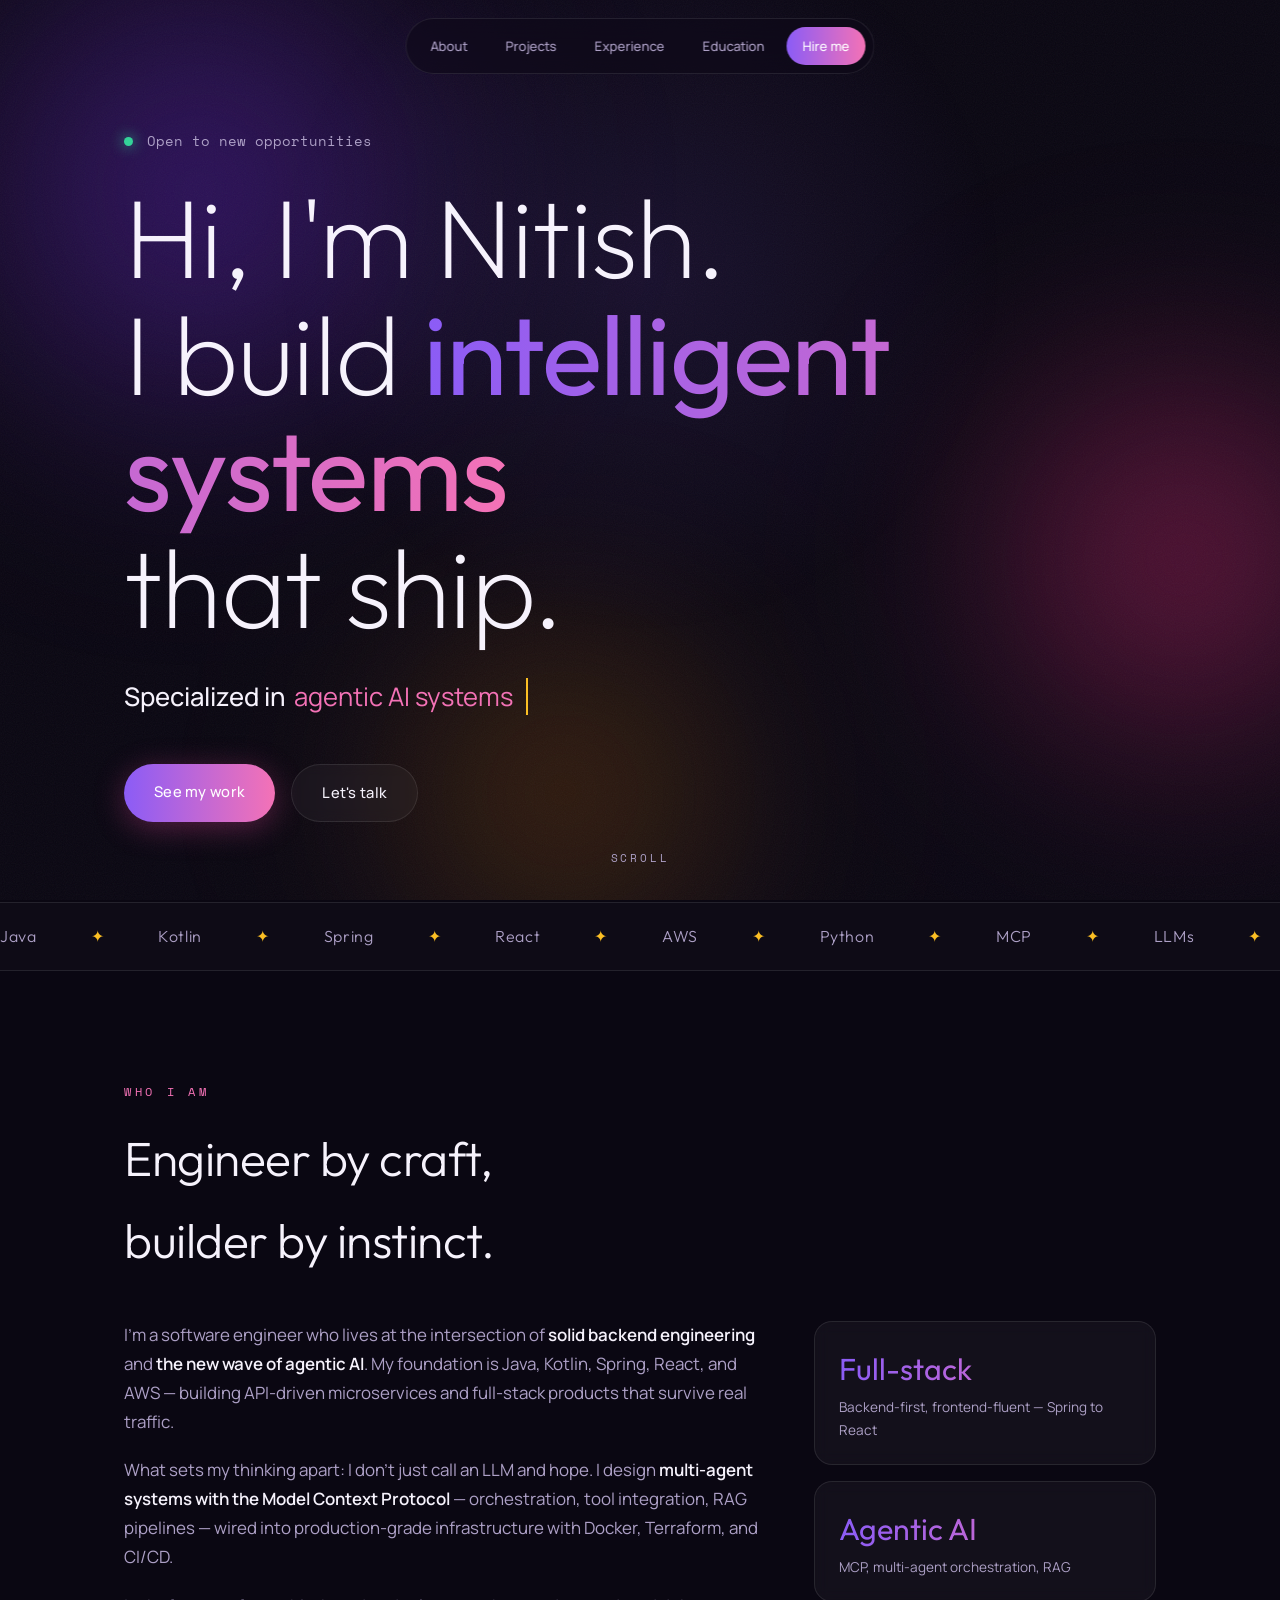
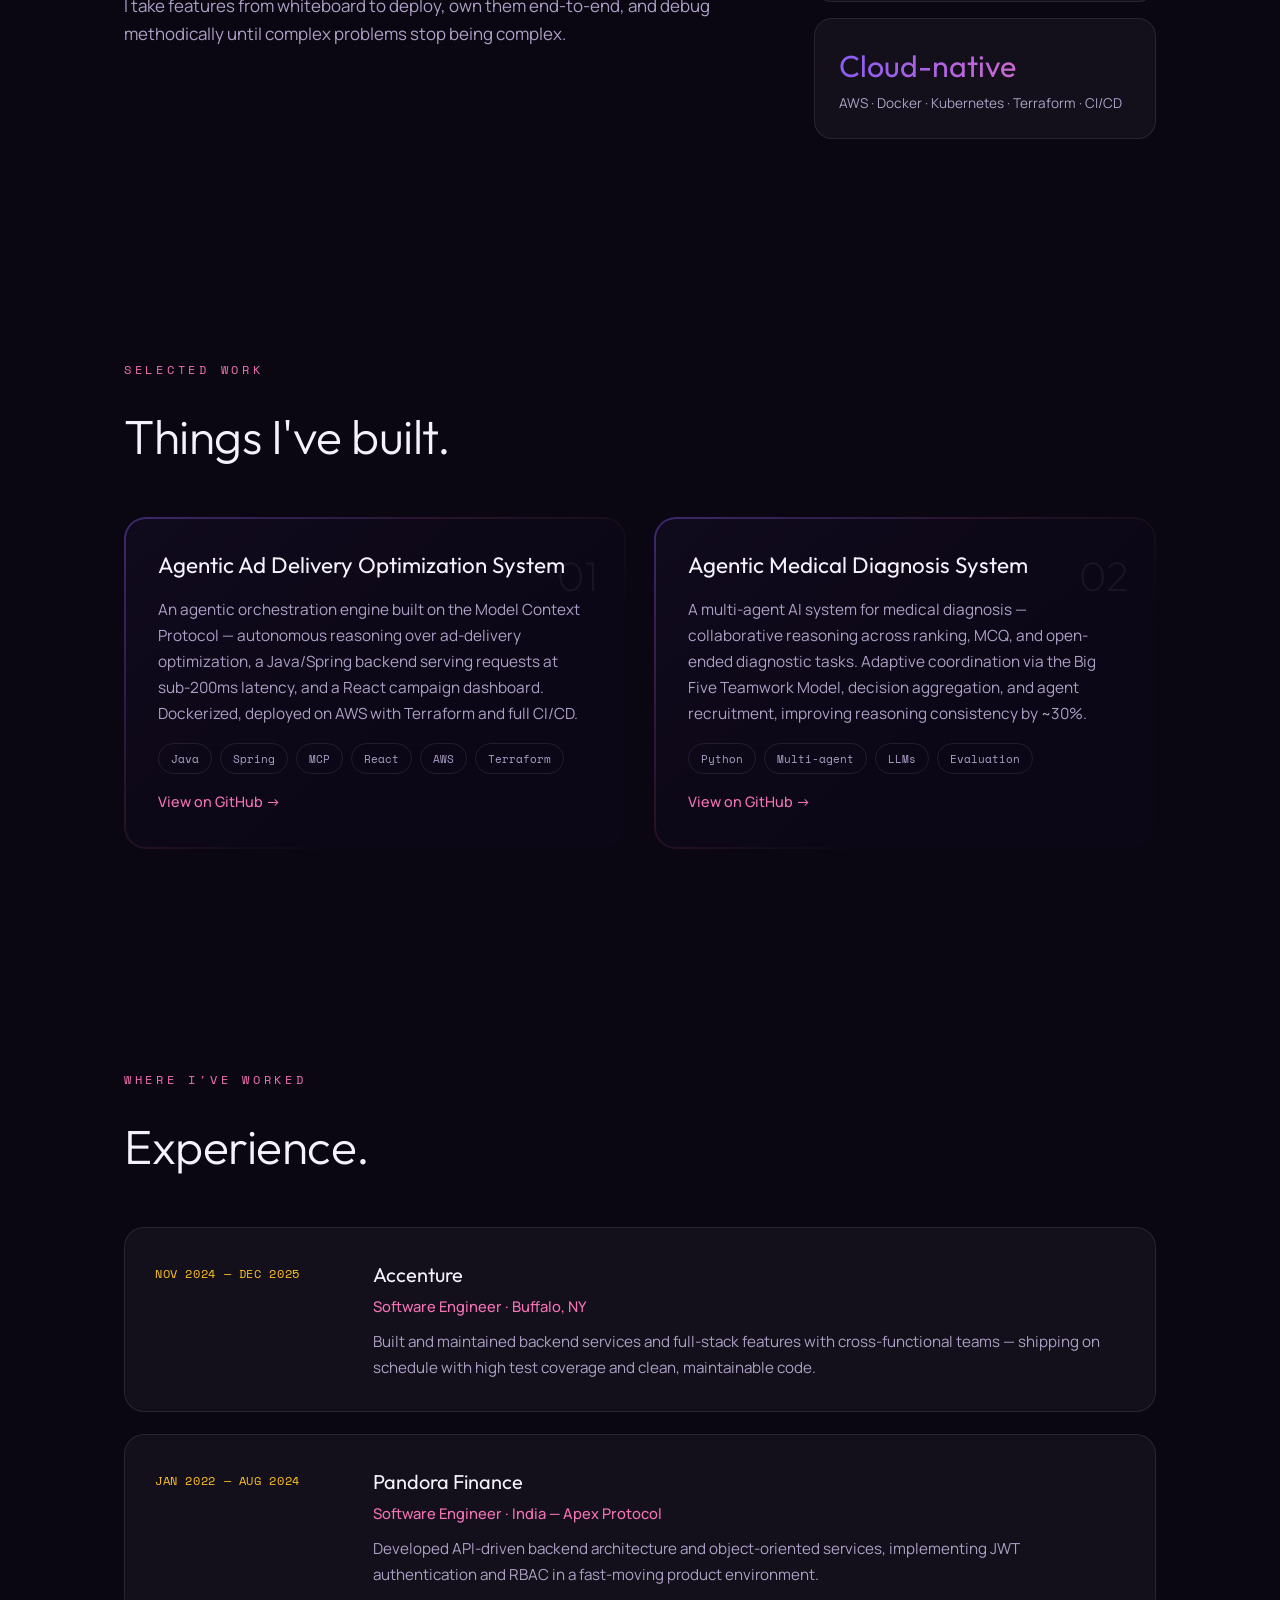
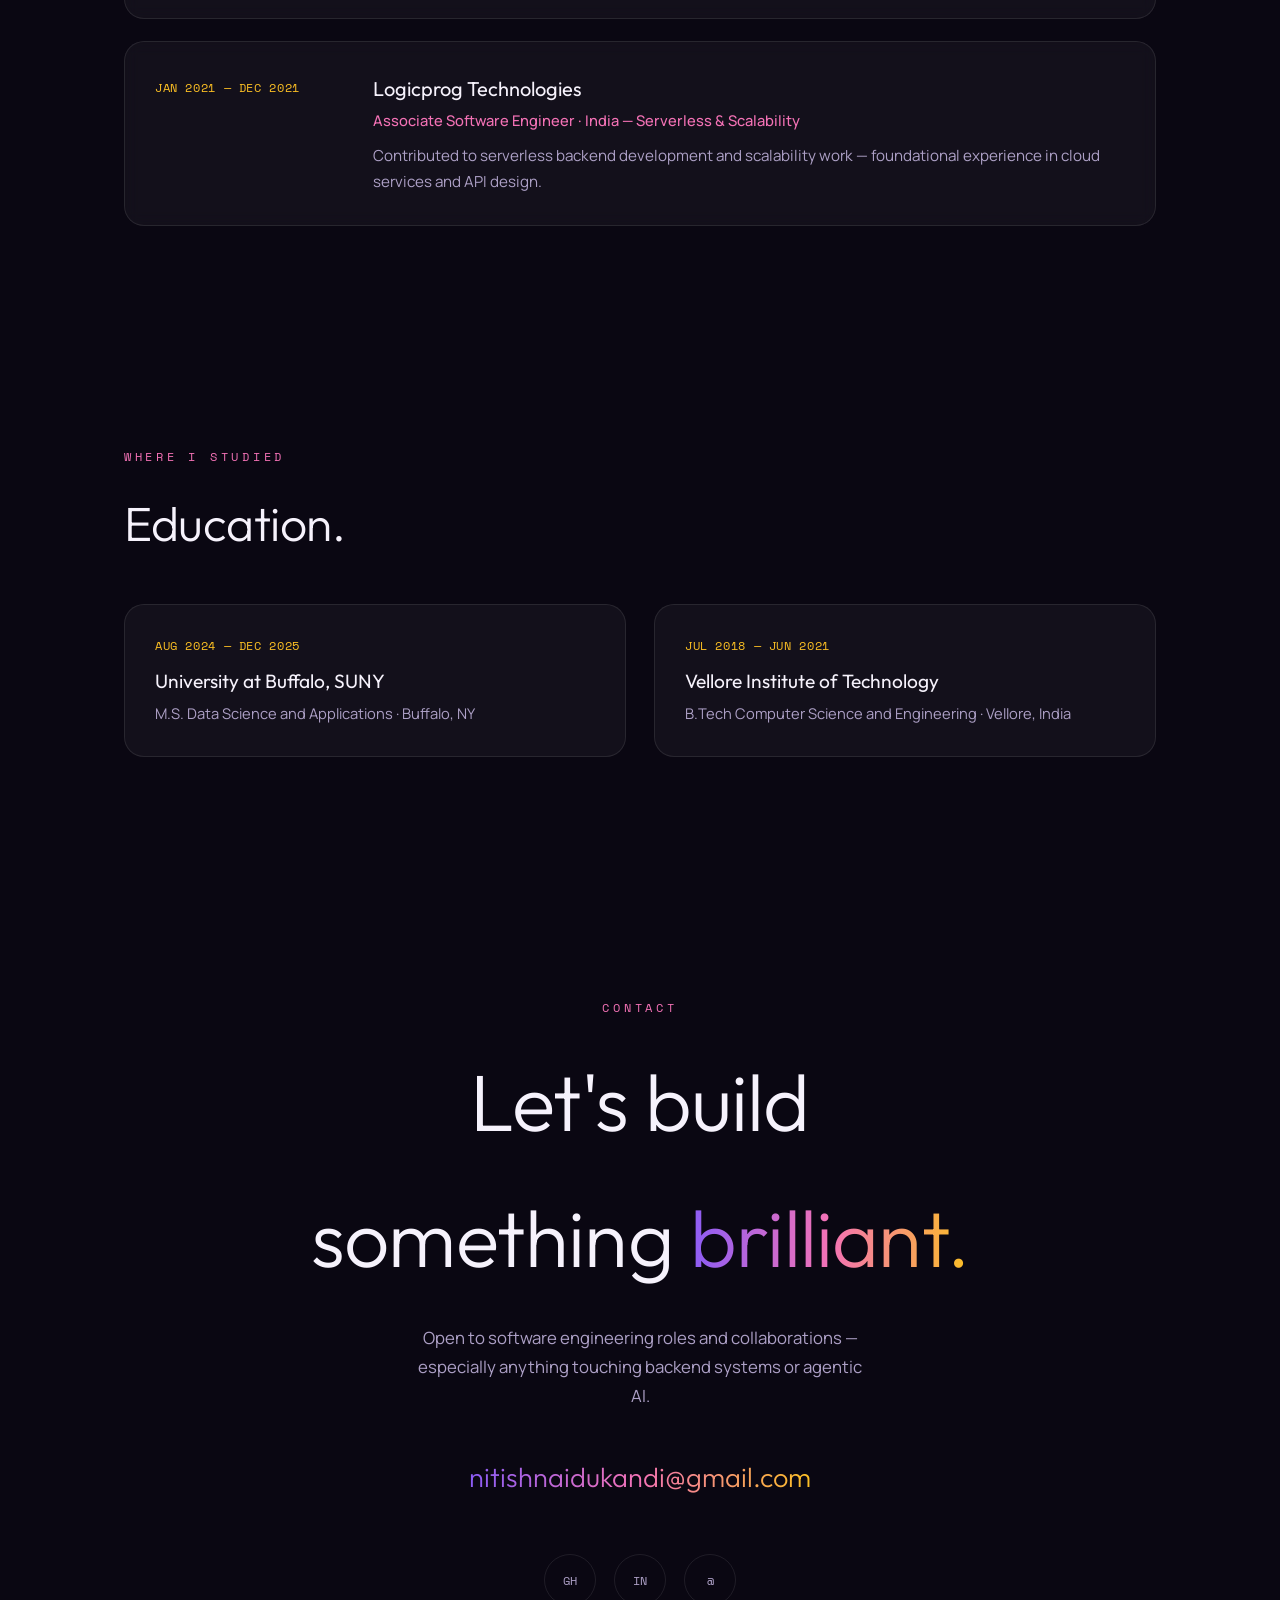
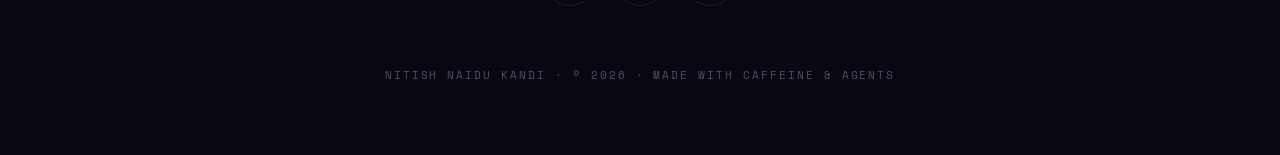
==== index.html @ 9c6b5248 "Add files via upload" ====
<!DOCTYPE html>
<html lang="en">
<head>
<meta charset="UTF-8">
<meta name="viewport" content="width=device-width, initial-scale=1.0">
<title>Nitish Naidu Kandi — Software Engineer</title>
<meta name="description" content="Nitish Naidu Kandi — engineer building backend systems, full-stack apps, and agentic AI.">
<link rel="stylesheet" href="/styles.css">
</head>
<body>

<div class="aurora" aria-hidden="true">
  <div class="blob b1"></div><div class="blob b2"></div><div class="blob b3"></div>
</div>
<div class="grain" aria-hidden="true"></div>
<div class="spotlight" aria-hidden="true"></div>

<nav>
  <a href="#about">About</a>
  <a href="/projects.html">Projects</a>
  <a href="#experience">Experience</a>
  <a href="#education">Education</a>
  <a class="hire" href="#contact">Hire me</a>
</nav>

<header>
  <div class="wrap">
    <div class="intro-line reveal in"><span class="dot"></span> Open to new opportunities</div>
    <h1 class="reveal in">Hi, I'm Nitish.<br>I build <span class="grad">intelligent systems</span><br>that ship.</h1>
    <div class="rotator reveal in">
      <span class="fixed">Specialized in</span>
      <span id="rotor">agentic AI systems</span>
    </div>
    <div class="hero-cta reveal in">
      <a class="btn primary" href="#projects">See my work</a>
      <a class="btn outline" href="#contact">Let's talk</a>
    </div>
  </div>
  <div class="scroll-hint">SCROLL</div>
</header>

<div class="ticker" aria-hidden="true">
  <div class="ticker-track">
    <span>Java <b>✦</b> Kotlin <b>✦</b> Spring <b>✦</b> React <b>✦</b> AWS <b>✦</b> Python <b>✦</b> MCP <b>✦</b> LLMs <b>✦</b> Docker <b>✦</b> Kubernetes <b>✦</b> Terraform <b>✦</b> PostgreSQL <b>✦</b> TypeScript <b>✦</b> RAG <b>✦</b> Microservices <b>✦</b></span>
    <span>Java <b>✦</b> Kotlin <b>✦</b> Spring <b>✦</b> React <b>✦</b> AWS <b>✦</b> Python <b>✦</b> MCP <b>✦</b> LLMs <b>✦</b> Docker <b>✦</b> Kubernetes <b>✦</b> Terraform <b>✦</b> PostgreSQL <b>✦</b> TypeScript <b>✦</b> RAG <b>✦</b> Microservices <b>✦</b></span>
  </div>
</div>

<section id="about">
  <div class="wrap">
    <div class="kicker reveal">Who I am</div>
    <h2 class="reveal">Engineer by craft,<br>builder by instinct.</h2>
    <div class="about-grid">
      <div class="reveal">
        <p>I'm a software engineer who lives at the intersection of <strong>solid backend engineering</strong> and <strong>the new wave of agentic AI</strong>. My foundation is Java, Kotlin, Spring, React, and AWS — building API-driven microservices and full-stack products that survive real traffic.</p>
        <p>What sets my thinking apart: I don't just call an LLM and hope. I design <strong>multi-agent systems with the Model Context Protocol</strong> — orchestration, tool integration, RAG pipelines — wired into production-grade infrastructure with Docker, Terraform, and CI/CD.</p>
        <p>I take features from whiteboard to deploy, own them end-to-end, and debug methodically until complex problems stop being complex.</p>
      </div>
      <div class="stat-stack">
        <div class="stat reveal"><div class="big">Full-stack</div><div class="small">Backend-first, frontend-fluent — Spring to React</div></div>
        <div class="stat reveal"><div class="big">Agentic AI</div><div class="small">MCP, multi-agent orchestration, RAG</div></div>
        <div class="stat reveal"><div class="big">Cloud-native</div><div class="small">AWS · Docker · Kubernetes · Terraform · CI/CD</div></div>
      </div>
    </div>
  </div>
</section>

<section id="projects">
  <div class="wrap">
    <div class="kicker reveal">Selected work</div>
    <h2 class="reveal">Things I've built.</h2>
    <div class="proj-grid">
      <article class="card reveal tilt">
        <div class="card-inner">
          <span class="proj-num">01</span>
          <h3>Agentic Ad Delivery Optimization System</h3>
          <p>An agentic orchestration engine built on the Model Context Protocol — autonomous reasoning over ad-delivery optimization, a Java/Spring backend serving requests at sub-200ms latency, and a React campaign dashboard. Dockerized, deployed on AWS with Terraform and full CI/CD.</p>
          <div class="tags">
            <span class="tag">Java</span><span class="tag">Spring</span><span class="tag">MCP</span>
            <span class="tag">React</span><span class="tag">AWS</span><span class="tag">Terraform</span>
          </div>
          <a class="go" href="https://github.com/Nitishnaidu368" target="_blank" rel="noopener">View on GitHub</a>
        </div>
      </article>
      <article class="card reveal tilt">
        <div class="card-inner">
          <span class="proj-num">02</span>
          <h3>Agentic Medical Diagnosis System</h3>
          <p>A multi-agent AI system for medical diagnosis — collaborative reasoning across ranking, MCQ, and open-ended diagnostic tasks. Adaptive coordination via the Big Five Teamwork Model, decision aggregation, and agent recruitment, improving reasoning consistency by ~30%.</p>
          <div class="tags">
            <span class="tag">Python</span><span class="tag">Multi-agent</span><span class="tag">LLMs</span><span class="tag">Evaluation</span>
          </div>
          <a class="go" href="https://github.com/Nitishnaidu368" target="_blank" rel="noopener">View on GitHub</a>
        </div>
      </article>
    </div>
  </div>
</section>

<section id="experience">
  <div class="wrap">
    <div class="kicker reveal">Where I've worked</div>
    <h2 class="reveal">Experience.</h2>
    <div class="xp">
      <div class="xp-row reveal">
        <div class="xp-dates">NOV 2024 — DEC 2025</div>
        <div>
          <h3>Accenture</h3>
          <div class="xp-role">Software Engineer · Buffalo, NY</div>
          <p>Built and maintained backend services and full-stack features with cross-functional teams — shipping on schedule with high test coverage and clean, maintainable code.</p>
        </div>
      </div>
      <div class="xp-row reveal">
        <div class="xp-dates">JAN 2022 — AUG 2024</div>
        <div>
          <h3>Pandora Finance</h3>
          <div class="xp-role">Software Engineer · India — Apex Protocol</div>
          <p>Developed API-driven backend architecture and object-oriented services, implementing JWT authentication and RBAC in a fast-moving product environment.</p>
        </div>
      </div>
      <div class="xp-row reveal">
        <div class="xp-dates">JAN 2021 — DEC 2021</div>
        <div>
          <h3>Logicprog Technologies</h3>
          <div class="xp-role">Associate Software Engineer · India — Serverless &amp; Scalability</div>
          <p>Contributed to serverless backend development and scalability work — foundational experience in cloud services and API design.</p>
        </div>
      </div>
    </div>
  </div>
</section>

<section id="education">
  <div class="wrap">
    <div class="kicker reveal">Where I studied</div>
    <h2 class="reveal">Education.</h2>
    <div class="edu-grid">
      <div class="edu reveal">
        <div class="xp-dates">AUG 2024 — DEC 2025</div>
        <h3>University at Buffalo, SUNY</h3>
        <p>M.S. Data Science and Applications · Buffalo, NY</p>
      </div>
      <div class="edu reveal">
        <div class="xp-dates">JUL 2018 — JUN 2021</div>
        <h3>Vellore Institute of Technology</h3>
        <p>B.Tech Computer Science and Engineering · Vellore, India</p>
      </div>
    </div>
  </div>
</section>

<footer id="contact">
  <div class="wrap">
    <div class="kicker reveal">Contact</div>
    <h2 class="reveal">Let's build<br>something <span class="grad" style="background:linear-gradient(90deg,var(--violet),var(--pink),var(--amber));-webkit-background-clip:text;background-clip:text;color:transparent">brilliant.</span></h2>
    <p class="sub reveal">Open to software engineering roles and collaborations — especially anything touching backend systems or agentic AI.</p>
    <a class="email-big reveal" href="mailto:nitishnaidukandi@gmail.com">nitishnaidukandi@gmail.com</a>
    <div class="socials reveal">
      <a href="https://github.com/Nitishnaidu368" target="_blank" rel="noopener" title="GitHub">GH</a>
      <a href="https://linkedin.com/in/nitishk12" target="_blank" rel="noopener" title="LinkedIn">IN</a>
      <a href="mailto:nitishnaidukandi@gmail.com" title="Email">@</a>
    </div>
    <div class="fine">Nitish Naidu Kandi · © 2026 · Made with caffeine &amp; agents</div>
  </div>
</footer>

<script src="/script.js" defer></script>
</body>
</html>
---- styles.css ----
@import url('https://fonts.googleapis.com/css2?family=Outfit:wght@200;300;400;500&family=Manrope:wght@400;500;600;700&family=Space+Mono:wght@400&display=swap');

:root{
  --bg:#0A0712;
  --ink:#F6F2FC;
  --dim:#ADA0C6;
  --violet:#8B5CF6;
  --pink:#F472B6;
  --amber:#FBBF24;
  --card:rgba(255,255,255,.04);
  --stroke:rgba(255,255,255,.09);
  --display:'Outfit',sans-serif;
  --body:'Manrope',sans-serif;
  --mono:'Space Mono',monospace;
}
*{margin:0;padding:0;box-sizing:border-box}
html{scroll-behavior:smooth}
body{background:var(--bg);color:var(--ink);font-family:var(--body);line-height:1.7;overflow-x:hidden}
::selection{background:var(--pink);color:var(--bg)}
a{color:inherit;text-decoration:none}
a:focus-visible,button:focus-visible{outline:2px solid var(--amber);outline-offset:4px;border-radius:4px}

/* ───────── aurora background ───────── */
.aurora{position:fixed;inset:0;z-index:-2;overflow:hidden}
.blob{position:absolute;border-radius:50%;filter:blur(90px);opacity:.5;mix-blend-mode:screen}
.blob.b1{width:55vw;height:55vw;background:radial-gradient(circle,#6D28D9,transparent 65%);top:-18%;left:-12%;animation:drift1 26s ease-in-out infinite alternate}
.blob.b2{width:45vw;height:45vw;background:radial-gradient(circle,#DB2777,transparent 65%);top:30%;right:-15%;animation:drift2 32s ease-in-out infinite alternate}
.blob.b3{width:38vw;height:38vw;background:radial-gradient(circle,#D97706,transparent 65%);bottom:-15%;left:25%;animation:drift3 38s ease-in-out infinite alternate;opacity:.32}
@keyframes drift1{to{transform:translate(14vw,12vh) scale(1.15)}}
@keyframes drift2{to{transform:translate(-12vw,-10vh) scale(.9)}}
@keyframes drift3{to{transform:translate(-10vw,-14vh) scale(1.2)}}
.grain{position:fixed;inset:0;z-index:-1;opacity:.05;pointer-events:none;
  background-image:url("data:image/svg+xml,%3Csvg xmlns='http://www.w3.org/2000/svg' width='160' height='160'%3E%3Cfilter id='n'%3E%3CfeTurbulence type='fractalNoise' baseFrequency='0.9' numOctaves='2'/%3E%3C/filter%3E%3Crect width='160' height='160' filter='url(%23n)' opacity='1'/%3E%3C/svg%3E")}

/* cursor spotlight */
.spotlight{position:fixed;inset:0;z-index:-1;pointer-events:none;
  background:radial-gradient(560px circle at var(--mx,50%) var(--my,30%),rgba(139,92,246,.12),transparent 65%)}

/* ───────── nav ───────── */
nav{position:fixed;top:18px;left:50%;transform:translateX(-50%);z-index:60;
  display:flex;gap:6px;padding:8px;border-radius:999px;
  background:rgba(14,9,24,.6);backdrop-filter:blur(14px);border:1px solid var(--stroke)}
nav a{font-size:.82rem;font-weight:500;color:var(--dim);padding:8px 16px;border-radius:999px;transition:.25s}
nav a:hover{color:var(--ink);background:rgba(255,255,255,.07)}
nav a.hire{background:linear-gradient(90deg,var(--violet),var(--pink));color:#fff}
nav a.hire:hover{filter:brightness(1.15)}
@media(max-width:660px){nav a:nth-child(n+4):not(.hire){display:none}nav a{padding:8px 12px;font-size:.76rem}}

.wrap{max-width:1080px;margin:0 auto;padding:0 24px}

/* ───────── hero ───────── */
header{min-height:100vh;display:flex;flex-direction:column;justify-content:center;padding:130px 0 80px;position:relative}
.intro-line{display:flex;align-items:center;gap:14px;font-family:var(--mono);font-size:.85rem;color:var(--dim);margin-bottom:26px}
.dot{width:9px;height:9px;border-radius:50%;background:#34D399;box-shadow:0 0 14px #34D399;animation:beat 2s ease-in-out infinite}
@keyframes beat{0%,100%{transform:scale(1)}50%{transform:scale(1.35)}}
h1{font-family:var(--display);font-weight:200;font-size:clamp(3rem,9vw,7rem);line-height:1.04;letter-spacing:-.015em}
h1 .grad{font-weight:400}
h1 .grad{background:linear-gradient(90deg,var(--violet),var(--pink),var(--amber),var(--violet));
  background-size:300% 100%;-webkit-background-clip:text;background-clip:text;color:transparent;
  animation:shimmer 7s linear infinite}
@keyframes shimmer{to{background-position:300% 0}}
.rotator{margin-top:30px;font-size:clamp(1.1rem,2.6vw,1.6rem);font-weight:400;color:var(--dim);display:flex;gap:.55ch;flex-wrap:wrap}
.rotator .fixed{color:var(--ink);font-weight:500}
#rotor{color:var(--pink);position:relative;min-width:14ch}
#rotor::after{content:"";position:absolute;right:-10px;top:8%;height:84%;width:2px;background:var(--amber);animation:blink 1s step-end infinite}
@keyframes blink{50%{opacity:0}}
.hero-cta{display:flex;gap:16px;flex-wrap:wrap;margin-top:46px}
.btn{position:relative;padding:15px 30px;border-radius:999px;font-weight:500;letter-spacing:.02em;font-size:.92rem;transition:transform .25s,box-shadow .25s;display:inline-block}
.btn:active{transform:scale(.96)}
.btn.primary{background:linear-gradient(90deg,var(--violet),var(--pink));color:#fff;box-shadow:0 6px 30px rgba(217,70,150,.35)}
.btn.primary:hover{transform:translateY(-3px);box-shadow:0 12px 44px rgba(217,70,150,.5)}
.btn.outline{border:1px solid var(--stroke);color:var(--ink);background:var(--card);backdrop-filter:blur(6px)}
.btn.outline:hover{transform:translateY(-3px);border-color:var(--pink)}
.scroll-hint{position:absolute;bottom:34px;left:50%;transform:translateX(-50%);font-family:var(--mono);font-size:.7rem;color:var(--dim);letter-spacing:.25em;animation:bob 2.4s ease-in-out infinite}
@keyframes bob{0%,100%{transform:translate(-50%,0)}50%{transform:translate(-50%,9px)}}

/* ───────── skill ticker ───────── */
.ticker{border-top:1px solid var(--stroke);border-bottom:1px solid var(--stroke);overflow:hidden;padding:20px 0;
  background:rgba(255,255,255,.02)}
.ticker-track{display:flex;gap:54px;width:max-content;animation:scrollx 30s linear infinite}
.ticker:hover .ticker-track{animation-play-state:paused}
.ticker span{font-family:var(--display);font-weight:300;font-size:1rem;letter-spacing:.04em;color:var(--dim);white-space:nowrap;display:flex;align-items:center;gap:54px}
.ticker b{color:var(--amber);font-weight:400}
@keyframes scrollx{to{transform:translateX(-50%)}}

/* ───────── sections ───────── */
section{padding:110px 0}
.kicker{font-family:var(--mono);font-size:.78rem;letter-spacing:.3em;text-transform:uppercase;color:var(--pink);margin-bottom:16px}
h2{font-family:var(--display);font-weight:300;font-size:clamp(1.9rem,4.5vw,3rem);letter-spacing:-.01em;margin-bottom:40px}
.reveal{opacity:0;transform:translateY(36px);transition:opacity .8s cubic-bezier(.2,.7,.2,1),transform .8s cubic-bezier(.2,.7,.2,1)}
.reveal.in{opacity:1;transform:none}

/* about */
.about-grid{display:grid;grid-template-columns:1.3fr .7fr;gap:54px;align-items:start}
@media(max-width:820px){.about-grid{grid-template-columns:1fr}}
.about-grid p{color:var(--dim);font-size:1.06rem;margin-bottom:20px}
.about-grid p strong{color:var(--ink);font-weight:600}
.stat-stack{display:grid;gap:16px}
.stat{border:1px solid var(--stroke);border-radius:18px;background:var(--card);backdrop-filter:blur(8px);padding:22px 24px;transition:.3s}
.stat:hover{border-color:var(--violet);transform:translateY(-4px)}
.stat .big{font-family:var(--display);font-weight:400;font-size:1.9rem;background:linear-gradient(90deg,var(--violet),var(--pink));-webkit-background-clip:text;background-clip:text;color:transparent}
.stat .small{font-size:.85rem;color:var(--dim)}

/* projects */
.proj-grid{display:grid;grid-template-columns:1fr 1fr;gap:28px}
@media(max-width:820px){.proj-grid{grid-template-columns:1fr}}
.card{position:relative;border-radius:22px;padding:2px;background:linear-gradient(140deg,rgba(139,92,246,.4),rgba(244,114,182,.12) 40%,transparent 70%);
  transition:transform .3s ease}
.card-inner{border-radius:20px;background:rgba(13,8,23,.92);padding:32px;height:100%;display:flex;flex-direction:column;gap:16px;
  transform-style:preserve-3d}
.card:hover{background:linear-gradient(140deg,var(--violet),var(--pink) 50%,var(--amber))}
.card h3{font-family:var(--display);font-weight:400;font-size:1.4rem;line-height:1.3}
.card p{color:var(--dim);font-size:.96rem;flex:1}
.tags{display:flex;flex-wrap:wrap;gap:8px}
.tag{font-family:var(--mono);font-size:.7rem;padding:5px 12px;border-radius:999px;border:1px solid var(--stroke);color:var(--dim)}
.card a.go{font-weight:500;font-size:.9rem;color:var(--pink);align-self:flex-start;transition:.25s}
.card a.go::after{content:" →";transition:.25s}
.card a.go:hover{color:var(--amber)}
.card a.go:hover::after{padding-left:6px}
.proj-num{position:absolute;top:22px;right:26px;font-family:var(--display);font-weight:200;font-size:2.6rem;color:rgba(255,255,255,.06)}

/* experience */
.xp{display:grid;gap:22px}
.xp-row{display:grid;grid-template-columns:190px 1fr;gap:28px;border:1px solid var(--stroke);border-radius:20px;
  background:var(--card);backdrop-filter:blur(8px);padding:30px;transition:.3s}
.xp-row:hover{border-color:var(--pink);transform:translateX(8px)}
@media(max-width:680px){.xp-row{grid-template-columns:1fr;gap:8px}}
.xp-dates{font-family:var(--mono);font-size:.78rem;color:var(--amber);letter-spacing:.05em;padding-top:5px}
.xp-row h3{font-family:var(--display);font-weight:400;font-size:1.25rem}
.xp-role{color:var(--pink);font-weight:500;font-size:.92rem;margin:2px 0 10px}
.xp-row p{color:var(--dim);font-size:.95rem}

/* education */
.edu-grid{display:grid;grid-template-columns:1fr 1fr;gap:28px}
@media(max-width:680px){.edu-grid{grid-template-columns:1fr}}
.edu{border:1px solid var(--stroke);border-radius:20px;background:var(--card);padding:30px;transition:.3s}
.edu:hover{border-color:var(--violet);transform:translateY(-5px)}
.edu h3{font-family:var(--display);font-size:1.2rem;font-weight:400;margin:8px 0 4px}
.edu .xp-dates{padding:0}
.edu p{color:var(--dim);font-size:.92rem}

/* contact */
footer{padding:130px 0 70px;text-align:center;position:relative}
footer h2{font-size:clamp(2.4rem,7vw,5rem);margin-bottom:18px}
footer .sub{color:var(--dim);max-width:46ch;margin:0 auto 44px;font-size:1.05rem}
.email-big{font-family:var(--display);font-weight:300;font-size:clamp(1.05rem,3vw,1.7rem);
  background:linear-gradient(90deg,var(--violet),var(--pink),var(--amber));-webkit-background-clip:text;background-clip:text;color:transparent;
  position:relative;display:inline-block}
.email-big::after{content:"";position:absolute;left:0;bottom:-6px;height:2px;width:0;background:linear-gradient(90deg,var(--violet),var(--amber));transition:width .4s}
.email-big:hover::after{width:100%}
.socials{display:flex;justify-content:center;gap:18px;margin-top:54px}
.socials a{width:52px;height:52px;border-radius:50%;border:1px solid var(--stroke);display:grid;place-items:center;
  font-family:var(--mono);font-size:.72rem;color:var(--dim);transition:.3s}
.socials a:hover{border-color:var(--pink);color:var(--ink);transform:translateY(-5px) rotate(6deg);box-shadow:0 8px 26px rgba(217,70,150,.3)}
.fine{margin-top:60px;font-family:var(--mono);font-size:.68rem;color:rgba(173,160,198,.45);letter-spacing:.18em;text-transform:uppercase}

@media(prefers-reduced-motion:reduce){
  *,*::before,*::after{animation:none!important;transition:none!important}
  .reveal{opacity:1;transform:none}
  html{scroll-behavior:auto}
}
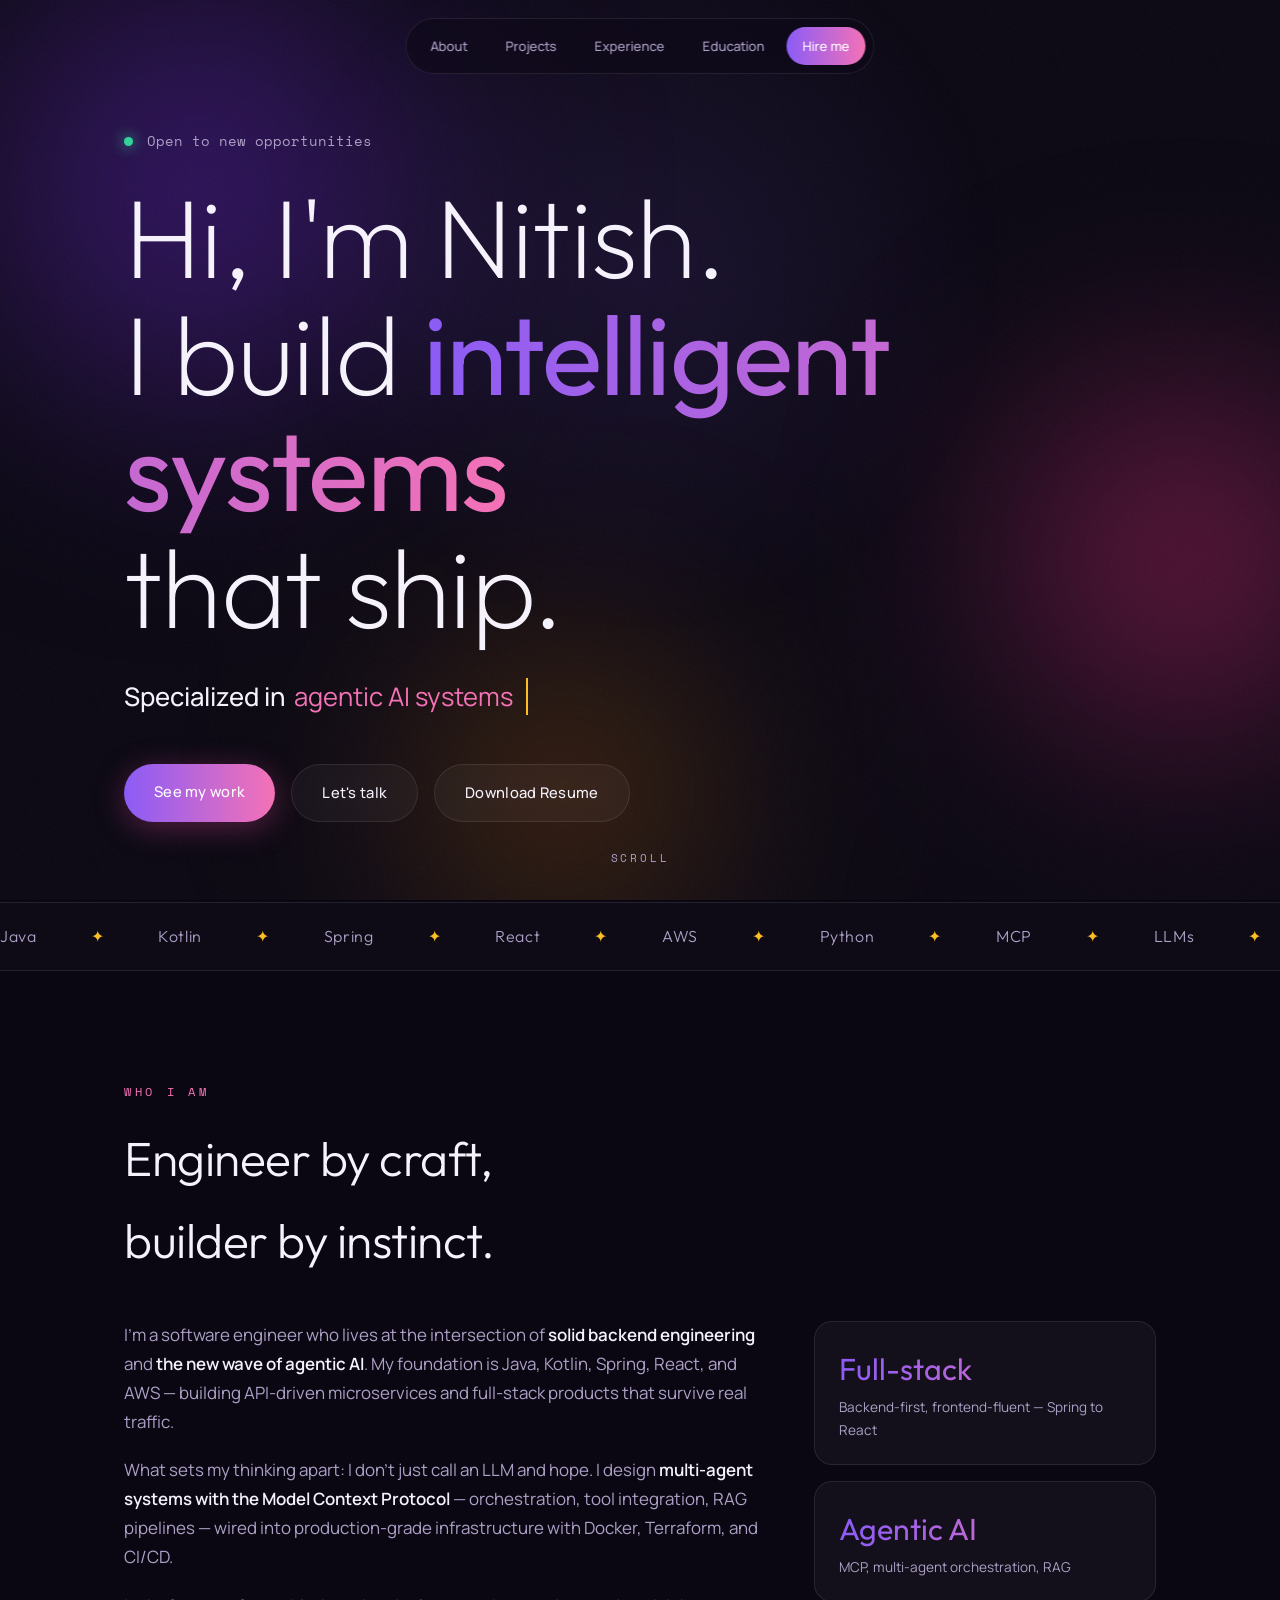
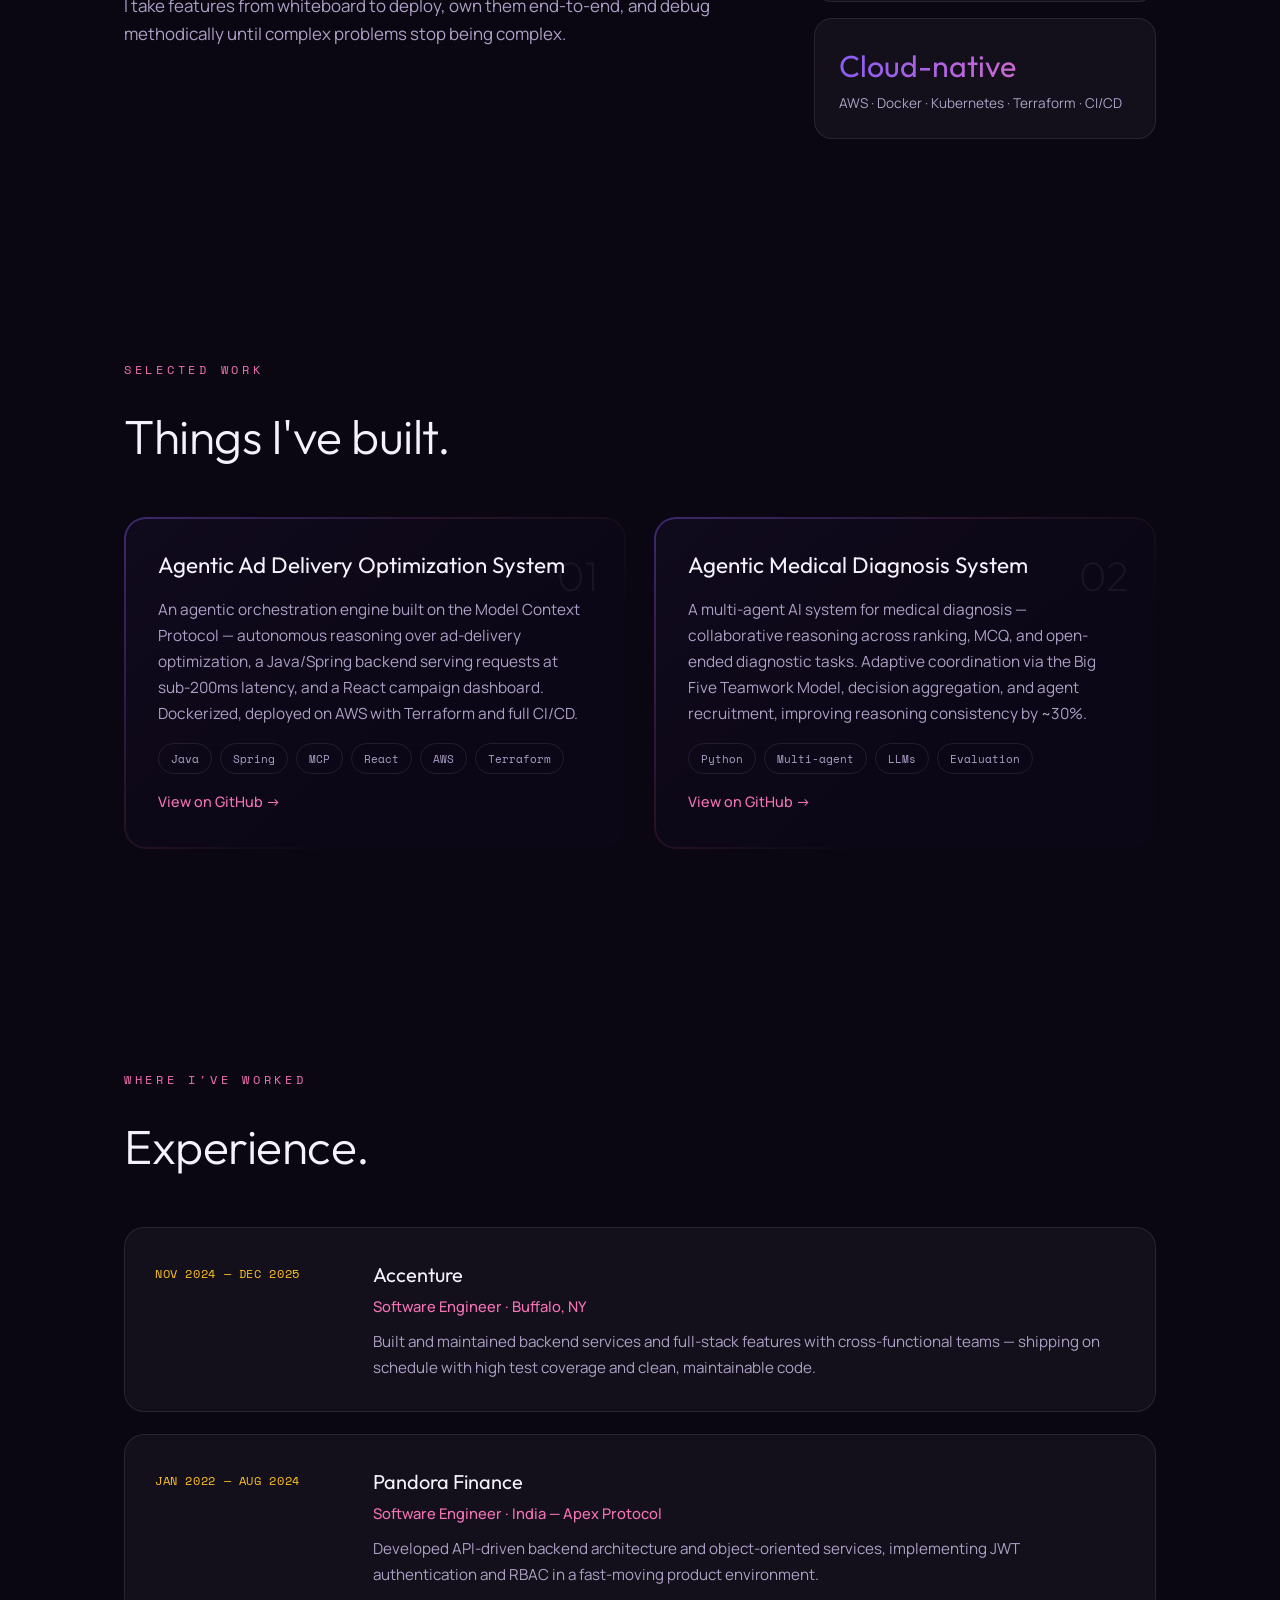
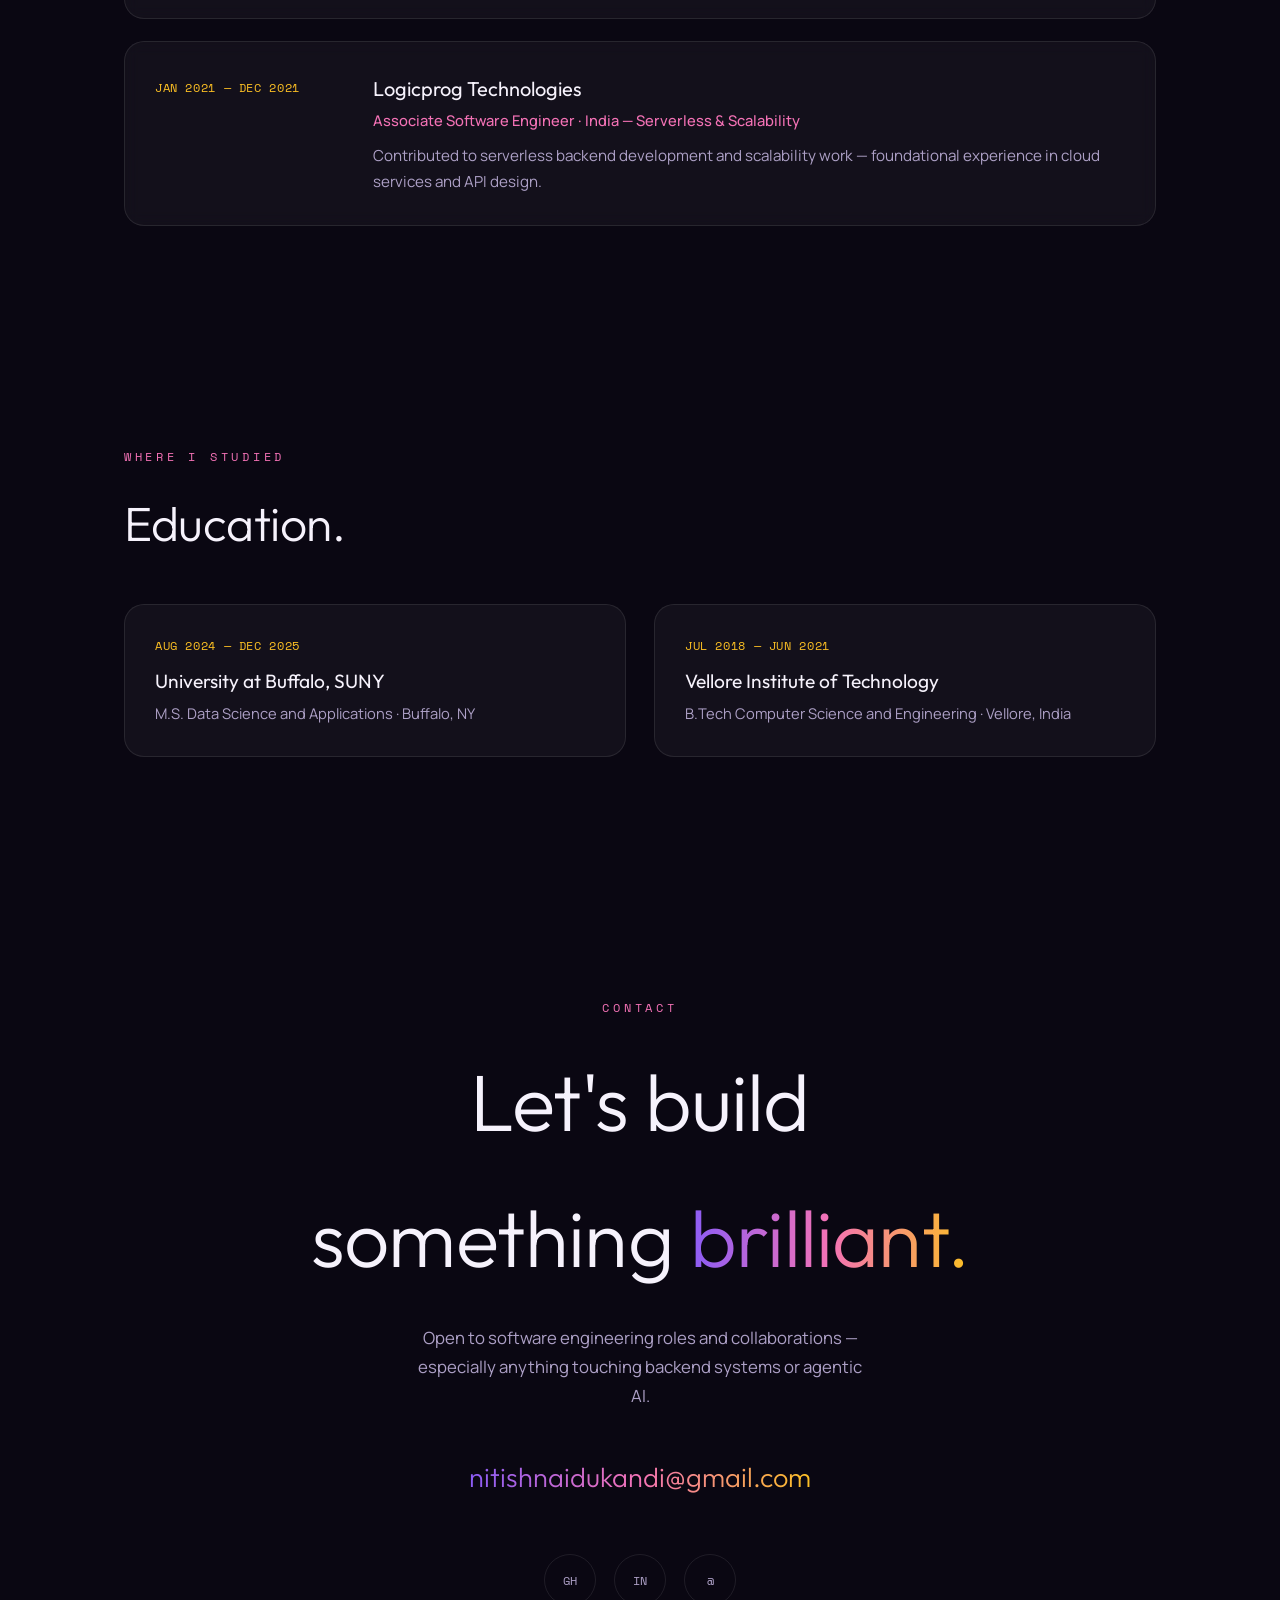
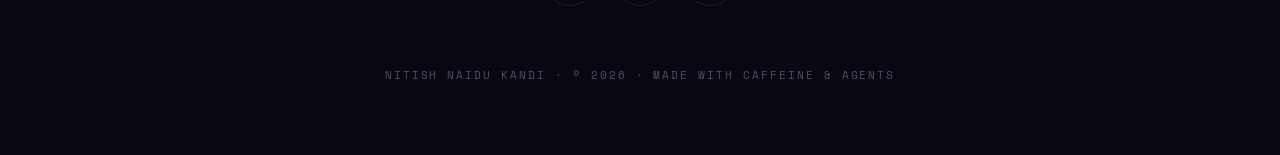
==== commit 998f5729: "feat: add hero resume download button" ====
--- a/index.html
+++ b/index.html
@@ -34,6 +34,7 @@
     <div class="hero-cta reveal in">
       <a class="btn primary" href="#projects">See my work</a>
       <a class="btn outline" href="#contact">Let's talk</a>
+      <a class="btn outline" href="/software_engineer_ai_agents.pdf" download aria-label="Download resume PDF">Download Resume</a>
     </div>
   </div>
   <div class="scroll-hint">SCROLL</div>
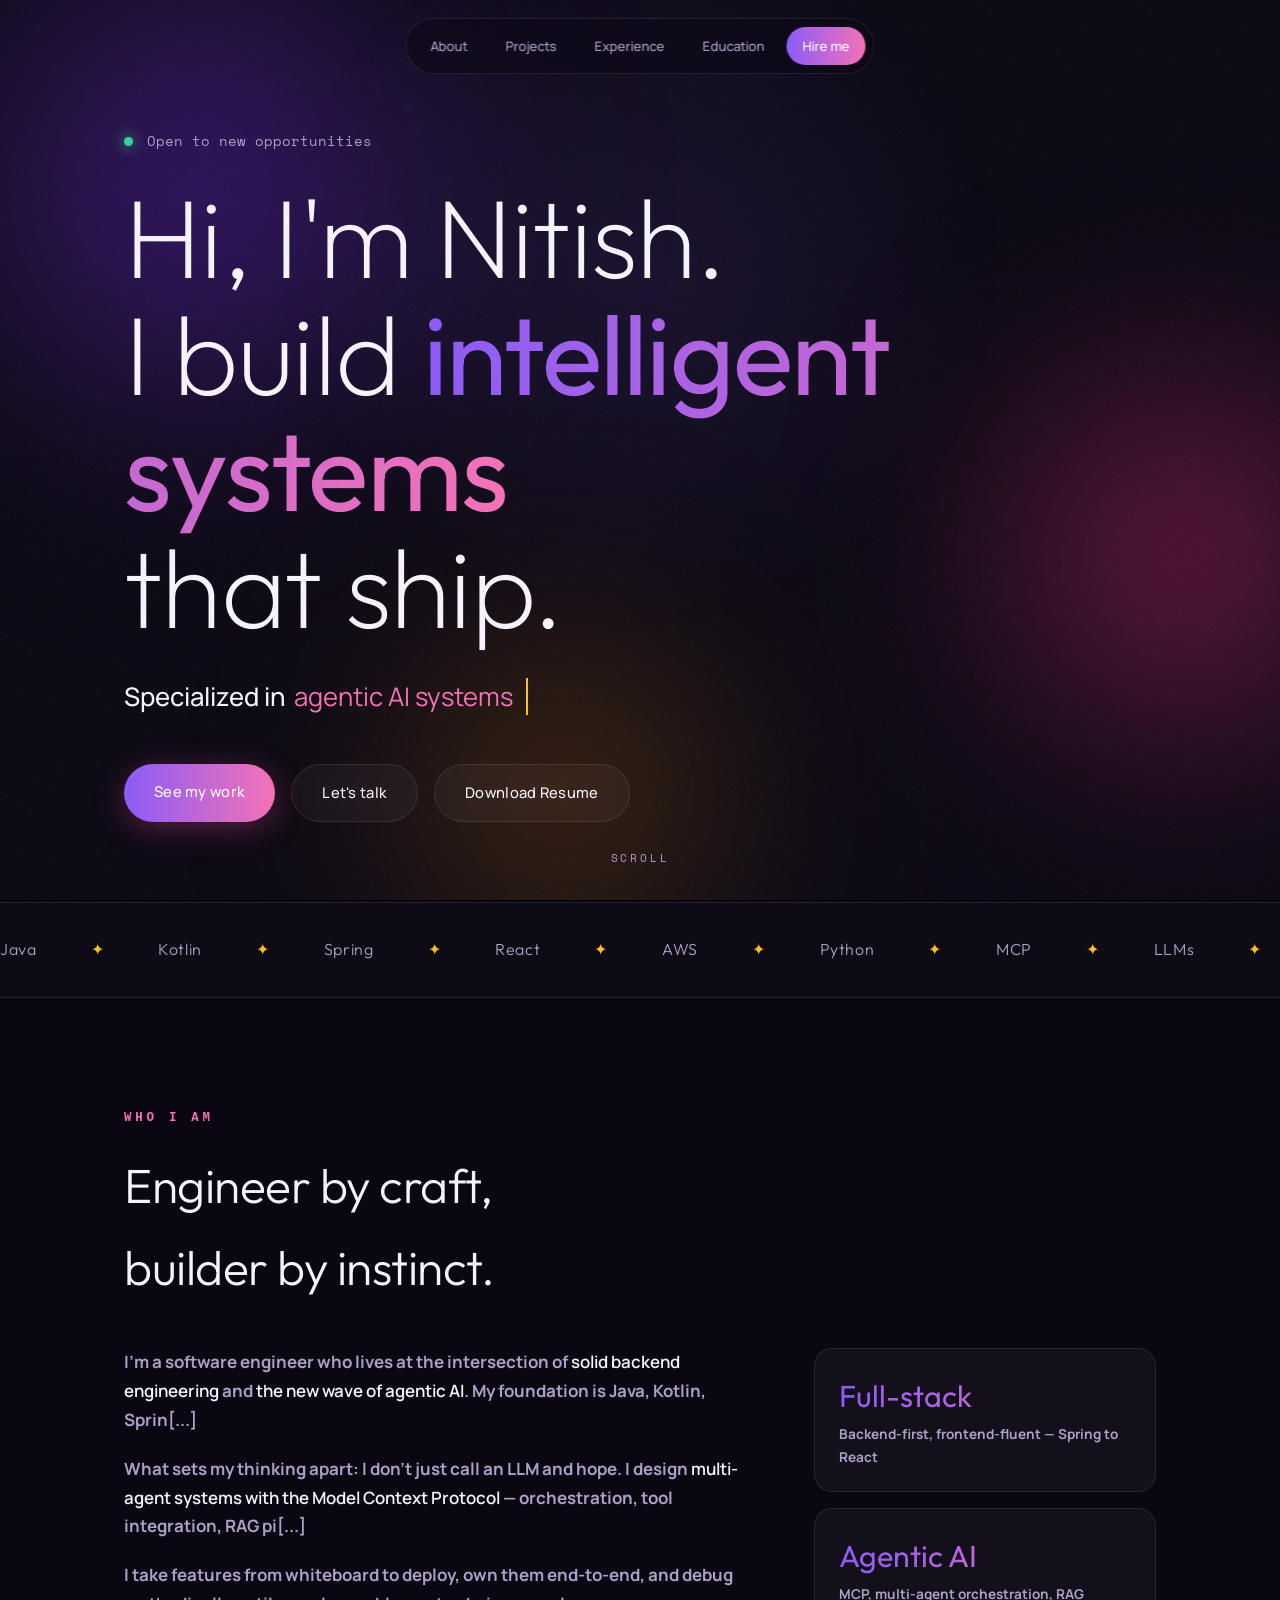
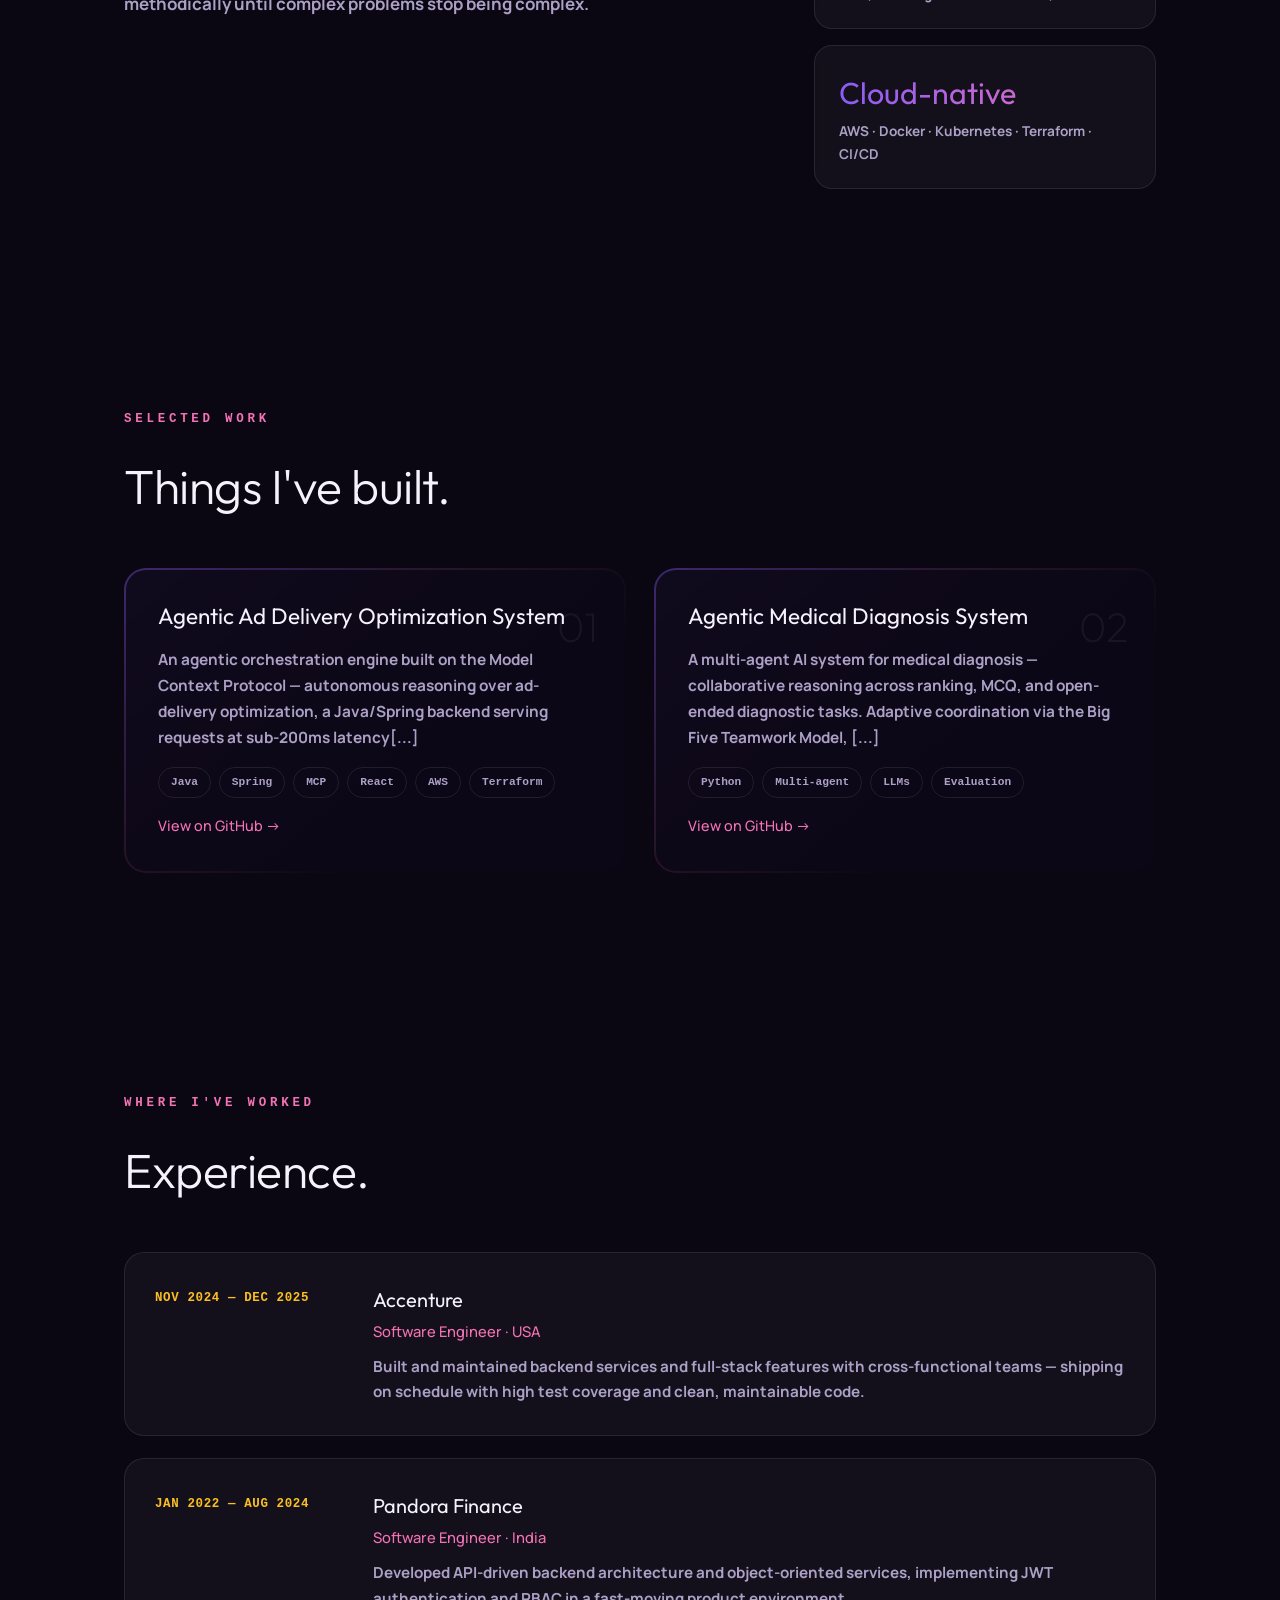
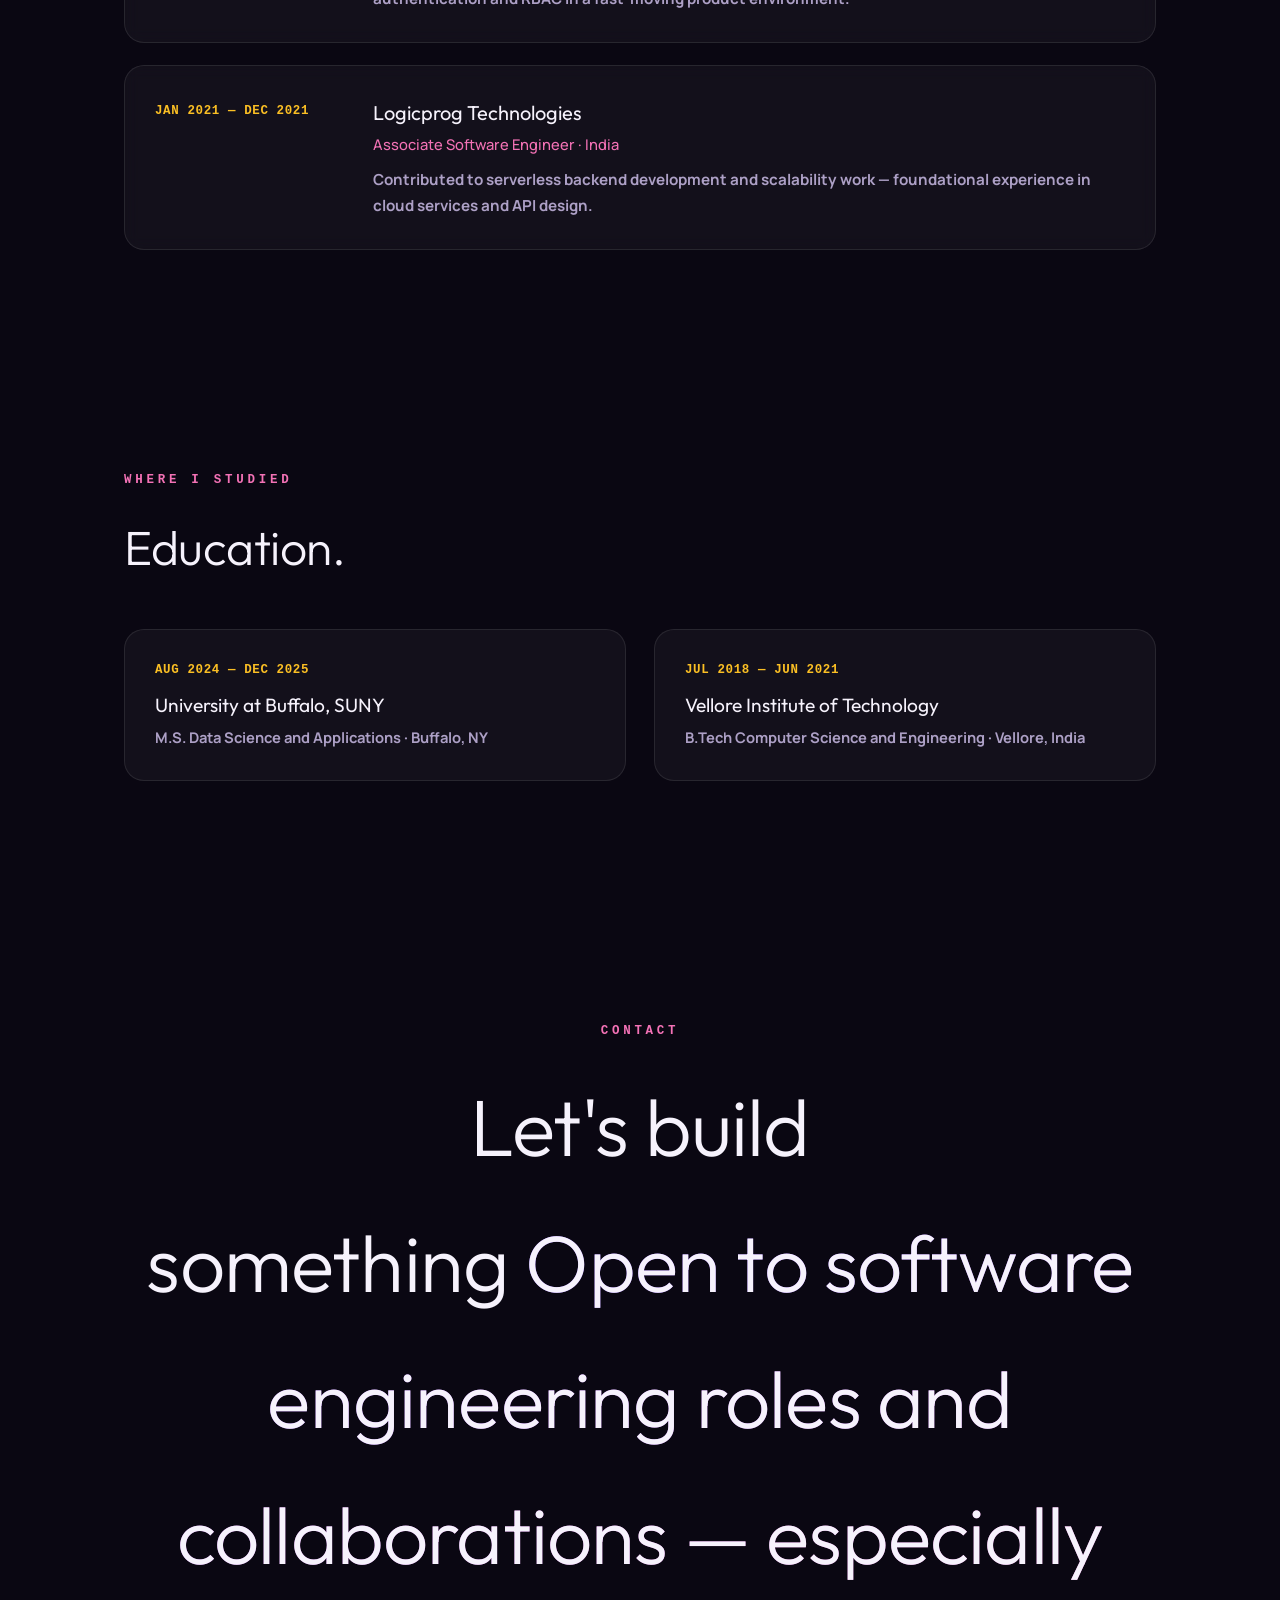
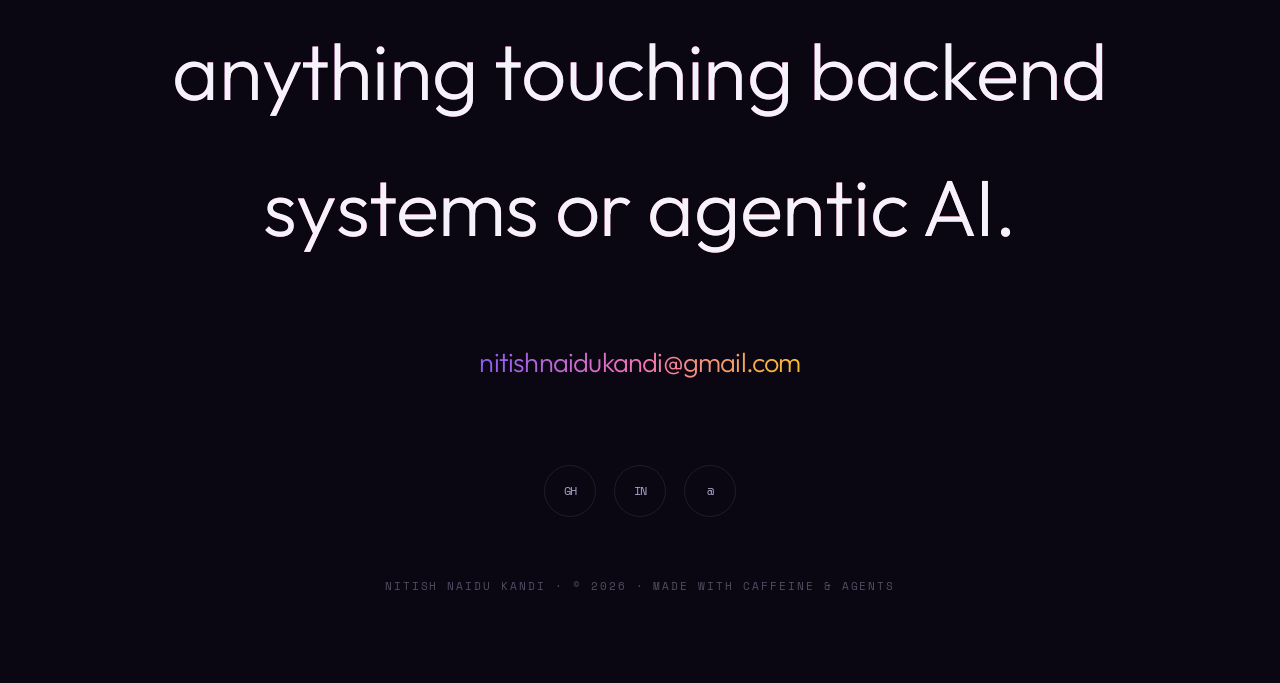
==== commit fdce3383: "Update experience section: Change Accenture location to USA, remove protocol and serverless labels" ====
--- a/index.html
+++ b/index.html
@@ -34,7 +34,7 @@
     <div class="hero-cta reveal in">
       <a class="btn primary" href="#projects">See my work</a>
       <a class="btn outline" href="#contact">Let's talk</a>
-      <a class="btn outline" href="/software_engineer_ai_agents.pdf" download aria-label="Download resume PDF">Download Resume</a>
+      <a class="btn outline" href="/software_engineer_ai_agents.pdf" download>Download Resume</a>
     </div>
   </div>
   <div class="scroll-hint">SCROLL</div>
@@ -42,8 +42,8 @@
 
 <div class="ticker" aria-hidden="true">
   <div class="ticker-track">
-    <span>Java <b>✦</b> Kotlin <b>✦</b> Spring <b>✦</b> React <b>✦</b> AWS <b>✦</b> Python <b>✦</b> MCP <b>✦</b> LLMs <b>✦</b> Docker <b>✦</b> Kubernetes <b>✦</b> Terraform <b>✦</b> PostgreSQL <b>✦</b> TypeScript <b>✦</b> RAG <b>✦</b> Microservices <b>✦</b></span>
-    <span>Java <b>✦</b> Kotlin <b>✦</b> Spring <b>✦</b> React <b>✦</b> AWS <b>✦</b> Python <b>✦</b> MCP <b>✦</b> LLMs <b>✦</b> Docker <b>✦</b> Kubernetes <b>✦</b> Terraform <b>✦</b> PostgreSQL <b>✦</b> TypeScript <b>✦</b> RAG <b>✦</b> Microservices <b>✦</b></span>
+    <span>Java <b>✦</b> Kotlin <b>✦</b> Spring <b>✦</b> React <b>✦</b> AWS <b>✦</b> Python <b>✦</b> MCP <b>✦</b> LLMs <b>✦</b> Docker <b>✦</b> Kubernetes <b>✦</b> Terraform <b>[...]
+    <span>Java <b>✦</b> Kotlin <b>✦</b> Spring <b>✦</b> React <b>✦</b> AWS <b>✦</b> Python <b>✦</b> MCP <b>✦</b> LLMs <b>✦</b> Docker <b>✦</b> Kubernetes <b>✦</b> Terraform <b>[...]
   </div>
 </div>
 
@@ -53,8 +53,8 @@
     <h2 class="reveal">Engineer by craft,<br>builder by instinct.</h2>
     <div class="about-grid">
       <div class="reveal">
-        <p>I'm a software engineer who lives at the intersection of <strong>solid backend engineering</strong> and <strong>the new wave of agentic AI</strong>. My foundation is Java, Kotlin, Spring, React, and AWS — building API-driven microservices and full-stack products that survive real traffic.</p>
-        <p>What sets my thinking apart: I don't just call an LLM and hope. I design <strong>multi-agent systems with the Model Context Protocol</strong> — orchestration, tool integration, RAG pipelines — wired into production-grade infrastructure with Docker, Terraform, and CI/CD.</p>
+        <p>I'm a software engineer who lives at the intersection of <strong>solid backend engineering</strong> and <strong>the new wave of agentic AI</strong>. My foundation is Java, Kotlin, Sprin[...]
+        <p>What sets my thinking apart: I don't just call an LLM and hope. I design <strong>multi-agent systems with the Model Context Protocol</strong> — orchestration, tool integration, RAG pi[...]
         <p>I take features from whiteboard to deploy, own them end-to-end, and debug methodically until complex problems stop being complex.</p>
       </div>
       <div class="stat-stack">
@@ -75,7 +75,7 @@
         <div class="card-inner">
           <span class="proj-num">01</span>
           <h3>Agentic Ad Delivery Optimization System</h3>
-          <p>An agentic orchestration engine built on the Model Context Protocol — autonomous reasoning over ad-delivery optimization, a Java/Spring backend serving requests at sub-200ms latency, and a React campaign dashboard. Dockerized, deployed on AWS with Terraform and full CI/CD.</p>
+          <p>An agentic orchestration engine built on the Model Context Protocol — autonomous reasoning over ad-delivery optimization, a Java/Spring backend serving requests at sub-200ms latency[...]
           <div class="tags">
             <span class="tag">Java</span><span class="tag">Spring</span><span class="tag">MCP</span>
             <span class="tag">React</span><span class="tag">AWS</span><span class="tag">Terraform</span>
@@ -87,7 +87,7 @@
         <div class="card-inner">
           <span class="proj-num">02</span>
           <h3>Agentic Medical Diagnosis System</h3>
-          <p>A multi-agent AI system for medical diagnosis — collaborative reasoning across ranking, MCQ, and open-ended diagnostic tasks. Adaptive coordination via the Big Five Teamwork Model, decision aggregation, and agent recruitment, improving reasoning consistency by ~30%.</p>
+          <p>A multi-agent AI system for medical diagnosis — collaborative reasoning across ranking, MCQ, and open-ended diagnostic tasks. Adaptive coordination via the Big Five Teamwork Model, [...]
           <div class="tags">
             <span class="tag">Python</span><span class="tag">Multi-agent</span><span class="tag">LLMs</span><span class="tag">Evaluation</span>
           </div>
@@ -107,7 +107,7 @@
         <div class="xp-dates">NOV 2024 — DEC 2025</div>
         <div>
           <h3>Accenture</h3>
-          <div class="xp-role">Software Engineer · Buffalo, NY</div>
+          <div class="xp-role">Software Engineer · USA</div>
           <p>Built and maintained backend services and full-stack features with cross-functional teams — shipping on schedule with high test coverage and clean, maintainable code.</p>
         </div>
       </div>
@@ -115,7 +115,7 @@
         <div class="xp-dates">JAN 2022 — AUG 2024</div>
         <div>
           <h3>Pandora Finance</h3>
-          <div class="xp-role">Software Engineer · India — Apex Protocol</div>
+          <div class="xp-role">Software Engineer · India</div>
           <p>Developed API-driven backend architecture and object-oriented services, implementing JWT authentication and RBAC in a fast-moving product environment.</p>
         </div>
       </div>
@@ -123,7 +123,7 @@
         <div class="xp-dates">JAN 2021 — DEC 2021</div>
         <div>
           <h3>Logicprog Technologies</h3>
-          <div class="xp-role">Associate Software Engineer · India — Serverless &amp; Scalability</div>
+          <div class="xp-role">Associate Software Engineer · India</div>
           <p>Contributed to serverless backend development and scalability work — foundational experience in cloud services and API design.</p>
         </div>
       </div>
@@ -153,7 +153,7 @@
 <footer id="contact">
   <div class="wrap">
     <div class="kicker reveal">Contact</div>
-    <h2 class="reveal">Let's build<br>something <span class="grad" style="background:linear-gradient(90deg,var(--violet),var(--pink),var(--amber));-webkit-background-clip:text;background-clip:text;color:transparent">brilliant.</span></h2>
+    <h2 class="reveal">Let's build<br>something <span class="grad" style="background:linear-gradient(90deg,var(--violet),var(--pink),var(--amber));-webkit-background-clip:text;background-clip:tex[...]
     <p class="sub reveal">Open to software engineering roles and collaborations — especially anything touching backend systems or agentic AI.</p>
     <a class="email-big reveal" href="mailto:nitishnaidukandi@gmail.com">nitishnaidukandi@gmail.com</a>
     <div class="socials reveal">
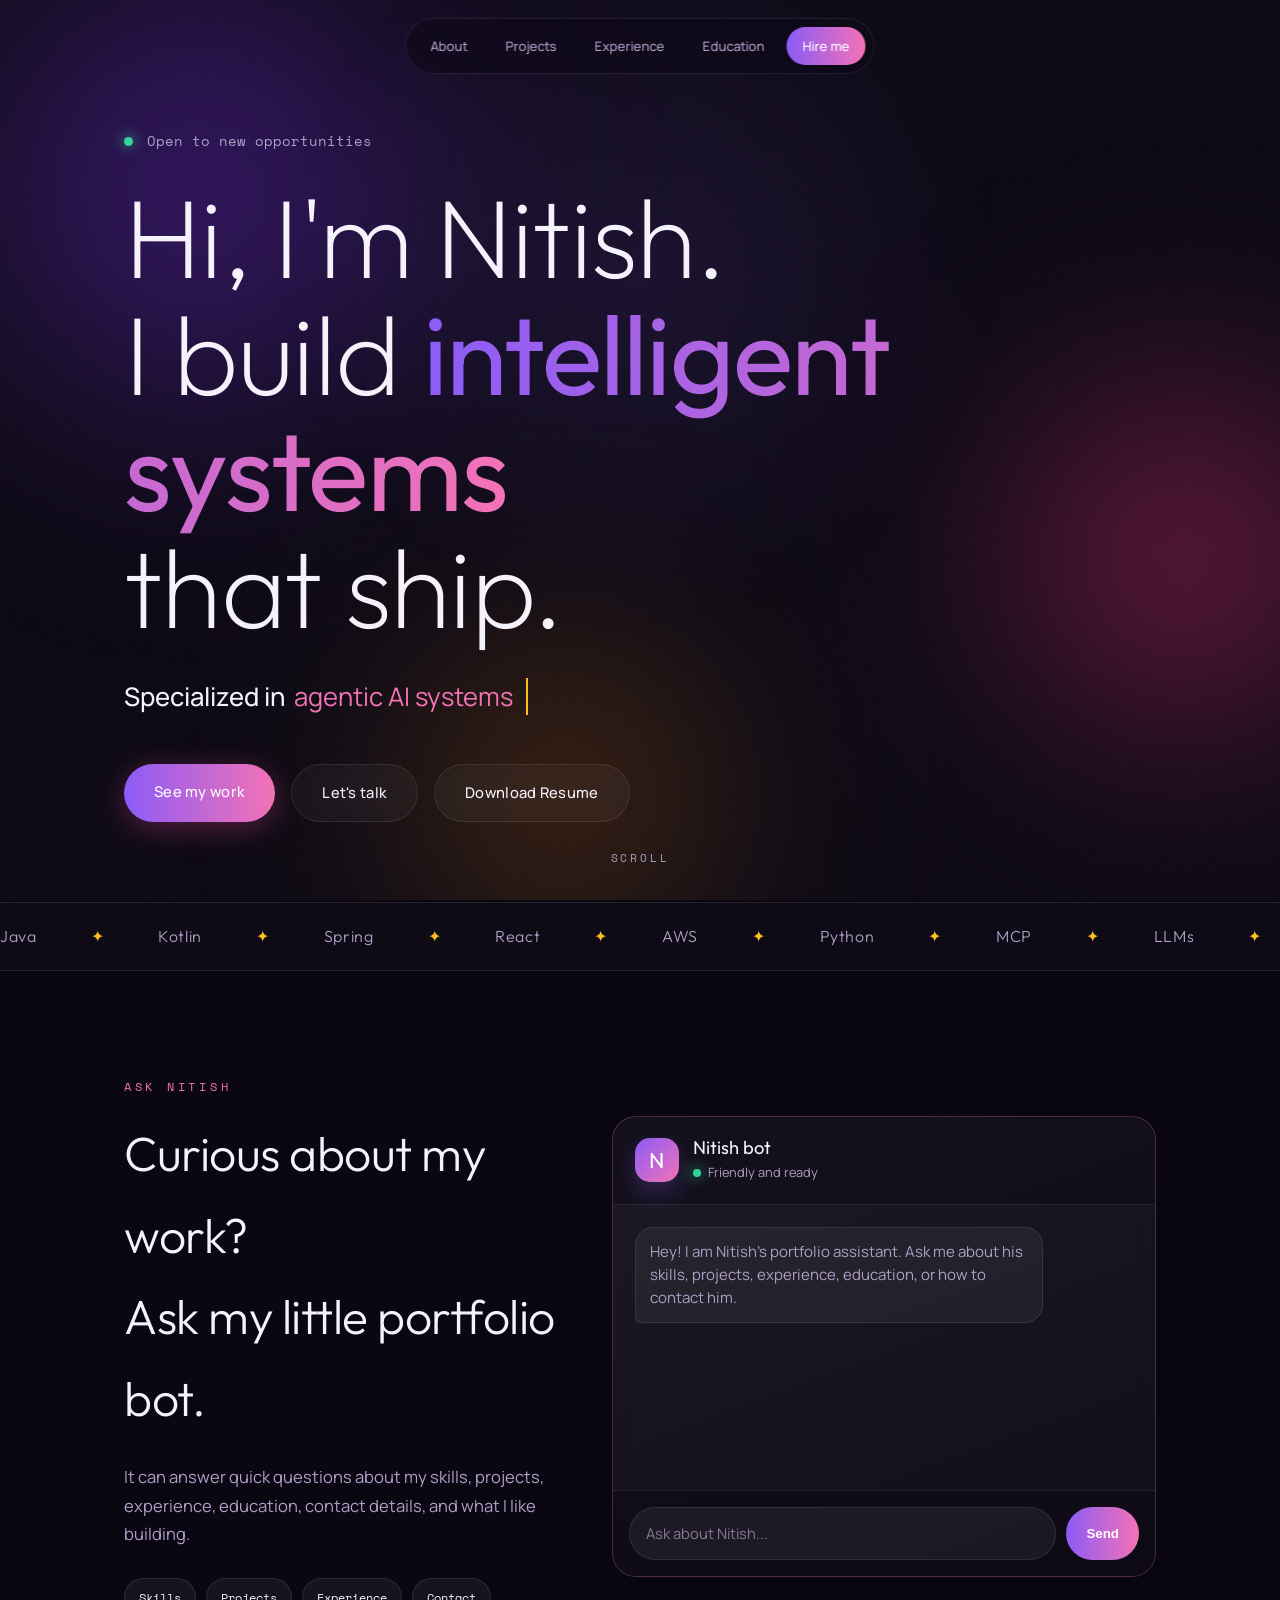
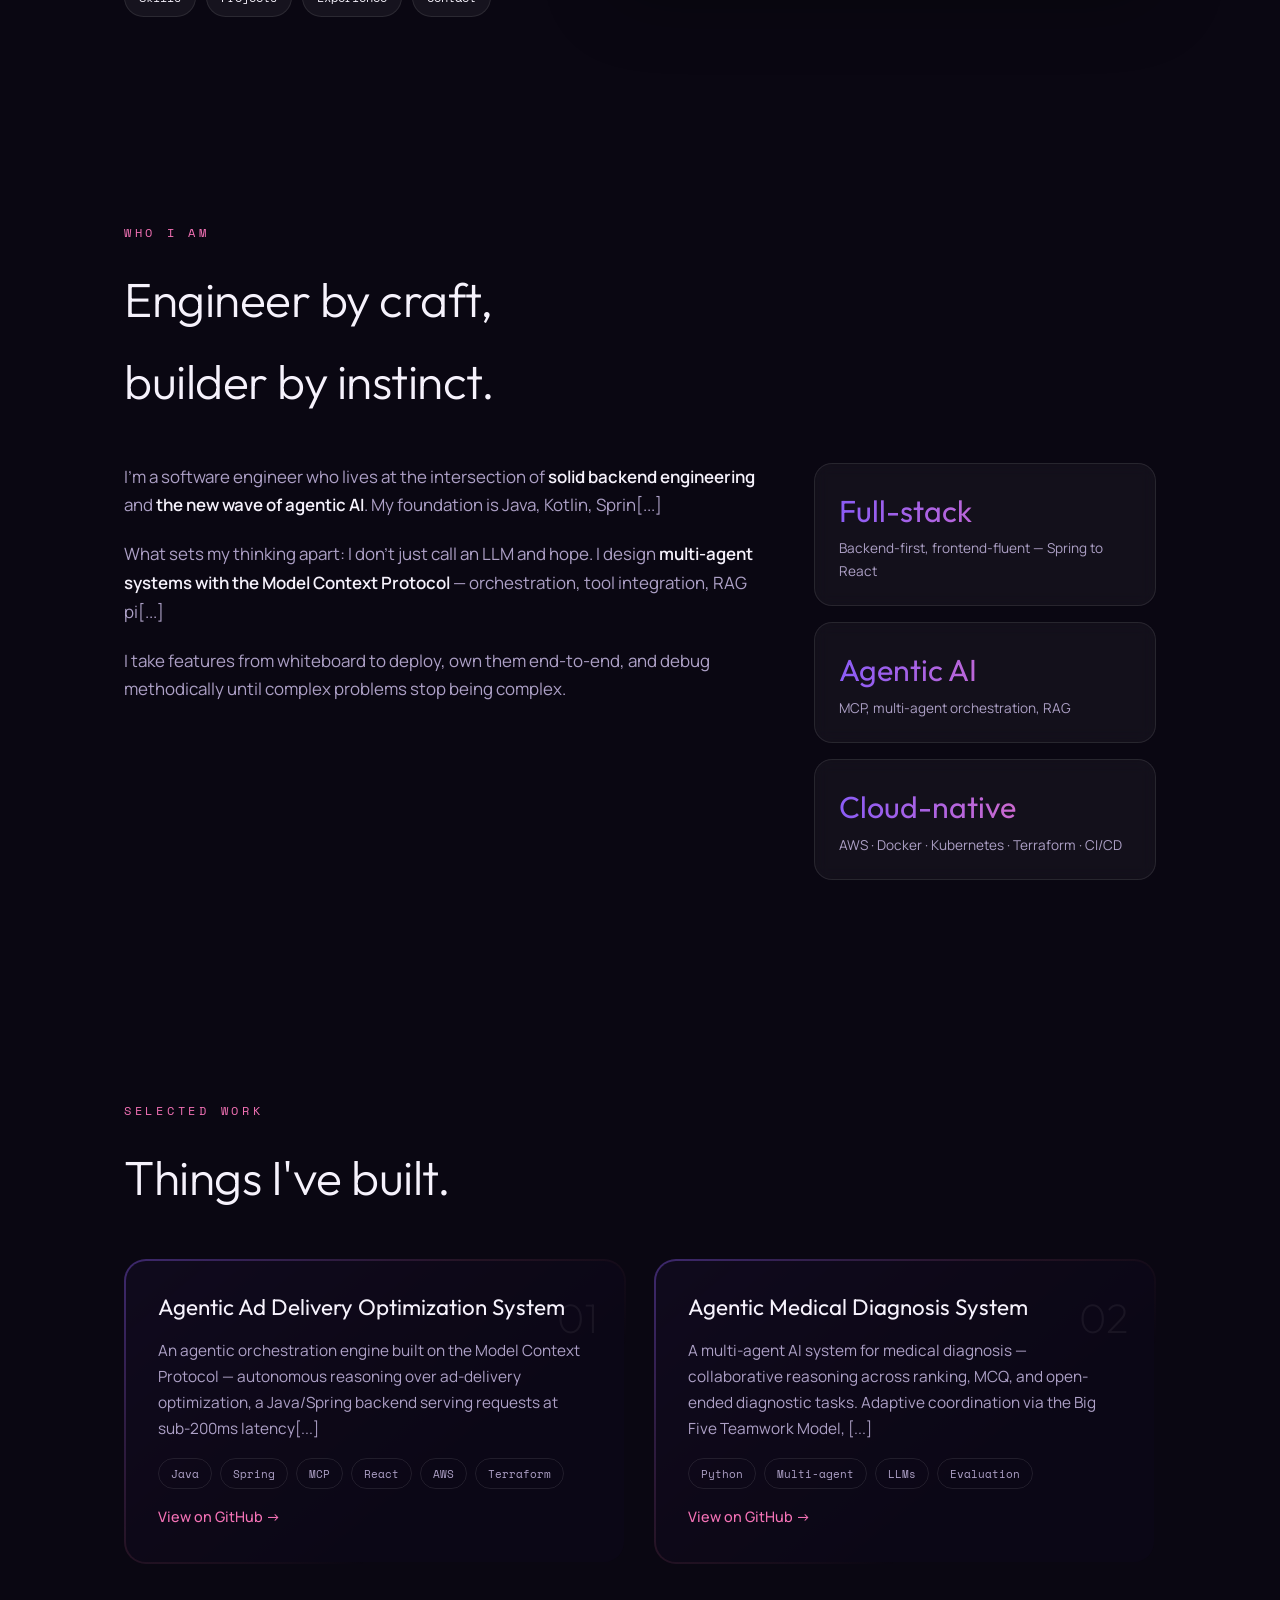
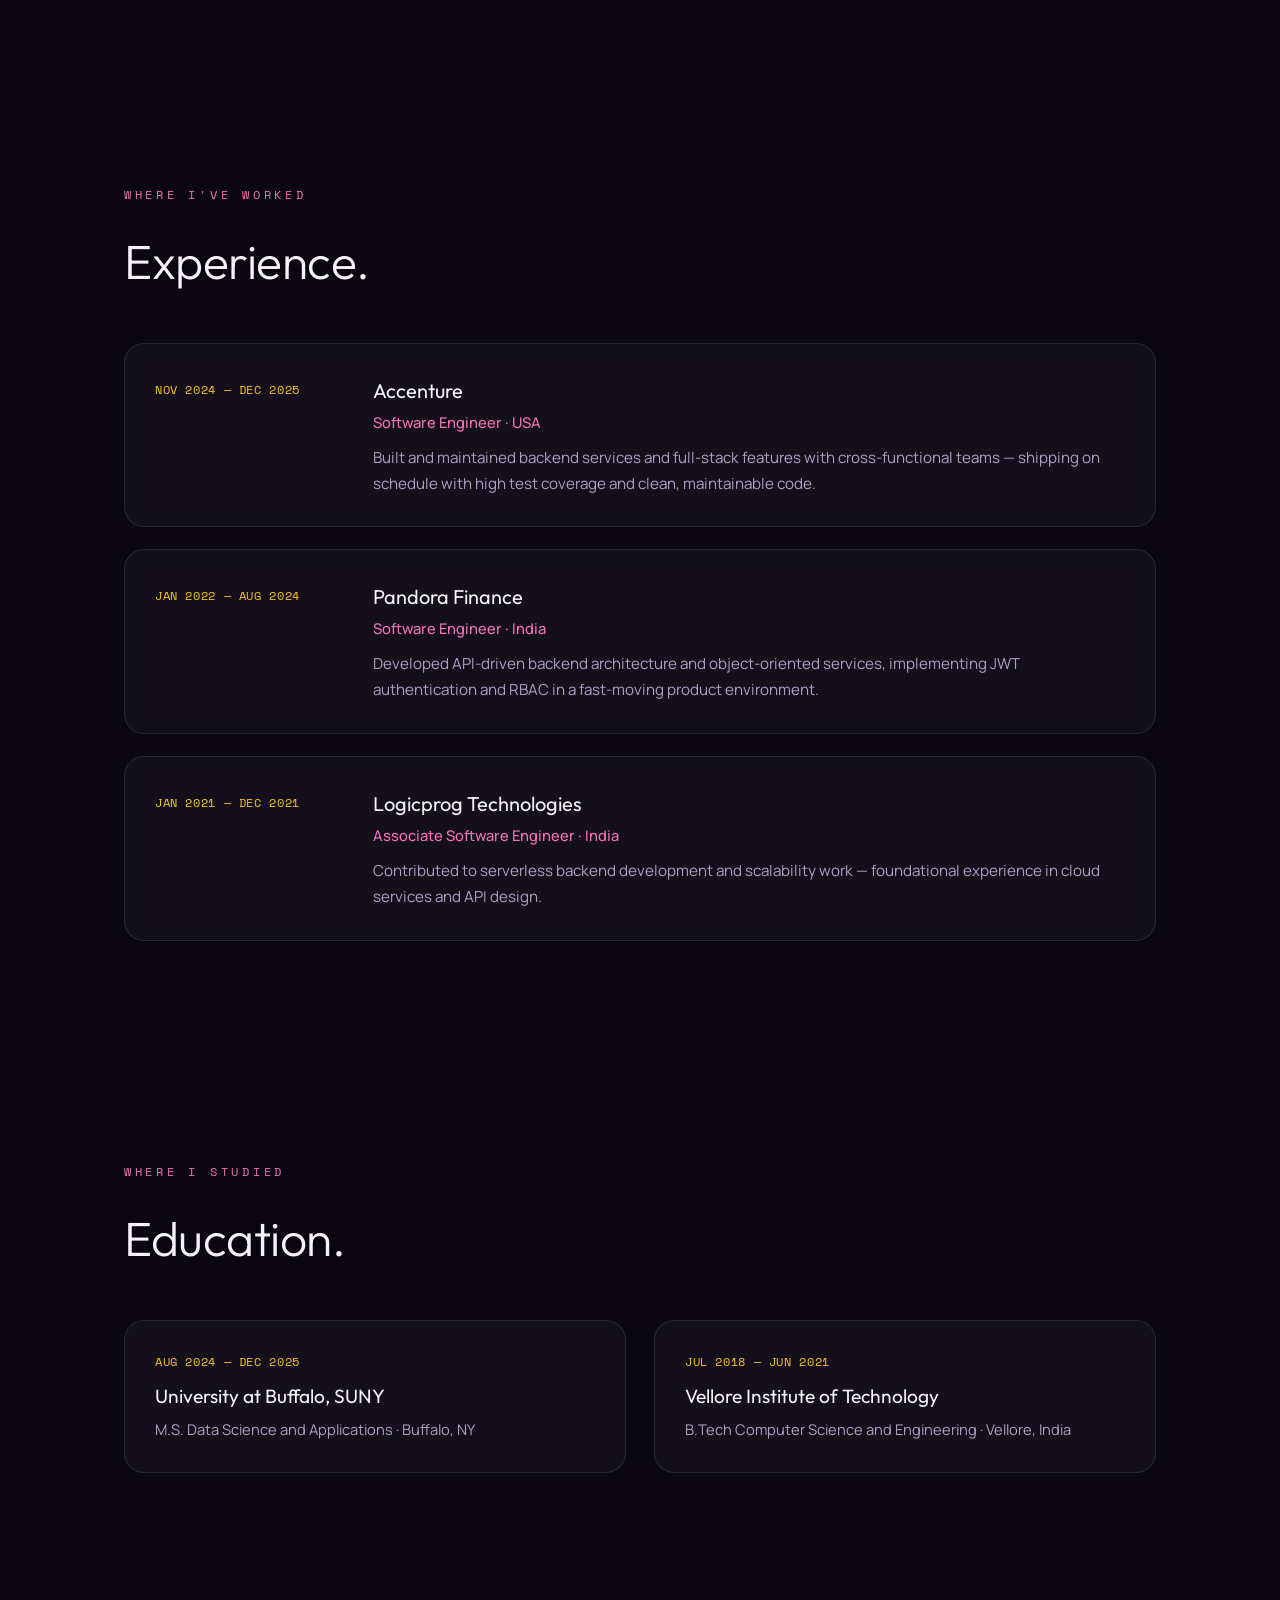
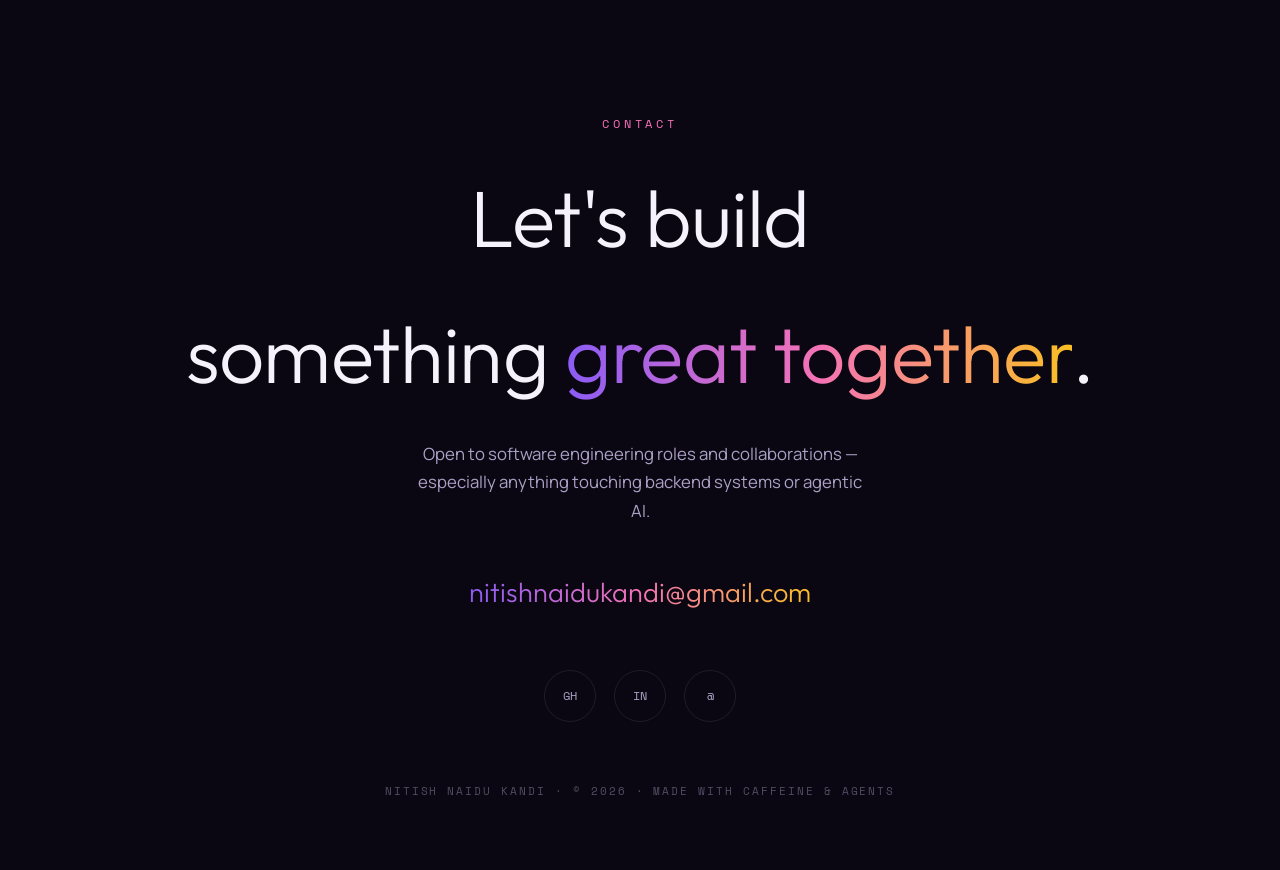
==== commit 6287bb31: "Update portfolio site" ====
--- a/index.html
+++ b/index.html
@@ -1,170 +1,244 @@
 <!DOCTYPE html>
 <html lang="en">
+
 <head>
-<meta charset="UTF-8">
-<meta name="viewport" content="width=device-width, initial-scale=1.0">
-<title>Nitish Naidu Kandi — Software Engineer</title>
-<meta name="description" content="Nitish Naidu Kandi — engineer building backend systems, full-stack apps, and agentic AI.">
-<link rel="stylesheet" href="/styles.css">
+  <meta charset="UTF-8">
+  <meta name="viewport" content="width=device-width, initial-scale=1.0">
+  <title>Nitish Naidu Kandi — Software Engineer</title>
+  <meta name="description"
+    content="Nitish Naidu Kandi — engineer building backend systems, full-stack apps, and agentic AI.">
+  <link rel="stylesheet" href="/styles.css">
 </head>
+
 <body>
 
-<div class="aurora" aria-hidden="true">
-  <div class="blob b1"></div><div class="blob b2"></div><div class="blob b3"></div>
-</div>
-<div class="grain" aria-hidden="true"></div>
-<div class="spotlight" aria-hidden="true"></div>
-
-<nav>
-  <a href="#about">About</a>
-  <a href="/projects.html">Projects</a>
-  <a href="#experience">Experience</a>
-  <a href="#education">Education</a>
-  <a class="hire" href="#contact">Hire me</a>
-</nav>
-
-<header>
-  <div class="wrap">
-    <div class="intro-line reveal in"><span class="dot"></span> Open to new opportunities</div>
-    <h1 class="reveal in">Hi, I'm Nitish.<br>I build <span class="grad">intelligent systems</span><br>that ship.</h1>
-    <div class="rotator reveal in">
-      <span class="fixed">Specialized in</span>
-      <span id="rotor">agentic AI systems</span>
-    </div>
-    <div class="hero-cta reveal in">
-      <a class="btn primary" href="#projects">See my work</a>
-      <a class="btn outline" href="#contact">Let's talk</a>
-      <a class="btn outline" href="/software_engineer_ai_agents.pdf" download>Download Resume</a>
-    </div>
+  <div class="aurora" aria-hidden="true">
+    <div class="blob b1"></div>
+    <div class="blob b2"></div>
+    <div class="blob b3"></div>
   </div>
-  <div class="scroll-hint">SCROLL</div>
-</header>
-
-<div class="ticker" aria-hidden="true">
-  <div class="ticker-track">
-    <span>Java <b>✦</b> Kotlin <b>✦</b> Spring <b>✦</b> React <b>✦</b> AWS <b>✦</b> Python <b>✦</b> MCP <b>✦</b> LLMs <b>✦</b> Docker <b>✦</b> Kubernetes <b>✦</b> Terraform <b>[...]
-    <span>Java <b>✦</b> Kotlin <b>✦</b> Spring <b>✦</b> React <b>✦</b> AWS <b>✦</b> Python <b>✦</b> MCP <b>✦</b> LLMs <b>✦</b> Docker <b>✦</b> Kubernetes <b>✦</b> Terraform <b>[...]
+  <div class="grain" aria-hidden="true"></div>
+  <div class="spotlight" aria-hidden="true"></div>
+
+  <nav>
+    <a href="#about">About</a>
+    <a href="/projects.html">Projects</a>
+    <a href="#experience">Experience</a>
+    <a href="#education">Education</a>
+    <a class="hire" href="#contact">Hire me</a>
+  </nav>
+
+  <header>
+    <div class="wrap">
+      <div class="intro-line reveal in"><span class="dot"></span> Open to new opportunities</div>
+      <h1 class="reveal in">Hi, I'm Nitish.<br>I build <span class="grad">intelligent systems</span><br>that ship.</h1>
+      <div class="rotator reveal in">
+        <span class="fixed">Specialized in</span>
+        <span id="rotor">agentic AI systems</span>
+      </div>
+      <div class="hero-cta reveal in">
+        <a class="btn primary" href="#projects">See my work</a>
+        <a class="btn outline" href="#contact">Let's talk</a>
+        <a class="btn outline" href="/software_engineer_ai_agents.pdf" download>Download Resume</a>
+      </div>
+    </div>
+    <div class="scroll-hint">SCROLL</div>
+  </header>
+
+  <div class="ticker" aria-hidden="true">
+    <div class="ticker-track">
+      <span>Java <b>✦</b> Kotlin <b>✦</b> Spring <b>✦</b> React <b>✦</b> AWS <b>✦</b> Python <b>✦</b> MCP <b>✦</b> LLMs
+        <b>✦</b> Docker <b>✦</b> Kubernetes <b>✦</b> Terraform <b>✦</b> CI/CD <b>✦</b> Multi-agent systems <b>✦</b> RAG
+        <b>✦</b> Microservices <b>✦</b> REST APIs <b>✦</b> Serverless <b>✦</b> Cloud-native <b>✦</b> Agile development
+        <b>✦</b></span>
+      <span>Java <b>✦</b> Kotlin <b>✦</b> Spring <b>✦</b> React <b>✦</b> AWS <b>✦</b> Python <b>✦</b> MCP <b>✦</b>
+        LLMs <b>✦</b> Docker <b>✦</b> Kubernetes <b>✦</b> Terraform <b>✦</b> CI/CD <b>✦</b> Multi-agent systems <b>✦</b>
+        RAG <b>✦</b> Microservices <b>✦</b> REST APIs <b>✦</b> Serverless <b>✦</b> Cloud-native <b>✦</b> Agile
+        development
+        <b>✦</b></span>
+    </div>
   </div>
-</div>
-
-<section id="about">
-  <div class="wrap">
-    <div class="kicker reveal">Who I am</div>
-    <h2 class="reveal">Engineer by craft,<br>builder by instinct.</h2>
-    <div class="about-grid">
-      <div class="reveal">
-        <p>I'm a software engineer who lives at the intersection of <strong>solid backend engineering</strong> and <strong>the new wave of agentic AI</strong>. My foundation is Java, Kotlin, Sprin[...]
-        <p>What sets my thinking apart: I don't just call an LLM and hope. I design <strong>multi-agent systems with the Model Context Protocol</strong> — orchestration, tool integration, RAG pi[...]
-        <p>I take features from whiteboard to deploy, own them end-to-end, and debug methodically until complex problems stop being complex.</p>
-      </div>
-      <div class="stat-stack">
-        <div class="stat reveal"><div class="big">Full-stack</div><div class="small">Backend-first, frontend-fluent — Spring to React</div></div>
-        <div class="stat reveal"><div class="big">Agentic AI</div><div class="small">MCP, multi-agent orchestration, RAG</div></div>
-        <div class="stat reveal"><div class="big">Cloud-native</div><div class="small">AWS · Docker · Kubernetes · Terraform · CI/CD</div></div>
-      </div>
-    </div>
-  </div>
-</section>
-
-<section id="projects">
-  <div class="wrap">
-    <div class="kicker reveal">Selected work</div>
-    <h2 class="reveal">Things I've built.</h2>
-    <div class="proj-grid">
-      <article class="card reveal tilt">
-        <div class="card-inner">
-          <span class="proj-num">01</span>
-          <h3>Agentic Ad Delivery Optimization System</h3>
-          <p>An agentic orchestration engine built on the Model Context Protocol — autonomous reasoning over ad-delivery optimization, a Java/Spring backend serving requests at sub-200ms latency[...]
-          <div class="tags">
-            <span class="tag">Java</span><span class="tag">Spring</span><span class="tag">MCP</span>
-            <span class="tag">React</span><span class="tag">AWS</span><span class="tag">Terraform</span>
-          </div>
-          <a class="go" href="https://github.com/Nitishnaidu368" target="_blank" rel="noopener">View on GitHub</a>
-        </div>
-      </article>
-      <article class="card reveal tilt">
-        <div class="card-inner">
-          <span class="proj-num">02</span>
-          <h3>Agentic Medical Diagnosis System</h3>
-          <p>A multi-agent AI system for medical diagnosis — collaborative reasoning across ranking, MCQ, and open-ended diagnostic tasks. Adaptive coordination via the Big Five Teamwork Model, [...]
-          <div class="tags">
-            <span class="tag">Python</span><span class="tag">Multi-agent</span><span class="tag">LLMs</span><span class="tag">Evaluation</span>
-          </div>
-          <a class="go" href="https://github.com/Nitishnaidu368" target="_blank" rel="noopener">View on GitHub</a>
-        </div>
-      </article>
-    </div>
-  </div>
-</section>
-
-<section id="experience">
-  <div class="wrap">
-    <div class="kicker reveal">Where I've worked</div>
-    <h2 class="reveal">Experience.</h2>
-    <div class="xp">
-      <div class="xp-row reveal">
-        <div class="xp-dates">NOV 2024 — DEC 2025</div>
-        <div>
-          <h3>Accenture</h3>
-          <div class="xp-role">Software Engineer · USA</div>
-          <p>Built and maintained backend services and full-stack features with cross-functional teams — shipping on schedule with high test coverage and clean, maintainable code.</p>
-        </div>
-      </div>
-      <div class="xp-row reveal">
-        <div class="xp-dates">JAN 2022 — AUG 2024</div>
-        <div>
-          <h3>Pandora Finance</h3>
-          <div class="xp-role">Software Engineer · India</div>
-          <p>Developed API-driven backend architecture and object-oriented services, implementing JWT authentication and RBAC in a fast-moving product environment.</p>
-        </div>
-      </div>
-      <div class="xp-row reveal">
-        <div class="xp-dates">JAN 2021 — DEC 2021</div>
-        <div>
-          <h3>Logicprog Technologies</h3>
-          <div class="xp-role">Associate Software Engineer · India</div>
-          <p>Contributed to serverless backend development and scalability work — foundational experience in cloud services and API design.</p>
-        </div>
-      </div>
-    </div>
-  </div>
-</section>
-
-<section id="education">
-  <div class="wrap">
-    <div class="kicker reveal">Where I studied</div>
-    <h2 class="reveal">Education.</h2>
-    <div class="edu-grid">
-      <div class="edu reveal">
-        <div class="xp-dates">AUG 2024 — DEC 2025</div>
-        <h3>University at Buffalo, SUNY</h3>
-        <p>M.S. Data Science and Applications · Buffalo, NY</p>
-      </div>
-      <div class="edu reveal">
-        <div class="xp-dates">JUL 2018 — JUN 2021</div>
-        <h3>Vellore Institute of Technology</h3>
-        <p>B.Tech Computer Science and Engineering · Vellore, India</p>
-      </div>
-    </div>
-  </div>
-</section>
-
-<footer id="contact">
-  <div class="wrap">
-    <div class="kicker reveal">Contact</div>
-    <h2 class="reveal">Let's build<br>something <span class="grad" style="background:linear-gradient(90deg,var(--violet),var(--pink),var(--amber));-webkit-background-clip:text;background-clip:tex[...]
-    <p class="sub reveal">Open to software engineering roles and collaborations — especially anything touching backend systems or agentic AI.</p>
-    <a class="email-big reveal" href="mailto:nitishnaidukandi@gmail.com">nitishnaidukandi@gmail.com</a>
-    <div class="socials reveal">
-      <a href="https://github.com/Nitishnaidu368" target="_blank" rel="noopener" title="GitHub">GH</a>
-      <a href="https://linkedin.com/in/nitishk12" target="_blank" rel="noopener" title="LinkedIn">IN</a>
-      <a href="mailto:nitishnaidukandi@gmail.com" title="Email">@</a>
-    </div>
-    <div class="fine">Nitish Naidu Kandi · © 2026 · Made with caffeine &amp; agents</div>
-  </div>
-</footer>
-
-<script src="/script.js" defer></script>
+
+  <section id="ask-nitish" class="ask-section">
+    <div class="wrap">
+      <div class="ask-grid">
+        <div class="ask-copy reveal">
+          <div class="kicker">Ask Nitish</div>
+          <h2>Curious about my work?<br>Ask my little portfolio bot.</h2>
+          <p>It can answer quick questions about my skills, projects, experience, education, contact details, and what I
+            like building.</p>
+          <div class="ask-prompts" aria-label="Suggested questions">
+            <button class="quick-question" type="button" data-question="What are your skills?">Skills</button>
+            <button class="quick-question" type="button" data-question="Tell me about your projects">Projects</button>
+            <button class="quick-question" type="button"
+              data-question="What experience do you have?">Experience</button>
+            <button class="quick-question" type="button" data-question="How can I contact you?">Contact</button>
+          </div>
+        </div>
+
+        <div class="chat-card reveal" aria-label="Ask Nitish chatbot">
+          <div class="chat-header">
+            <div class="chat-avatar" aria-hidden="true">N</div>
+            <div>
+              <h3>Nitish bot</h3>
+              <div class="chat-status"><span></span> Friendly and ready</div>
+            </div>
+          </div>
+          <div id="chatMessages" class="chat-messages" aria-live="polite">
+            <div class="message bot">Hey! I am Nitish's portfolio assistant. Ask me about his skills, projects,
+              experience, education, or how to contact him.</div>
+          </div>
+          <form id="chatForm" class="chat-form">
+            <input id="chatInput" type="text" placeholder="Ask about Nitish..." autocomplete="off"
+              aria-label="Ask a question about Nitish">
+            <button type="submit">Send</button>
+          </form>
+        </div>
+      </div>
+    </div>
+  </section>
+
+  <section id="about">
+    <div class="wrap">
+      <div class="kicker reveal">Who I am</div>
+      <h2 class="reveal">Engineer by craft,<br>builder by instinct.</h2>
+      <div class="about-grid">
+        <div class="reveal">
+          <p>I'm a software engineer who lives at the intersection of <strong>solid backend engineering</strong> and
+            <strong>the new wave of agentic AI</strong>. My foundation is Java, Kotlin, Sprin[...]
+          <p>What sets my thinking apart: I don't just call an LLM and hope. I design <strong>multi-agent systems with
+              the Model Context Protocol</strong> — orchestration, tool integration, RAG pi[...]
+          <p>I take features from whiteboard to deploy, own them end-to-end, and debug methodically until complex
+            problems stop being complex.</p>
+        </div>
+        <div class="stat-stack">
+          <div class="stat reveal">
+            <div class="big">Full-stack</div>
+            <div class="small">Backend-first, frontend-fluent — Spring to React</div>
+          </div>
+          <div class="stat reveal">
+            <div class="big">Agentic AI</div>
+            <div class="small">MCP, multi-agent orchestration, RAG</div>
+          </div>
+          <div class="stat reveal">
+            <div class="big">Cloud-native</div>
+            <div class="small">AWS · Docker · Kubernetes · Terraform · CI/CD</div>
+          </div>
+        </div>
+      </div>
+    </div>
+  </section>
+
+  <section id="projects">
+    <div class="wrap">
+      <div class="kicker reveal">Selected work</div>
+      <h2 class="reveal">Things I've built.</h2>
+      <div class="proj-grid">
+        <article class="card reveal tilt">
+          <div class="card-inner">
+            <span class="proj-num">01</span>
+            <h3>Agentic Ad Delivery Optimization System</h3>
+            <p>An agentic orchestration engine built on the Model Context Protocol — autonomous reasoning over
+              ad-delivery optimization, a Java/Spring backend serving requests at sub-200ms latency[...]
+            <div class="tags">
+              <span class="tag">Java</span><span class="tag">Spring</span><span class="tag">MCP</span>
+              <span class="tag">React</span><span class="tag">AWS</span><span class="tag">Terraform</span>
+            </div>
+            <a class="go" href="https://github.com/Nitishnaidu368" target="_blank" rel="noopener">View on GitHub</a>
+          </div>
+        </article>
+        <article class="card reveal tilt">
+          <div class="card-inner">
+            <span class="proj-num">02</span>
+            <h3>Agentic Medical Diagnosis System</h3>
+            <p>A multi-agent AI system for medical diagnosis — collaborative reasoning across ranking, MCQ, and
+              open-ended diagnostic tasks. Adaptive coordination via the Big Five Teamwork Model, [...]
+            <div class="tags">
+              <span class="tag">Python</span><span class="tag">Multi-agent</span><span class="tag">LLMs</span><span
+                class="tag">Evaluation</span>
+            </div>
+            <a class="go" href="https://github.com/Nitishnaidu368" target="_blank" rel="noopener">View on GitHub</a>
+          </div>
+        </article>
+      </div>
+    </div>
+  </section>
+
+  <section id="experience">
+    <div class="wrap">
+      <div class="kicker reveal">Where I've worked</div>
+      <h2 class="reveal">Experience.</h2>
+      <div class="xp">
+        <div class="xp-row reveal">
+          <div class="xp-dates">NOV 2024 — DEC 2025</div>
+          <div>
+            <h3>Accenture</h3>
+            <div class="xp-role">Software Engineer · USA</div>
+            <p>Built and maintained backend services and full-stack features with cross-functional teams — shipping on
+              schedule with high test coverage and clean, maintainable code.</p>
+          </div>
+        </div>
+        <div class="xp-row reveal">
+          <div class="xp-dates">JAN 2022 — AUG 2024</div>
+          <div>
+            <h3>Pandora Finance</h3>
+            <div class="xp-role">Software Engineer · India</div>
+            <p>Developed API-driven backend architecture and object-oriented services, implementing JWT authentication
+              and RBAC in a fast-moving product environment.</p>
+          </div>
+        </div>
+        <div class="xp-row reveal">
+          <div class="xp-dates">JAN 2021 — DEC 2021</div>
+          <div>
+            <h3>Logicprog Technologies</h3>
+            <div class="xp-role">Associate Software Engineer · India</div>
+            <p>Contributed to serverless backend development and scalability work — foundational experience in cloud
+              services and API design.</p>
+          </div>
+        </div>
+      </div>
+    </div>
+  </section>
+
+  <section id="education">
+    <div class="wrap">
+      <div class="kicker reveal">Where I studied</div>
+      <h2 class="reveal">Education.</h2>
+      <div class="edu-grid">
+        <div class="edu reveal">
+          <div class="xp-dates">AUG 2024 — DEC 2025</div>
+          <h3>University at Buffalo, SUNY</h3>
+          <p>M.S. Data Science and Applications · Buffalo, NY</p>
+        </div>
+        <div class="edu reveal">
+          <div class="xp-dates">JUL 2018 — JUN 2021</div>
+          <h3>Vellore Institute of Technology</h3>
+          <p>B.Tech Computer Science and Engineering · Vellore, India</p>
+        </div>
+      </div>
+    </div>
+  </section>
+
+  <footer id="contact">
+    <div class="wrap">
+      <div class="kicker reveal">Contact</div>
+      <h2 class="reveal">Let's build<br>something <span class="grad"
+          style="background:linear-gradient(90deg,var(--violet),var(--pink),var(--amber));-webkit-background-clip:text;background-clip:text;color:transparent;">great
+          together</span>.</h2>
+      <p class=" sub reveal">Open to software engineering roles and collaborations — especially anything touching
+        backend
+        systems or agentic AI.</p>
+      <a class="email-big reveal" href="mailto:nitishnaidukandi@gmail.com">nitishnaidukandi@gmail.com</a>
+      <div class="socials reveal">
+        <a href="https://github.com/Nitishnaidu368" target="_blank" rel="noopener" title="GitHub">GH</a>
+        <a href="https://linkedin.com/in/nitishk12" target="_blank" rel="noopener" title="LinkedIn">IN</a>
+        <a href="mailto:nitishnaidukandi@gmail.com" title="Email">@</a>
+      </div>
+      <div class="fine">Nitish Naidu Kandi · © 2026 · Made with caffeine &amp; agents</div>
+    </div>
+  </footer>
+
+  <script src="/script.js" defer></script>
 </body>
-</html>
+
+</html>
--- a/styles.css
+++ b/styles.css
@@ -90,6 +90,45 @@
 .reveal{opacity:0;transform:translateY(36px);transition:opacity .8s cubic-bezier(.2,.7,.2,1),transform .8s cubic-bezier(.2,.7,.2,1)}
 .reveal.in{opacity:1;transform:none}
 
+/* ask nitish */
+.ask-section{padding:105px 0 95px;position:relative}
+.ask-grid{display:grid;grid-template-columns:.9fr 1.1fr;gap:42px;align-items:center}
+.ask-copy p{color:var(--dim);font-size:1.04rem;max-width:48ch;margin-top:-16px}
+.ask-prompts{display:flex;flex-wrap:wrap;gap:10px;margin-top:30px}
+.quick-question{font-family:var(--mono);font-size:.72rem;color:var(--ink);border:1px solid var(--stroke);border-radius:999px;
+  background:rgba(255,255,255,.05);padding:10px 14px;cursor:pointer;transition:.25s}
+.quick-question:hover{border-color:var(--pink);color:#fff;transform:translateY(-2px);box-shadow:0 8px 24px rgba(244,114,182,.16)}
+.chat-card{border:1px solid rgba(244,114,182,.24);border-radius:24px;background:linear-gradient(160deg,rgba(255,255,255,.08),rgba(255,255,255,.03));
+  backdrop-filter:blur(14px);box-shadow:0 24px 70px rgba(0,0,0,.28);overflow:hidden}
+.chat-header{display:flex;align-items:center;gap:14px;padding:20px 22px;border-bottom:1px solid var(--stroke);background:rgba(10,7,18,.46)}
+.chat-avatar{width:44px;height:44px;border-radius:15px;display:grid;place-items:center;font-family:var(--display);font-size:1.35rem;font-weight:400;
+  color:#fff;background:linear-gradient(135deg,var(--violet),var(--pink));box-shadow:0 10px 26px rgba(139,92,246,.28)}
+.chat-header h3{font-family:var(--display);font-size:1.15rem;font-weight:400;line-height:1.2}
+.chat-status{display:flex;align-items:center;gap:7px;color:var(--dim);font-size:.8rem;margin-top:3px}
+.chat-status span{width:8px;height:8px;border-radius:50%;background:#34D399;box-shadow:0 0 14px #34D399}
+.chat-messages{min-height:285px;max-height:360px;overflow-y:auto;padding:22px;display:flex;flex-direction:column;gap:12px}
+.message{max-width:82%;border:1px solid var(--stroke);border-radius:18px;padding:12px 14px;font-size:.94rem;line-height:1.55}
+.message.bot{align-self:flex-start;color:var(--dim);background:rgba(255,255,255,.05);border-bottom-left-radius:6px}
+.message.user{align-self:flex-end;color:#fff;background:linear-gradient(135deg,rgba(139,92,246,.9),rgba(244,114,182,.9));border-color:rgba(255,255,255,.12);border-bottom-right-radius:6px}
+.chat-form{display:grid;grid-template-columns:1fr auto;gap:10px;padding:16px;border-top:1px solid var(--stroke);background:rgba(10,7,18,.42)}
+.chat-form input{width:100%;border:1px solid var(--stroke);border-radius:999px;background:rgba(255,255,255,.06);color:var(--ink);
+  font:inherit;font-size:.92rem;padding:13px 16px;outline:none}
+.chat-form input::placeholder{color:rgba(173,160,198,.72)}
+.chat-form input:focus{border-color:var(--pink);box-shadow:0 0 0 3px rgba(244,114,182,.12)}
+.chat-form button{border:0;border-radius:999px;background:linear-gradient(90deg,var(--violet),var(--pink));color:#fff;
+  font-weight:700;padding:0 20px;cursor:pointer;transition:.25s}
+.chat-form button:hover{filter:brightness(1.12);transform:translateY(-1px)}
+@media(max-width:820px){
+  .ask-grid{grid-template-columns:1fr;gap:28px}
+  .ask-section{padding:82px 0}
+}
+@media(max-width:520px){
+  .chat-messages{min-height:250px;padding:16px}
+  .message{max-width:92%;font-size:.9rem}
+  .chat-form{grid-template-columns:1fr}
+  .chat-form button{min-height:44px}
+}
+
 /* about */
 .about-grid{display:grid;grid-template-columns:1.3fr .7fr;gap:54px;align-items:start}
 @media(max-width:820px){.about-grid{grid-template-columns:1fr}}
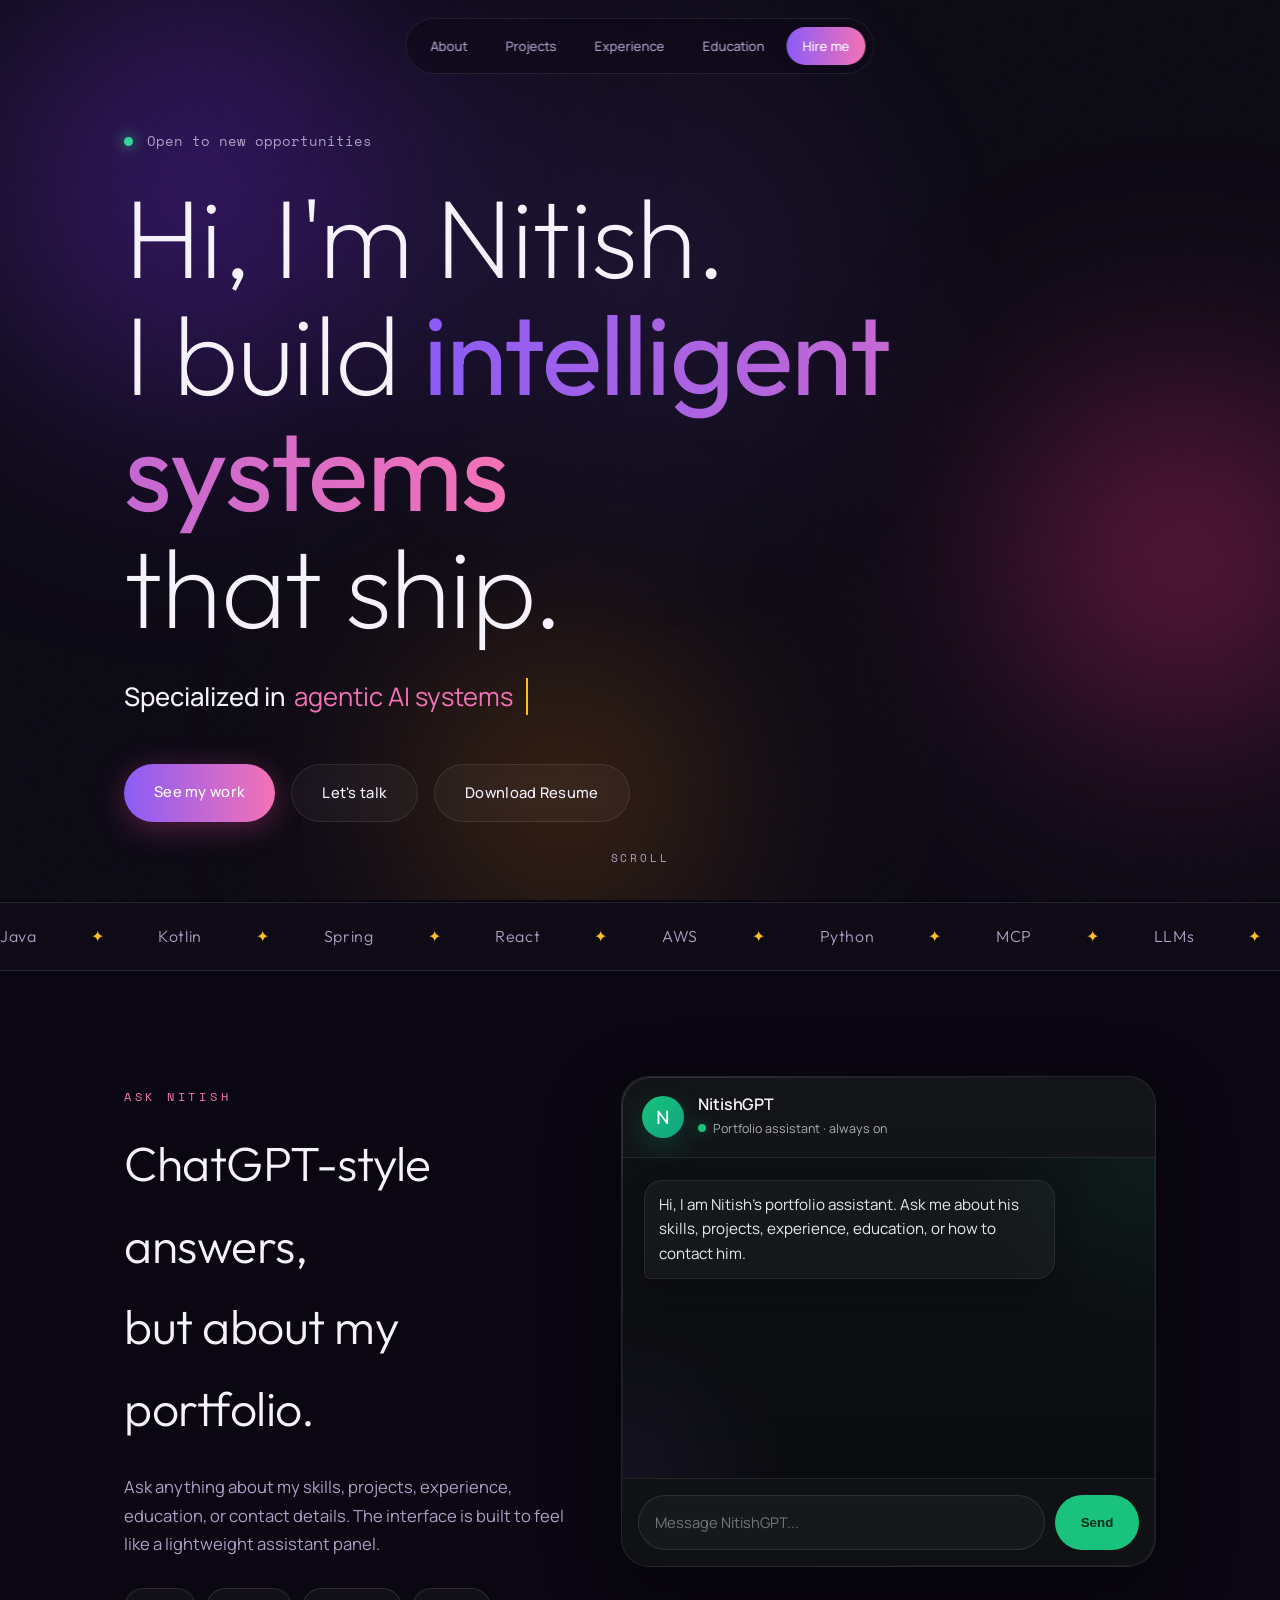
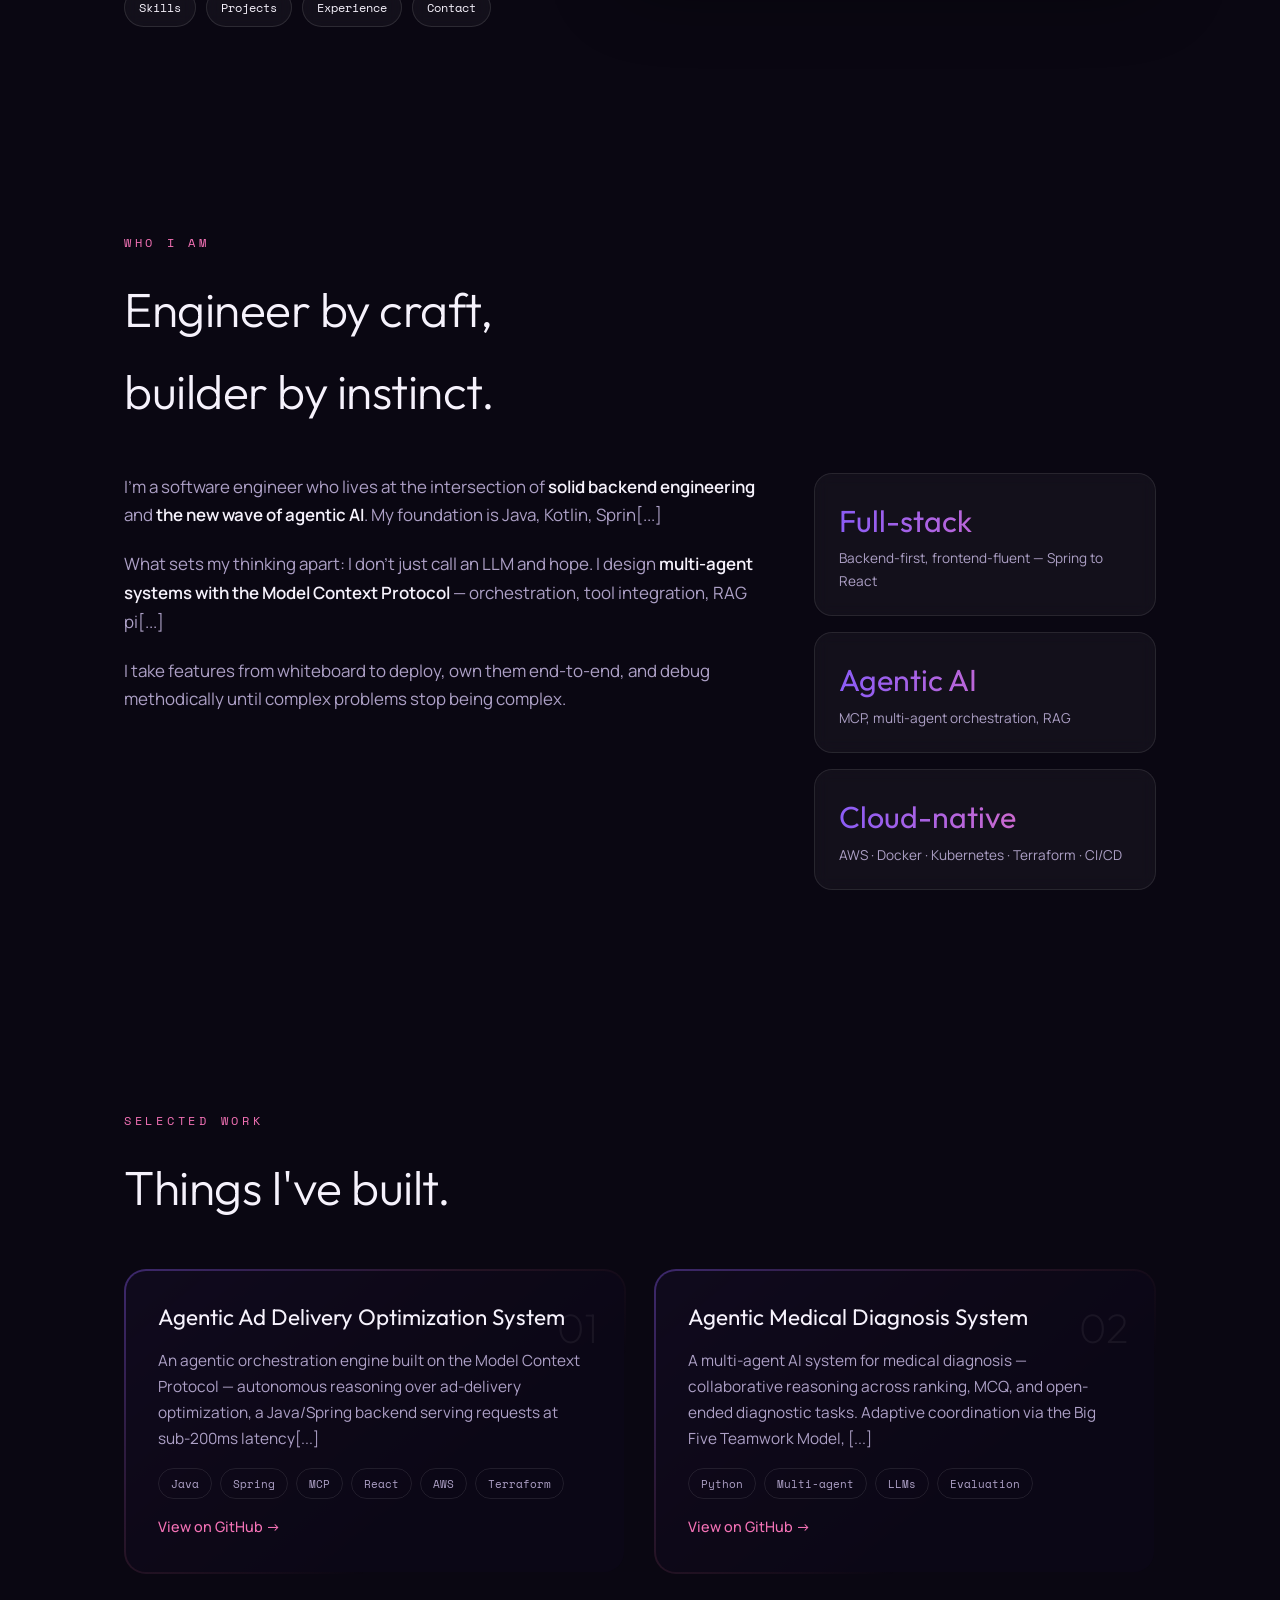
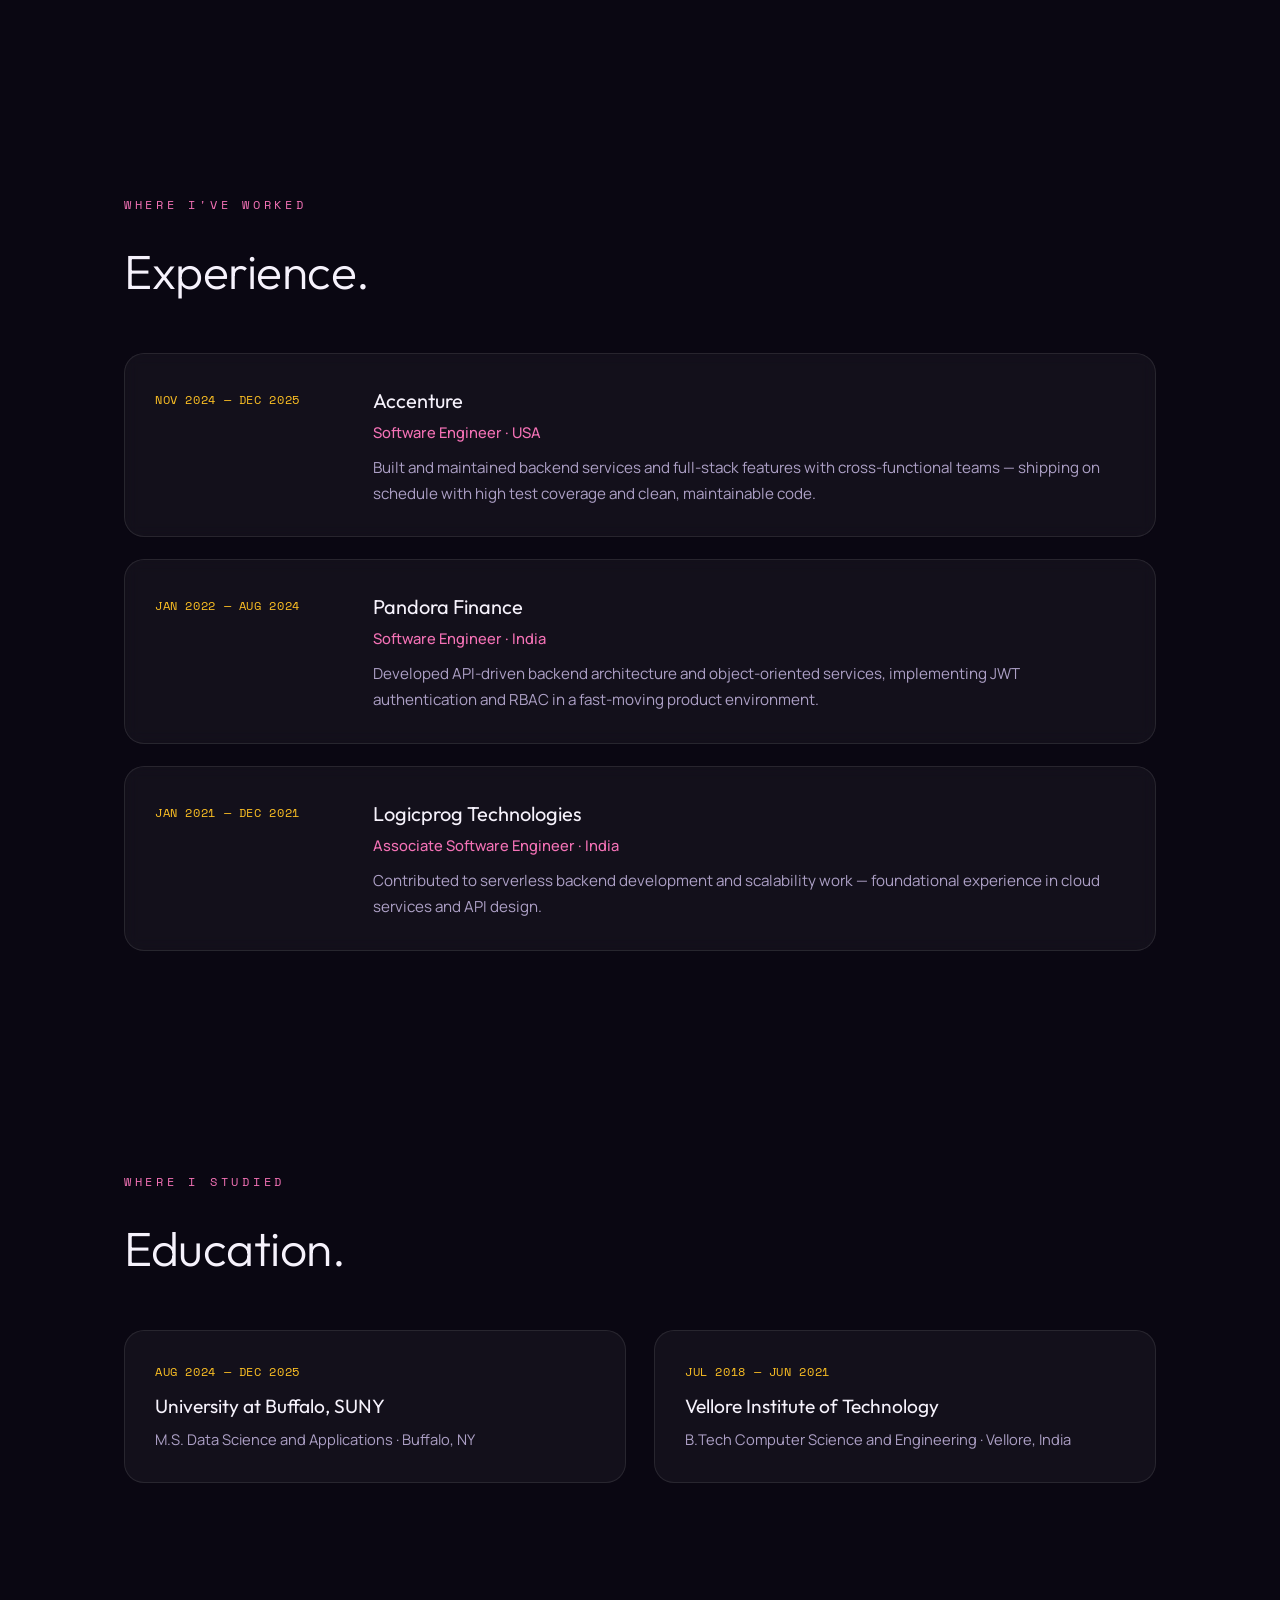
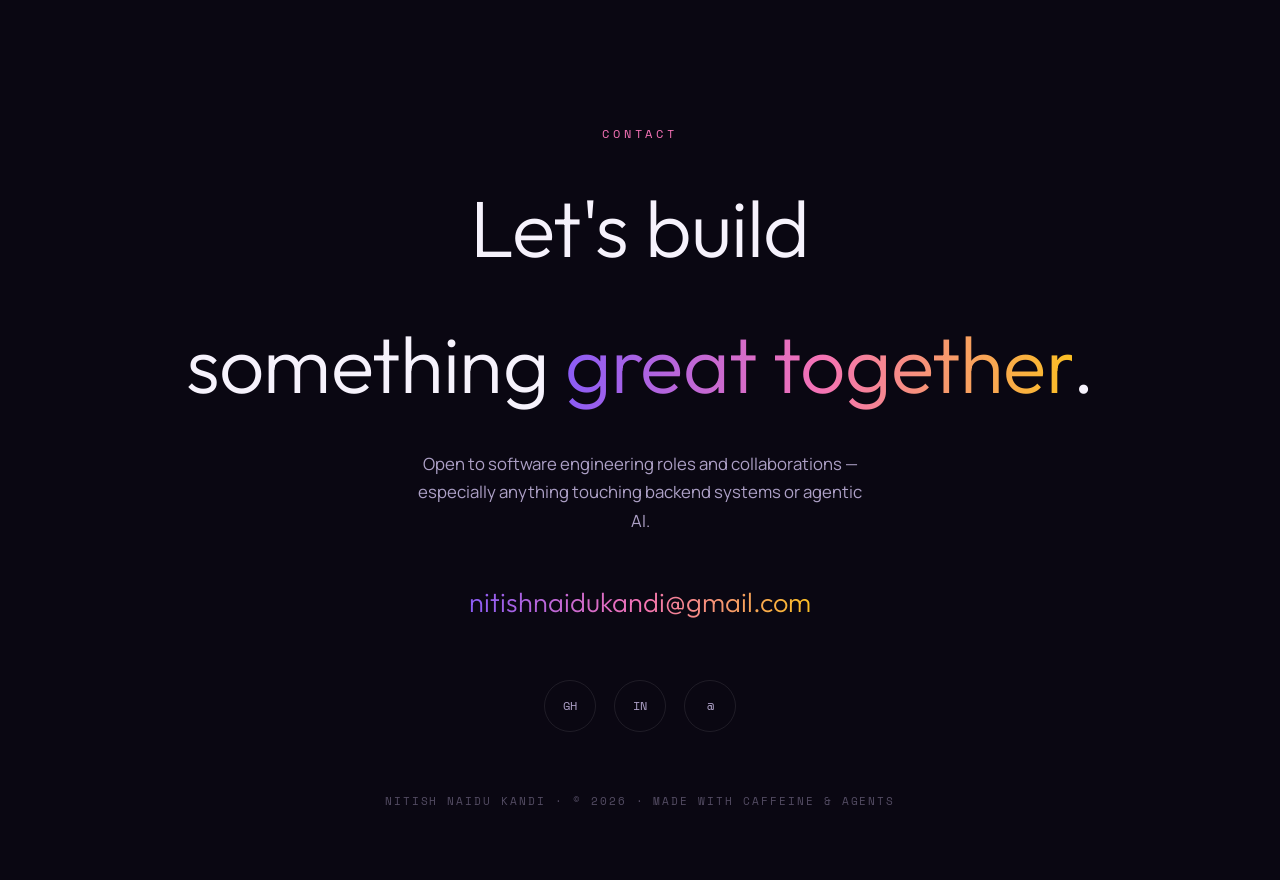
==== commit 1929bede: "Refine chatbot UI" ====
--- a/index.html
+++ b/index.html
@@ -64,9 +64,9 @@
       <div class="ask-grid">
         <div class="ask-copy reveal">
           <div class="kicker">Ask Nitish</div>
-          <h2>Curious about my work?<br>Ask my little portfolio bot.</h2>
-          <p>It can answer quick questions about my skills, projects, experience, education, contact details, and what I
-            like building.</p>
+          <h2>ChatGPT-style answers,<br>but about my portfolio.</h2>
+          <p>Ask anything about my skills, projects, experience, education, or contact details. The interface is built
+            to feel like a lightweight assistant panel.</p>
           <div class="ask-prompts" aria-label="Suggested questions">
             <button class="quick-question" type="button" data-question="What are your skills?">Skills</button>
             <button class="quick-question" type="button" data-question="Tell me about your projects">Projects</button>
@@ -76,20 +76,20 @@
           </div>
         </div>
 
-        <div class="chat-card reveal" aria-label="Ask Nitish chatbot">
+        <div class="chat-card reveal" aria-label="ChatGPT style portfolio chatbot">
           <div class="chat-header">
             <div class="chat-avatar" aria-hidden="true">N</div>
             <div>
-              <h3>Nitish bot</h3>
-              <div class="chat-status"><span></span> Friendly and ready</div>
+              <h3>NitishGPT</h3>
+              <div class="chat-status"><span></span> Portfolio assistant · always on</div>
             </div>
           </div>
           <div id="chatMessages" class="chat-messages" aria-live="polite">
-            <div class="message bot">Hey! I am Nitish's portfolio assistant. Ask me about his skills, projects,
+            <div class="message bot">Hi, I am Nitish's portfolio assistant. Ask me about his skills, projects,
               experience, education, or how to contact him.</div>
           </div>
           <form id="chatForm" class="chat-form">
-            <input id="chatInput" type="text" placeholder="Ask about Nitish..." autocomplete="off"
+            <input id="chatInput" type="text" placeholder="Message NitishGPT..." autocomplete="off"
               aria-label="Ask a question about Nitish">
             <button type="submit">Send</button>
           </form>
--- a/styles.css
+++ b/styles.css
@@ -1,200 +1,1029 @@
 @import url('https://fonts.googleapis.com/css2?family=Outfit:wght@200;300;400;500&family=Manrope:wght@400;500;600;700&family=Space+Mono:wght@400&display=swap');
 
-:root{
-  --bg:#0A0712;
-  --ink:#F6F2FC;
-  --dim:#ADA0C6;
-  --violet:#8B5CF6;
-  --pink:#F472B6;
-  --amber:#FBBF24;
-  --card:rgba(255,255,255,.04);
-  --stroke:rgba(255,255,255,.09);
-  --display:'Outfit',sans-serif;
-  --body:'Manrope',sans-serif;
-  --mono:'Space Mono',monospace;
-}
-*{margin:0;padding:0;box-sizing:border-box}
-html{scroll-behavior:smooth}
-body{background:var(--bg);color:var(--ink);font-family:var(--body);line-height:1.7;overflow-x:hidden}
-::selection{background:var(--pink);color:var(--bg)}
-a{color:inherit;text-decoration:none}
-a:focus-visible,button:focus-visible{outline:2px solid var(--amber);outline-offset:4px;border-radius:4px}
+:root {
+  --bg: #0A0712;
+  --ink: #F6F2FC;
+  --dim: #ADA0C6;
+  --violet: #8B5CF6;
+  --pink: #F472B6;
+  --amber: #FBBF24;
+  --card: rgba(255, 255, 255, .04);
+  --stroke: rgba(255, 255, 255, .09);
+  --display: 'Outfit', sans-serif;
+  --body: 'Manrope', sans-serif;
+  --mono: 'Space Mono', monospace;
+}
+
+* {
+  margin: 0;
+  padding: 0;
+  box-sizing: border-box
+}
+
+html {
+  scroll-behavior: smooth
+}
+
+body {
+  background: var(--bg);
+  color: var(--ink);
+  font-family: var(--body);
+  line-height: 1.7;
+  overflow-x: hidden
+}
+
+::selection {
+  background: var(--pink);
+  color: var(--bg)
+}
+
+a {
+  color: inherit;
+  text-decoration: none
+}
+
+a:focus-visible,
+button:focus-visible {
+  outline: 2px solid var(--amber);
+  outline-offset: 4px;
+  border-radius: 4px
+}
 
 /* ───────── aurora background ───────── */
-.aurora{position:fixed;inset:0;z-index:-2;overflow:hidden}
-.blob{position:absolute;border-radius:50%;filter:blur(90px);opacity:.5;mix-blend-mode:screen}
-.blob.b1{width:55vw;height:55vw;background:radial-gradient(circle,#6D28D9,transparent 65%);top:-18%;left:-12%;animation:drift1 26s ease-in-out infinite alternate}
-.blob.b2{width:45vw;height:45vw;background:radial-gradient(circle,#DB2777,transparent 65%);top:30%;right:-15%;animation:drift2 32s ease-in-out infinite alternate}
-.blob.b3{width:38vw;height:38vw;background:radial-gradient(circle,#D97706,transparent 65%);bottom:-15%;left:25%;animation:drift3 38s ease-in-out infinite alternate;opacity:.32}
-@keyframes drift1{to{transform:translate(14vw,12vh) scale(1.15)}}
-@keyframes drift2{to{transform:translate(-12vw,-10vh) scale(.9)}}
-@keyframes drift3{to{transform:translate(-10vw,-14vh) scale(1.2)}}
-.grain{position:fixed;inset:0;z-index:-1;opacity:.05;pointer-events:none;
-  background-image:url("data:image/svg+xml,%3Csvg xmlns='http://www.w3.org/2000/svg' width='160' height='160'%3E%3Cfilter id='n'%3E%3CfeTurbulence type='fractalNoise' baseFrequency='0.9' numOctaves='2'/%3E%3C/filter%3E%3Crect width='160' height='160' filter='url(%23n)' opacity='1'/%3E%3C/svg%3E")}
+.aurora {
+  position: fixed;
+  inset: 0;
+  z-index: -2;
+  overflow: hidden
+}
+
+.blob {
+  position: absolute;
+  border-radius: 50%;
+  filter: blur(90px);
+  opacity: .5;
+  mix-blend-mode: screen
+}
+
+.blob.b1 {
+  width: 55vw;
+  height: 55vw;
+  background: radial-gradient(circle, #6D28D9, transparent 65%);
+  top: -18%;
+  left: -12%;
+  animation: drift1 26s ease-in-out infinite alternate
+}
+
+.blob.b2 {
+  width: 45vw;
+  height: 45vw;
+  background: radial-gradient(circle, #DB2777, transparent 65%);
+  top: 30%;
+  right: -15%;
+  animation: drift2 32s ease-in-out infinite alternate
+}
+
+.blob.b3 {
+  width: 38vw;
+  height: 38vw;
+  background: radial-gradient(circle, #D97706, transparent 65%);
+  bottom: -15%;
+  left: 25%;
+  animation: drift3 38s ease-in-out infinite alternate;
+  opacity: .32
+}
+
+@keyframes drift1 {
+  to {
+    transform: translate(14vw, 12vh) scale(1.15)
+  }
+}
+
+@keyframes drift2 {
+  to {
+    transform: translate(-12vw, -10vh) scale(.9)
+  }
+}
+
+@keyframes drift3 {
+  to {
+    transform: translate(-10vw, -14vh) scale(1.2)
+  }
+}
+
+.grain {
+  position: fixed;
+  inset: 0;
+  z-index: -1;
+  opacity: .05;
+  pointer-events: none;
+  background-image: url("data:image/svg+xml,%3Csvg xmlns='http://www.w3.org/2000/svg' width='160' height='160'%3E%3Cfilter id='n'%3E%3CfeTurbulence type='fractalNoise' baseFrequency='0.9' numOctaves='2'/%3E%3C/filter%3E%3Crect width='160' height='160' filter='url(%23n)' opacity='1'/%3E%3C/svg%3E")
+}
 
 /* cursor spotlight */
-.spotlight{position:fixed;inset:0;z-index:-1;pointer-events:none;
-  background:radial-gradient(560px circle at var(--mx,50%) var(--my,30%),rgba(139,92,246,.12),transparent 65%)}
+.spotlight {
+  position: fixed;
+  inset: 0;
+  z-index: -1;
+  pointer-events: none;
+  background: radial-gradient(560px circle at var(--mx, 50%) var(--my, 30%), rgba(139, 92, 246, .12), transparent 65%)
+}
 
 /* ───────── nav ───────── */
-nav{position:fixed;top:18px;left:50%;transform:translateX(-50%);z-index:60;
-  display:flex;gap:6px;padding:8px;border-radius:999px;
-  background:rgba(14,9,24,.6);backdrop-filter:blur(14px);border:1px solid var(--stroke)}
-nav a{font-size:.82rem;font-weight:500;color:var(--dim);padding:8px 16px;border-radius:999px;transition:.25s}
-nav a:hover{color:var(--ink);background:rgba(255,255,255,.07)}
-nav a.hire{background:linear-gradient(90deg,var(--violet),var(--pink));color:#fff}
-nav a.hire:hover{filter:brightness(1.15)}
-@media(max-width:660px){nav a:nth-child(n+4):not(.hire){display:none}nav a{padding:8px 12px;font-size:.76rem}}
-
-.wrap{max-width:1080px;margin:0 auto;padding:0 24px}
+nav {
+  position: fixed;
+  top: 18px;
+  left: 50%;
+  transform: translateX(-50%);
+  z-index: 60;
+  display: flex;
+  gap: 6px;
+  padding: 8px;
+  border-radius: 999px;
+  background: rgba(14, 9, 24, .6);
+  backdrop-filter: blur(14px);
+  border: 1px solid var(--stroke)
+}
+
+nav a {
+  font-size: .82rem;
+  font-weight: 500;
+  color: var(--dim);
+  padding: 8px 16px;
+  border-radius: 999px;
+  transition: .25s
+}
+
+nav a:hover {
+  color: var(--ink);
+  background: rgba(255, 255, 255, .07)
+}
+
+nav a.hire {
+  background: linear-gradient(90deg, var(--violet), var(--pink));
+  color: #fff
+}
+
+nav a.hire:hover {
+  filter: brightness(1.15)
+}
+
+@media(max-width:660px) {
+  nav a:nth-child(n+4):not(.hire) {
+    display: none
+  }
+
+  nav a {
+    padding: 8px 12px;
+    font-size: .76rem
+  }
+}
+
+.wrap {
+  max-width: 1080px;
+  margin: 0 auto;
+  padding: 0 24px
+}
 
 /* ───────── hero ───────── */
-header{min-height:100vh;display:flex;flex-direction:column;justify-content:center;padding:130px 0 80px;position:relative}
-.intro-line{display:flex;align-items:center;gap:14px;font-family:var(--mono);font-size:.85rem;color:var(--dim);margin-bottom:26px}
-.dot{width:9px;height:9px;border-radius:50%;background:#34D399;box-shadow:0 0 14px #34D399;animation:beat 2s ease-in-out infinite}
-@keyframes beat{0%,100%{transform:scale(1)}50%{transform:scale(1.35)}}
-h1{font-family:var(--display);font-weight:200;font-size:clamp(3rem,9vw,7rem);line-height:1.04;letter-spacing:-.015em}
-h1 .grad{font-weight:400}
-h1 .grad{background:linear-gradient(90deg,var(--violet),var(--pink),var(--amber),var(--violet));
-  background-size:300% 100%;-webkit-background-clip:text;background-clip:text;color:transparent;
-  animation:shimmer 7s linear infinite}
-@keyframes shimmer{to{background-position:300% 0}}
-.rotator{margin-top:30px;font-size:clamp(1.1rem,2.6vw,1.6rem);font-weight:400;color:var(--dim);display:flex;gap:.55ch;flex-wrap:wrap}
-.rotator .fixed{color:var(--ink);font-weight:500}
-#rotor{color:var(--pink);position:relative;min-width:14ch}
-#rotor::after{content:"";position:absolute;right:-10px;top:8%;height:84%;width:2px;background:var(--amber);animation:blink 1s step-end infinite}
-@keyframes blink{50%{opacity:0}}
-.hero-cta{display:flex;gap:16px;flex-wrap:wrap;margin-top:46px}
-.btn{position:relative;padding:15px 30px;border-radius:999px;font-weight:500;letter-spacing:.02em;font-size:.92rem;transition:transform .25s,box-shadow .25s;display:inline-block}
-.btn:active{transform:scale(.96)}
-.btn.primary{background:linear-gradient(90deg,var(--violet),var(--pink));color:#fff;box-shadow:0 6px 30px rgba(217,70,150,.35)}
-.btn.primary:hover{transform:translateY(-3px);box-shadow:0 12px 44px rgba(217,70,150,.5)}
-.btn.outline{border:1px solid var(--stroke);color:var(--ink);background:var(--card);backdrop-filter:blur(6px)}
-.btn.outline:hover{transform:translateY(-3px);border-color:var(--pink)}
-.scroll-hint{position:absolute;bottom:34px;left:50%;transform:translateX(-50%);font-family:var(--mono);font-size:.7rem;color:var(--dim);letter-spacing:.25em;animation:bob 2.4s ease-in-out infinite}
-@keyframes bob{0%,100%{transform:translate(-50%,0)}50%{transform:translate(-50%,9px)}}
+header {
+  min-height: 100vh;
+  display: flex;
+  flex-direction: column;
+  justify-content: center;
+  padding: 130px 0 80px;
+  position: relative
+}
+
+.intro-line {
+  display: flex;
+  align-items: center;
+  gap: 14px;
+  font-family: var(--mono);
+  font-size: .85rem;
+  color: var(--dim);
+  margin-bottom: 26px
+}
+
+.dot {
+  width: 9px;
+  height: 9px;
+  border-radius: 50%;
+  background: #34D399;
+  box-shadow: 0 0 14px #34D399;
+  animation: beat 2s ease-in-out infinite
+}
+
+@keyframes beat {
+
+  0%,
+  100% {
+    transform: scale(1)
+  }
+
+  50% {
+    transform: scale(1.35)
+  }
+}
+
+h1 {
+  font-family: var(--display);
+  font-weight: 200;
+  font-size: clamp(3rem, 9vw, 7rem);
+  line-height: 1.04;
+  letter-spacing: -.015em
+}
+
+h1 .grad {
+  font-weight: 400
+}
+
+h1 .grad {
+  background: linear-gradient(90deg, var(--violet), var(--pink), var(--amber), var(--violet));
+  background-size: 300% 100%;
+  -webkit-background-clip: text;
+  background-clip: text;
+  color: transparent;
+  animation: shimmer 7s linear infinite
+}
+
+@keyframes shimmer {
+  to {
+    background-position: 300% 0
+  }
+}
+
+.rotator {
+  margin-top: 30px;
+  font-size: clamp(1.1rem, 2.6vw, 1.6rem);
+  font-weight: 400;
+  color: var(--dim);
+  display: flex;
+  gap: .55ch;
+  flex-wrap: wrap
+}
+
+.rotator .fixed {
+  color: var(--ink);
+  font-weight: 500
+}
+
+#rotor {
+  color: var(--pink);
+  position: relative;
+  min-width: 14ch
+}
+
+#rotor::after {
+  content: "";
+  position: absolute;
+  right: -10px;
+  top: 8%;
+  height: 84%;
+  width: 2px;
+  background: var(--amber);
+  animation: blink 1s step-end infinite
+}
+
+@keyframes blink {
+  50% {
+    opacity: 0
+  }
+}
+
+.hero-cta {
+  display: flex;
+  gap: 16px;
+  flex-wrap: wrap;
+  margin-top: 46px
+}
+
+.btn {
+  position: relative;
+  padding: 15px 30px;
+  border-radius: 999px;
+  font-weight: 500;
+  letter-spacing: .02em;
+  font-size: .92rem;
+  transition: transform .25s, box-shadow .25s;
+  display: inline-block
+}
+
+.btn:active {
+  transform: scale(.96)
+}
+
+.btn.primary {
+  background: linear-gradient(90deg, var(--violet), var(--pink));
+  color: #fff;
+  box-shadow: 0 6px 30px rgba(217, 70, 150, .35)
+}
+
+.btn.primary:hover {
+  transform: translateY(-3px);
+  box-shadow: 0 12px 44px rgba(217, 70, 150, .5)
+}
+
+.btn.outline {
+  border: 1px solid var(--stroke);
+  color: var(--ink);
+  background: var(--card);
+  backdrop-filter: blur(6px)
+}
+
+.btn.outline:hover {
+  transform: translateY(-3px);
+  border-color: var(--pink)
+}
+
+.scroll-hint {
+  position: absolute;
+  bottom: 34px;
+  left: 50%;
+  transform: translateX(-50%);
+  font-family: var(--mono);
+  font-size: .7rem;
+  color: var(--dim);
+  letter-spacing: .25em;
+  animation: bob 2.4s ease-in-out infinite
+}
+
+@keyframes bob {
+
+  0%,
+  100% {
+    transform: translate(-50%, 0)
+  }
+
+  50% {
+    transform: translate(-50%, 9px)
+  }
+}
 
 /* ───────── skill ticker ───────── */
-.ticker{border-top:1px solid var(--stroke);border-bottom:1px solid var(--stroke);overflow:hidden;padding:20px 0;
-  background:rgba(255,255,255,.02)}
-.ticker-track{display:flex;gap:54px;width:max-content;animation:scrollx 30s linear infinite}
-.ticker:hover .ticker-track{animation-play-state:paused}
-.ticker span{font-family:var(--display);font-weight:300;font-size:1rem;letter-spacing:.04em;color:var(--dim);white-space:nowrap;display:flex;align-items:center;gap:54px}
-.ticker b{color:var(--amber);font-weight:400}
-@keyframes scrollx{to{transform:translateX(-50%)}}
+.ticker {
+  border-top: 1px solid var(--stroke);
+  border-bottom: 1px solid var(--stroke);
+  overflow: hidden;
+  padding: 20px 0;
+  background: rgba(255, 255, 255, .02)
+}
+
+.ticker-track {
+  display: flex;
+  gap: 54px;
+  width: max-content;
+  animation: scrollx 30s linear infinite
+}
+
+.ticker:hover .ticker-track {
+  animation-play-state: paused
+}
+
+.ticker span {
+  font-family: var(--display);
+  font-weight: 300;
+  font-size: 1rem;
+  letter-spacing: .04em;
+  color: var(--dim);
+  white-space: nowrap;
+  display: flex;
+  align-items: center;
+  gap: 54px
+}
+
+.ticker b {
+  color: var(--amber);
+  font-weight: 400
+}
+
+@keyframes scrollx {
+  to {
+    transform: translateX(-50%)
+  }
+}
 
 /* ───────── sections ───────── */
-section{padding:110px 0}
-.kicker{font-family:var(--mono);font-size:.78rem;letter-spacing:.3em;text-transform:uppercase;color:var(--pink);margin-bottom:16px}
-h2{font-family:var(--display);font-weight:300;font-size:clamp(1.9rem,4.5vw,3rem);letter-spacing:-.01em;margin-bottom:40px}
-.reveal{opacity:0;transform:translateY(36px);transition:opacity .8s cubic-bezier(.2,.7,.2,1),transform .8s cubic-bezier(.2,.7,.2,1)}
-.reveal.in{opacity:1;transform:none}
+section {
+  padding: 110px 0
+}
+
+.kicker {
+  font-family: var(--mono);
+  font-size: .78rem;
+  letter-spacing: .3em;
+  text-transform: uppercase;
+  color: var(--pink);
+  margin-bottom: 16px
+}
+
+h2 {
+  font-family: var(--display);
+  font-weight: 300;
+  font-size: clamp(1.9rem, 4.5vw, 3rem);
+  letter-spacing: -.01em;
+  margin-bottom: 40px
+}
+
+.reveal {
+  opacity: 0;
+  transform: translateY(36px);
+  transition: opacity .8s cubic-bezier(.2, .7, .2, 1), transform .8s cubic-bezier(.2, .7, .2, 1)
+}
+
+.reveal.in {
+  opacity: 1;
+  transform: none
+}
 
 /* ask nitish */
-.ask-section{padding:105px 0 95px;position:relative}
-.ask-grid{display:grid;grid-template-columns:.9fr 1.1fr;gap:42px;align-items:center}
-.ask-copy p{color:var(--dim);font-size:1.04rem;max-width:48ch;margin-top:-16px}
-.ask-prompts{display:flex;flex-wrap:wrap;gap:10px;margin-top:30px}
-.quick-question{font-family:var(--mono);font-size:.72rem;color:var(--ink);border:1px solid var(--stroke);border-radius:999px;
-  background:rgba(255,255,255,.05);padding:10px 14px;cursor:pointer;transition:.25s}
-.quick-question:hover{border-color:var(--pink);color:#fff;transform:translateY(-2px);box-shadow:0 8px 24px rgba(244,114,182,.16)}
-.chat-card{border:1px solid rgba(244,114,182,.24);border-radius:24px;background:linear-gradient(160deg,rgba(255,255,255,.08),rgba(255,255,255,.03));
-  backdrop-filter:blur(14px);box-shadow:0 24px 70px rgba(0,0,0,.28);overflow:hidden}
-.chat-header{display:flex;align-items:center;gap:14px;padding:20px 22px;border-bottom:1px solid var(--stroke);background:rgba(10,7,18,.46)}
-.chat-avatar{width:44px;height:44px;border-radius:15px;display:grid;place-items:center;font-family:var(--display);font-size:1.35rem;font-weight:400;
-  color:#fff;background:linear-gradient(135deg,var(--violet),var(--pink));box-shadow:0 10px 26px rgba(139,92,246,.28)}
-.chat-header h3{font-family:var(--display);font-size:1.15rem;font-weight:400;line-height:1.2}
-.chat-status{display:flex;align-items:center;gap:7px;color:var(--dim);font-size:.8rem;margin-top:3px}
-.chat-status span{width:8px;height:8px;border-radius:50%;background:#34D399;box-shadow:0 0 14px #34D399}
-.chat-messages{min-height:285px;max-height:360px;overflow-y:auto;padding:22px;display:flex;flex-direction:column;gap:12px}
-.message{max-width:82%;border:1px solid var(--stroke);border-radius:18px;padding:12px 14px;font-size:.94rem;line-height:1.55}
-.message.bot{align-self:flex-start;color:var(--dim);background:rgba(255,255,255,.05);border-bottom-left-radius:6px}
-.message.user{align-self:flex-end;color:#fff;background:linear-gradient(135deg,rgba(139,92,246,.9),rgba(244,114,182,.9));border-color:rgba(255,255,255,.12);border-bottom-right-radius:6px}
-.chat-form{display:grid;grid-template-columns:1fr auto;gap:10px;padding:16px;border-top:1px solid var(--stroke);background:rgba(10,7,18,.42)}
-.chat-form input{width:100%;border:1px solid var(--stroke);border-radius:999px;background:rgba(255,255,255,.06);color:var(--ink);
-  font:inherit;font-size:.92rem;padding:13px 16px;outline:none}
-.chat-form input::placeholder{color:rgba(173,160,198,.72)}
-.chat-form input:focus{border-color:var(--pink);box-shadow:0 0 0 3px rgba(244,114,182,.12)}
-.chat-form button{border:0;border-radius:999px;background:linear-gradient(90deg,var(--violet),var(--pink));color:#fff;
-  font-weight:700;padding:0 20px;cursor:pointer;transition:.25s}
-.chat-form button:hover{filter:brightness(1.12);transform:translateY(-1px)}
-@media(max-width:820px){
-  .ask-grid{grid-template-columns:1fr;gap:28px}
-  .ask-section{padding:82px 0}
-}
-@media(max-width:520px){
-  .chat-messages{min-height:250px;padding:16px}
-  .message{max-width:92%;font-size:.9rem}
-  .chat-form{grid-template-columns:1fr}
-  .chat-form button{min-height:44px}
+.ask-section {
+  padding: 105px 0 95px;
+  position: relative
+}
+
+.ask-grid {
+  display: grid;
+  grid-template-columns: .92fr 1.08fr;
+  gap: 42px;
+  align-items: start
+}
+
+.ask-copy {
+  padding-top: 10px
+}
+
+.ask-copy p {
+  color: var(--dim);
+  font-size: 1.04rem;
+  max-width: 48ch;
+  margin-top: -16px
+}
+
+.ask-prompts {
+  display: flex;
+  flex-wrap: wrap;
+  gap: 10px;
+  margin-top: 30px
+}
+
+.quick-question {
+  font-family: var(--mono);
+  font-size: .72rem;
+  color: var(--ink);
+  border: 1px solid rgba(255, 255, 255, .11);
+  border-radius: 999px;
+  background: rgba(255, 255, 255, .04);
+  padding: 10px 14px;
+  cursor: pointer;
+  transition: .25s;
+  backdrop-filter: blur(8px)
+}
+
+.quick-question:hover {
+  border-color: rgba(255, 255, 255, .22);
+  color: #fff;
+  transform: translateY(-2px);
+  background: rgba(255, 255, 255, .08);
+  box-shadow: 0 10px 24px rgba(0, 0, 0, .18)
+}
+
+.chat-card {
+  border: 1px solid rgba(255, 255, 255, .1);
+  border-radius: 28px;
+  background: linear-gradient(180deg, rgba(15, 17, 20, .92), rgba(10, 12, 15, .95));
+  backdrop-filter: blur(18px);
+  box-shadow: 0 24px 70px rgba(0, 0, 0, .38);
+  overflow: hidden;
+  position: relative
+}
+
+.chat-card::before {
+  content: "";
+  position: absolute;
+  inset: 0;
+  border-radius: 28px;
+  padding: 1px;
+  background: linear-gradient(135deg, rgba(255, 255, 255, .14), rgba(255, 255, 255, 0) 45%, rgba(255, 255, 255, .08));
+  -webkit-mask: linear-gradient(#fff 0 0) content-box, linear-gradient(#fff 0 0);
+  -webkit-mask-composite: xor;
+  mask-composite: exclude;
+  pointer-events: none
+}
+
+.chat-header {
+  display: flex;
+  align-items: center;
+  gap: 14px;
+  padding: 18px 20px;
+  border-bottom: 1px solid rgba(255, 255, 255, .08);
+  background: rgba(255, 255, 255, .02)
+}
+
+.chat-avatar {
+  width: 42px;
+  height: 42px;
+  border-radius: 50%;
+  display: grid;
+  place-items: center;
+  font-family: var(--display);
+  font-size: 1.2rem;
+  font-weight: 400;
+  color: #fff;
+  background: linear-gradient(135deg, #19c37d, #10a37f);
+  box-shadow: 0 10px 28px rgba(16, 163, 127, .24)
+}
+
+.chat-header h3 {
+  font-family: var(--body);
+  font-size: 1rem;
+  font-weight: 600;
+  line-height: 1.2;
+  letter-spacing: -.01em
+}
+
+.chat-status {
+  display: flex;
+  align-items: center;
+  gap: 7px;
+  color: rgba(231, 233, 240, .72);
+  font-size: .78rem;
+  margin-top: 4px
+}
+
+.chat-status span {
+  width: 8px;
+  height: 8px;
+  border-radius: 50%;
+  background: #19c37d;
+  box-shadow: 0 0 14px rgba(25, 195, 125, .5)
+}
+
+.chat-messages {
+  min-height: 320px;
+  max-height: 420px;
+  overflow-y: auto;
+  padding: 22px;
+  display: flex;
+  flex-direction: column;
+  gap: 14px;
+  background:
+    radial-gradient(circle at top right, rgba(25, 195, 125, .08), transparent 30%),
+    radial-gradient(circle at bottom left, rgba(139, 92, 246, .08), transparent 26%)
+}
+
+.message {
+  max-width: 84%;
+  border: 1px solid rgba(255, 255, 255, .08);
+  border-radius: 18px;
+  padding: 12px 14px;
+  font-size: .95rem;
+  line-height: 1.6;
+  box-shadow: 0 10px 24px rgba(0, 0, 0, .16)
+}
+
+.message.bot {
+  align-self: flex-start;
+  color: #e7e9ee;
+  background: rgba(255, 255, 255, .04);
+  border-bottom-left-radius: 6px
+}
+
+.message.user {
+  align-self: flex-end;
+  color: #fff;
+  background: linear-gradient(135deg, rgba(25, 195, 125, .95), rgba(16, 163, 127, .9));
+  border-color: rgba(255, 255, 255, .08);
+  border-bottom-right-radius: 6px
+}
+
+.chat-form {
+  display: grid;
+  grid-template-columns: 1fr auto;
+  gap: 10px;
+  padding: 16px;
+  border-top: 1px solid rgba(255, 255, 255, .08);
+  background: rgba(255, 255, 255, .02)
+}
+
+.chat-form input {
+  width: 100%;
+  border: 1px solid rgba(255, 255, 255, .1);
+  border-radius: 999px;
+  background: rgba(255, 255, 255, .03);
+  color: var(--ink);
+  font: inherit;
+  font-size: .92rem;
+  padding: 14px 16px;
+  outline: none
+}
+
+.chat-form input::placeholder {
+  color: rgba(231, 233, 240, .45)
+}
+
+.chat-form input:focus {
+  border-color: #19c37d;
+  box-shadow: 0 0 0 3px rgba(25, 195, 125, .14)
+}
+
+.chat-form button {
+  border: 0;
+  border-radius: 999px;
+  background: #19c37d;
+  color: #06281d;
+  font-weight: 700;
+  padding: 0 20px;
+  cursor: pointer;
+  transition: .25s;
+  min-width: 84px
+}
+
+.chat-form button:hover {
+  filter: brightness(1.06);
+  transform: translateY(-1px)
+}
+
+@media(max-width:820px) {
+  .ask-grid {
+    grid-template-columns: 1fr;
+    gap: 28px
+  }
+
+  .ask-section {
+    padding: 82px 0
+  }
+}
+
+@media(max-width:520px) {
+  .chat-messages {
+    min-height: 250px;
+    padding: 16px
+  }
+
+  .message {
+    max-width: 92%;
+    font-size: .9rem
+  }
+
+  .chat-form {
+    grid-template-columns: 1fr
+  }
+
+  .chat-form button {
+    min-height: 44px
+  }
 }
 
 /* about */
-.about-grid{display:grid;grid-template-columns:1.3fr .7fr;gap:54px;align-items:start}
-@media(max-width:820px){.about-grid{grid-template-columns:1fr}}
-.about-grid p{color:var(--dim);font-size:1.06rem;margin-bottom:20px}
-.about-grid p strong{color:var(--ink);font-weight:600}
-.stat-stack{display:grid;gap:16px}
-.stat{border:1px solid var(--stroke);border-radius:18px;background:var(--card);backdrop-filter:blur(8px);padding:22px 24px;transition:.3s}
-.stat:hover{border-color:var(--violet);transform:translateY(-4px)}
-.stat .big{font-family:var(--display);font-weight:400;font-size:1.9rem;background:linear-gradient(90deg,var(--violet),var(--pink));-webkit-background-clip:text;background-clip:text;color:transparent}
-.stat .small{font-size:.85rem;color:var(--dim)}
+.about-grid {
+  display: grid;
+  grid-template-columns: 1.3fr .7fr;
+  gap: 54px;
+  align-items: start
+}
+
+@media(max-width:820px) {
+  .about-grid {
+    grid-template-columns: 1fr
+  }
+}
+
+.about-grid p {
+  color: var(--dim);
+  font-size: 1.06rem;
+  margin-bottom: 20px
+}
+
+.about-grid p strong {
+  color: var(--ink);
+  font-weight: 600
+}
+
+.stat-stack {
+  display: grid;
+  gap: 16px
+}
+
+.stat {
+  border: 1px solid var(--stroke);
+  border-radius: 18px;
+  background: var(--card);
+  backdrop-filter: blur(8px);
+  padding: 22px 24px;
+  transition: .3s
+}
+
+.stat:hover {
+  border-color: var(--violet);
+  transform: translateY(-4px)
+}
+
+.stat .big {
+  font-family: var(--display);
+  font-weight: 400;
+  font-size: 1.9rem;
+  background: linear-gradient(90deg, var(--violet), var(--pink));
+  -webkit-background-clip: text;
+  background-clip: text;
+  color: transparent
+}
+
+.stat .small {
+  font-size: .85rem;
+  color: var(--dim)
+}
 
 /* projects */
-.proj-grid{display:grid;grid-template-columns:1fr 1fr;gap:28px}
-@media(max-width:820px){.proj-grid{grid-template-columns:1fr}}
-.card{position:relative;border-radius:22px;padding:2px;background:linear-gradient(140deg,rgba(139,92,246,.4),rgba(244,114,182,.12) 40%,transparent 70%);
-  transition:transform .3s ease}
-.card-inner{border-radius:20px;background:rgba(13,8,23,.92);padding:32px;height:100%;display:flex;flex-direction:column;gap:16px;
-  transform-style:preserve-3d}
-.card:hover{background:linear-gradient(140deg,var(--violet),var(--pink) 50%,var(--amber))}
-.card h3{font-family:var(--display);font-weight:400;font-size:1.4rem;line-height:1.3}
-.card p{color:var(--dim);font-size:.96rem;flex:1}
-.tags{display:flex;flex-wrap:wrap;gap:8px}
-.tag{font-family:var(--mono);font-size:.7rem;padding:5px 12px;border-radius:999px;border:1px solid var(--stroke);color:var(--dim)}
-.card a.go{font-weight:500;font-size:.9rem;color:var(--pink);align-self:flex-start;transition:.25s}
-.card a.go::after{content:" →";transition:.25s}
-.card a.go:hover{color:var(--amber)}
-.card a.go:hover::after{padding-left:6px}
-.proj-num{position:absolute;top:22px;right:26px;font-family:var(--display);font-weight:200;font-size:2.6rem;color:rgba(255,255,255,.06)}
+.proj-grid {
+  display: grid;
+  grid-template-columns: 1fr 1fr;
+  gap: 28px
+}
+
+@media(max-width:820px) {
+  .proj-grid {
+    grid-template-columns: 1fr
+  }
+}
+
+.card {
+  position: relative;
+  border-radius: 22px;
+  padding: 2px;
+  background: linear-gradient(140deg, rgba(139, 92, 246, .4), rgba(244, 114, 182, .12) 40%, transparent 70%);
+  transition: transform .3s ease
+}
+
+.card-inner {
+  border-radius: 20px;
+  background: rgba(13, 8, 23, .92);
+  padding: 32px;
+  height: 100%;
+  display: flex;
+  flex-direction: column;
+  gap: 16px;
+  transform-style: preserve-3d
+}
+
+.card:hover {
+  background: linear-gradient(140deg, var(--violet), var(--pink) 50%, var(--amber))
+}
+
+.card h3 {
+  font-family: var(--display);
+  font-weight: 400;
+  font-size: 1.4rem;
+  line-height: 1.3
+}
+
+.card p {
+  color: var(--dim);
+  font-size: .96rem;
+  flex: 1
+}
+
+.tags {
+  display: flex;
+  flex-wrap: wrap;
+  gap: 8px
+}
+
+.tag {
+  font-family: var(--mono);
+  font-size: .7rem;
+  padding: 5px 12px;
+  border-radius: 999px;
+  border: 1px solid var(--stroke);
+  color: var(--dim)
+}
+
+.card a.go {
+  font-weight: 500;
+  font-size: .9rem;
+  color: var(--pink);
+  align-self: flex-start;
+  transition: .25s
+}
+
+.card a.go::after {
+  content: " →";
+  transition: .25s
+}
+
+.card a.go:hover {
+  color: var(--amber)
+}
+
+.card a.go:hover::after {
+  padding-left: 6px
+}
+
+.proj-num {
+  position: absolute;
+  top: 22px;
+  right: 26px;
+  font-family: var(--display);
+  font-weight: 200;
+  font-size: 2.6rem;
+  color: rgba(255, 255, 255, .06)
+}
 
 /* experience */
-.xp{display:grid;gap:22px}
-.xp-row{display:grid;grid-template-columns:190px 1fr;gap:28px;border:1px solid var(--stroke);border-radius:20px;
-  background:var(--card);backdrop-filter:blur(8px);padding:30px;transition:.3s}
-.xp-row:hover{border-color:var(--pink);transform:translateX(8px)}
-@media(max-width:680px){.xp-row{grid-template-columns:1fr;gap:8px}}
-.xp-dates{font-family:var(--mono);font-size:.78rem;color:var(--amber);letter-spacing:.05em;padding-top:5px}
-.xp-row h3{font-family:var(--display);font-weight:400;font-size:1.25rem}
-.xp-role{color:var(--pink);font-weight:500;font-size:.92rem;margin:2px 0 10px}
-.xp-row p{color:var(--dim);font-size:.95rem}
+.xp {
+  display: grid;
+  gap: 22px
+}
+
+.xp-row {
+  display: grid;
+  grid-template-columns: 190px 1fr;
+  gap: 28px;
+  border: 1px solid var(--stroke);
+  border-radius: 20px;
+  background: var(--card);
+  backdrop-filter: blur(8px);
+  padding: 30px;
+  transition: .3s
+}
+
+.xp-row:hover {
+  border-color: var(--pink);
+  transform: translateX(8px)
+}
+
+@media(max-width:680px) {
+  .xp-row {
+    grid-template-columns: 1fr;
+    gap: 8px
+  }
+}
+
+.xp-dates {
+  font-family: var(--mono);
+  font-size: .78rem;
+  color: var(--amber);
+  letter-spacing: .05em;
+  padding-top: 5px
+}
+
+.xp-row h3 {
+  font-family: var(--display);
+  font-weight: 400;
+  font-size: 1.25rem
+}
+
+.xp-role {
+  color: var(--pink);
+  font-weight: 500;
+  font-size: .92rem;
+  margin: 2px 0 10px
+}
+
+.xp-row p {
+  color: var(--dim);
+  font-size: .95rem
+}
 
 /* education */
-.edu-grid{display:grid;grid-template-columns:1fr 1fr;gap:28px}
-@media(max-width:680px){.edu-grid{grid-template-columns:1fr}}
-.edu{border:1px solid var(--stroke);border-radius:20px;background:var(--card);padding:30px;transition:.3s}
-.edu:hover{border-color:var(--violet);transform:translateY(-5px)}
-.edu h3{font-family:var(--display);font-size:1.2rem;font-weight:400;margin:8px 0 4px}
-.edu .xp-dates{padding:0}
-.edu p{color:var(--dim);font-size:.92rem}
+.edu-grid {
+  display: grid;
+  grid-template-columns: 1fr 1fr;
+  gap: 28px
+}
+
+@media(max-width:680px) {
+  .edu-grid {
+    grid-template-columns: 1fr
+  }
+}
+
+.edu {
+  border: 1px solid var(--stroke);
+  border-radius: 20px;
+  background: var(--card);
+  padding: 30px;
+  transition: .3s
+}
+
+.edu:hover {
+  border-color: var(--violet);
+  transform: translateY(-5px)
+}
+
+.edu h3 {
+  font-family: var(--display);
+  font-size: 1.2rem;
+  font-weight: 400;
+  margin: 8px 0 4px
+}
+
+.edu .xp-dates {
+  padding: 0
+}
+
+.edu p {
+  color: var(--dim);
+  font-size: .92rem
+}
 
 /* contact */
-footer{padding:130px 0 70px;text-align:center;position:relative}
-footer h2{font-size:clamp(2.4rem,7vw,5rem);margin-bottom:18px}
-footer .sub{color:var(--dim);max-width:46ch;margin:0 auto 44px;font-size:1.05rem}
-.email-big{font-family:var(--display);font-weight:300;font-size:clamp(1.05rem,3vw,1.7rem);
-  background:linear-gradient(90deg,var(--violet),var(--pink),var(--amber));-webkit-background-clip:text;background-clip:text;color:transparent;
-  position:relative;display:inline-block}
-.email-big::after{content:"";position:absolute;left:0;bottom:-6px;height:2px;width:0;background:linear-gradient(90deg,var(--violet),var(--amber));transition:width .4s}
-.email-big:hover::after{width:100%}
-.socials{display:flex;justify-content:center;gap:18px;margin-top:54px}
-.socials a{width:52px;height:52px;border-radius:50%;border:1px solid var(--stroke);display:grid;place-items:center;
-  font-family:var(--mono);font-size:.72rem;color:var(--dim);transition:.3s}
-.socials a:hover{border-color:var(--pink);color:var(--ink);transform:translateY(-5px) rotate(6deg);box-shadow:0 8px 26px rgba(217,70,150,.3)}
-.fine{margin-top:60px;font-family:var(--mono);font-size:.68rem;color:rgba(173,160,198,.45);letter-spacing:.18em;text-transform:uppercase}
-
-@media(prefers-reduced-motion:reduce){
-  *,*::before,*::after{animation:none!important;transition:none!important}
-  .reveal{opacity:1;transform:none}
-  html{scroll-behavior:auto}
-}
+footer {
+  padding: 130px 0 70px;
+  text-align: center;
+  position: relative
+}
+
+footer h2 {
+  font-size: clamp(2.4rem, 7vw, 5rem);
+  margin-bottom: 18px
+}
+
+footer .sub {
+  color: var(--dim);
+  max-width: 46ch;
+  margin: 0 auto 44px;
+  font-size: 1.05rem
+}
+
+.email-big {
+  font-family: var(--display);
+  font-weight: 300;
+  font-size: clamp(1.05rem, 3vw, 1.7rem);
+  background: linear-gradient(90deg, var(--violet), var(--pink), var(--amber));
+  -webkit-background-clip: text;
+  background-clip: text;
+  color: transparent;
+  position: relative;
+  display: inline-block
+}
+
+.email-big::after {
+  content: "";
+  position: absolute;
+  left: 0;
+  bottom: -6px;
+  height: 2px;
+  width: 0;
+  background: linear-gradient(90deg, var(--violet), var(--amber));
+  transition: width .4s
+}
+
+.email-big:hover::after {
+  width: 100%
+}
+
+.socials {
+  display: flex;
+  justify-content: center;
+  gap: 18px;
+  margin-top: 54px
+}
+
+.socials a {
+  width: 52px;
+  height: 52px;
+  border-radius: 50%;
+  border: 1px solid var(--stroke);
+  display: grid;
+  place-items: center;
+  font-family: var(--mono);
+  font-size: .72rem;
+  color: var(--dim);
+  transition: .3s
+}
+
+.socials a:hover {
+  border-color: var(--pink);
+  color: var(--ink);
+  transform: translateY(-5px) rotate(6deg);
+  box-shadow: 0 8px 26px rgba(217, 70, 150, .3)
+}
+
+.fine {
+  margin-top: 60px;
+  font-family: var(--mono);
+  font-size: .68rem;
+  color: rgba(173, 160, 198, .45);
+  letter-spacing: .18em;
+  text-transform: uppercase
+}
+
+@media(prefers-reduced-motion:reduce) {
+
+  *,
+  *::before,
+  *::after {
+    animation: none !important;
+    transition: none !important
+  }
+
+  .reveal {
+    opacity: 1;
+    transform: none
+  }
+
+  html {
+    scroll-behavior: auto
+  }
+}
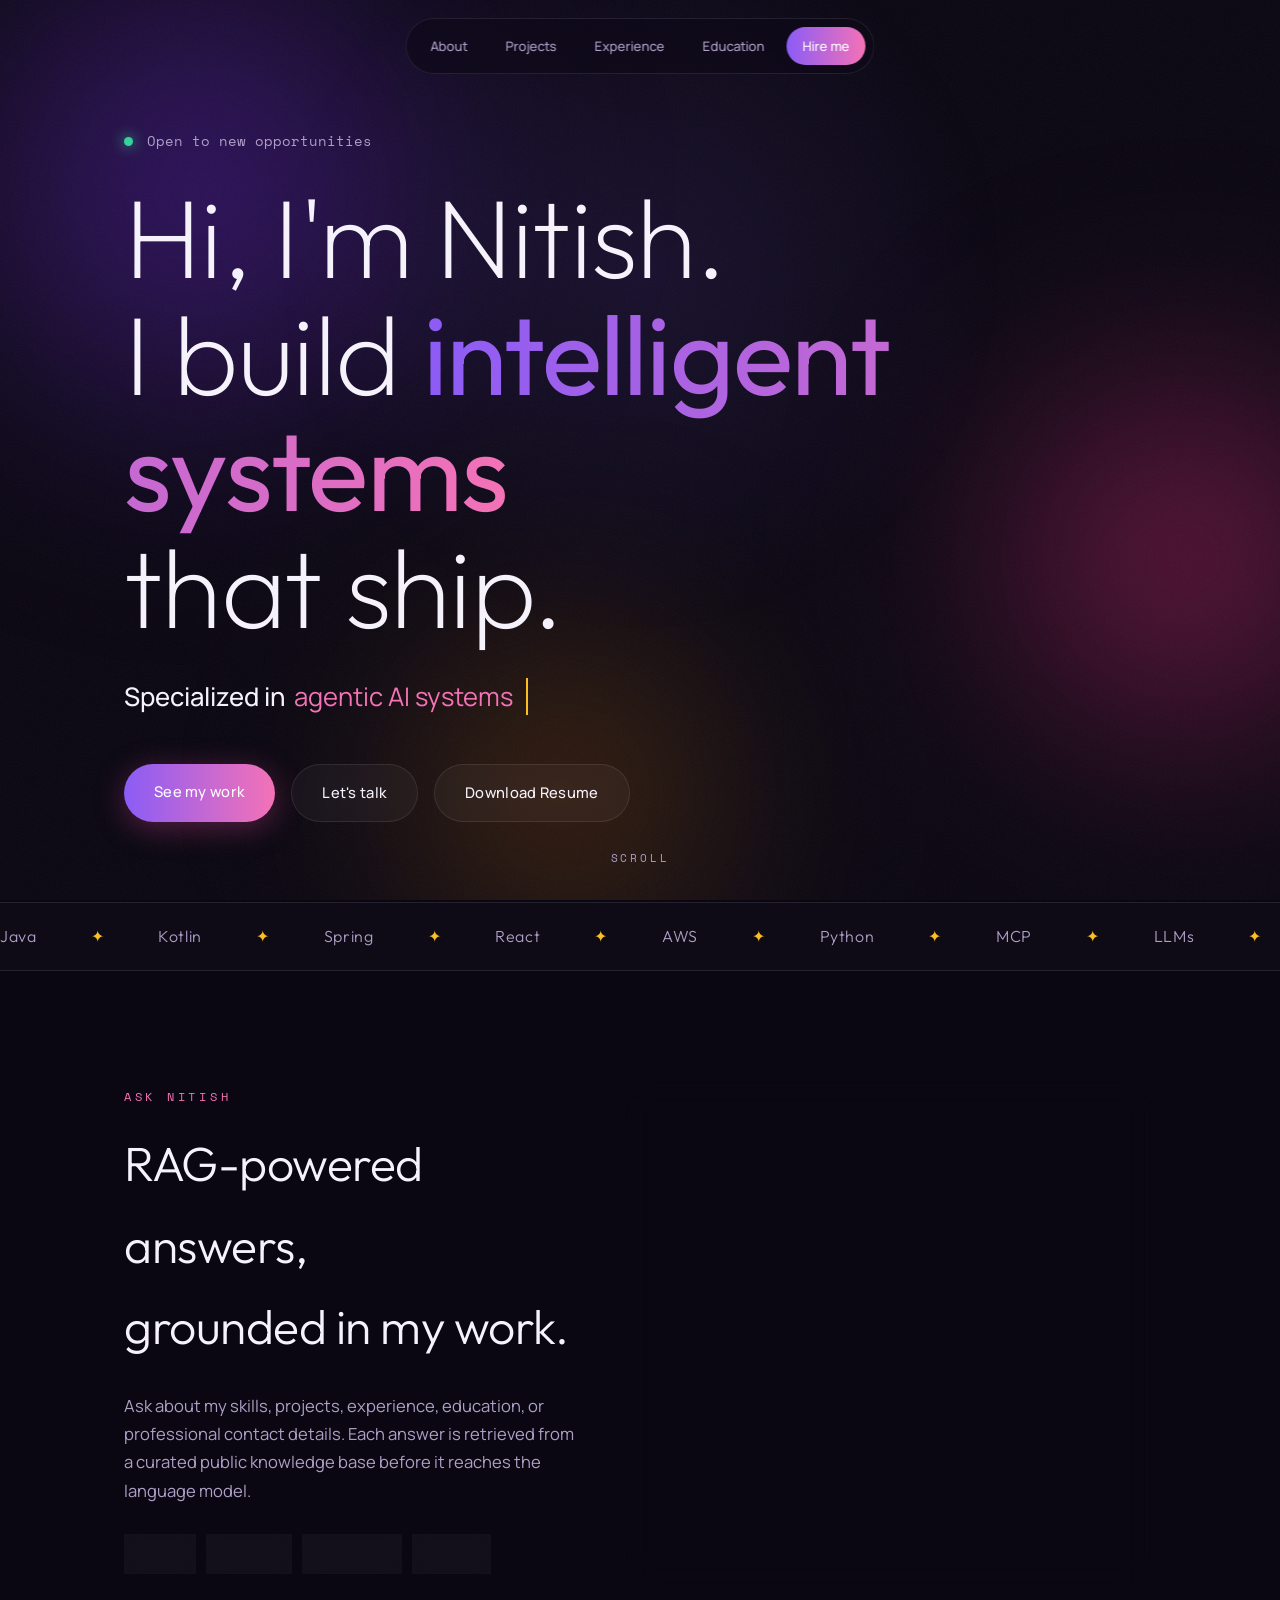
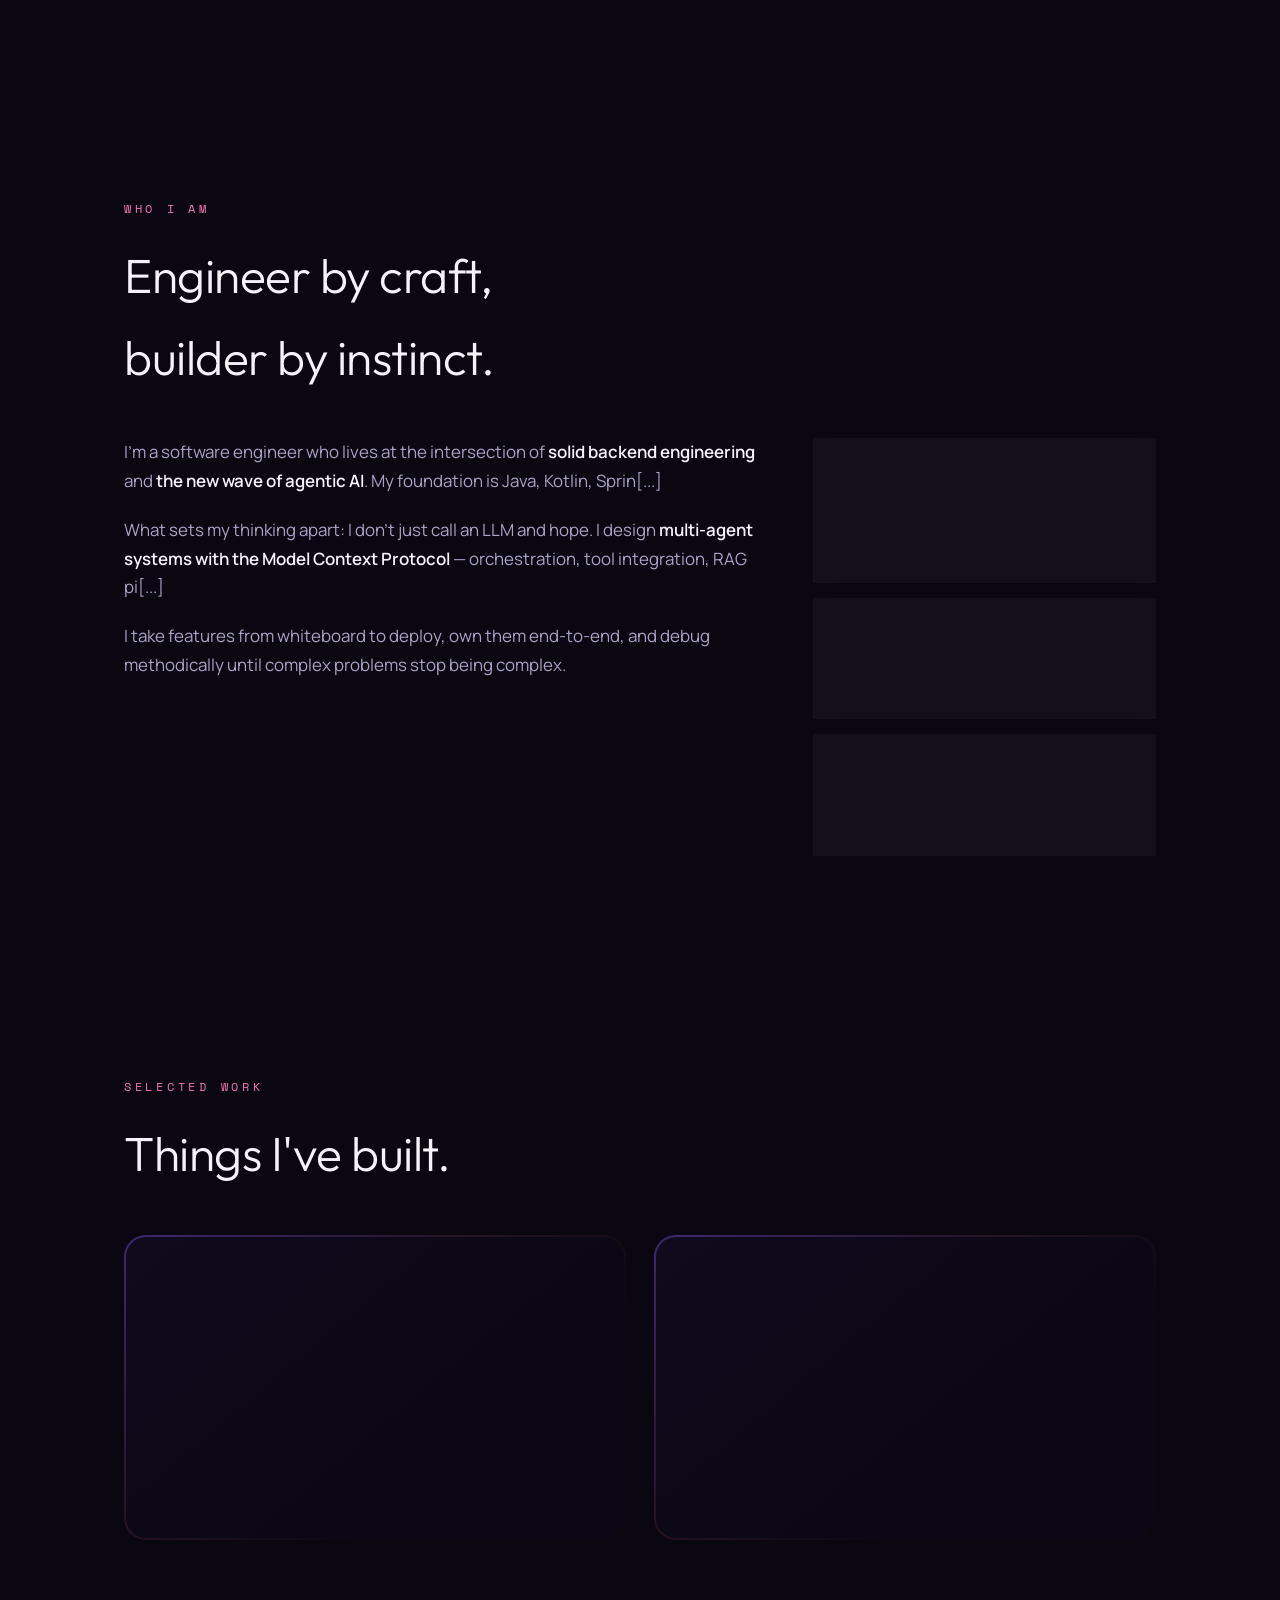
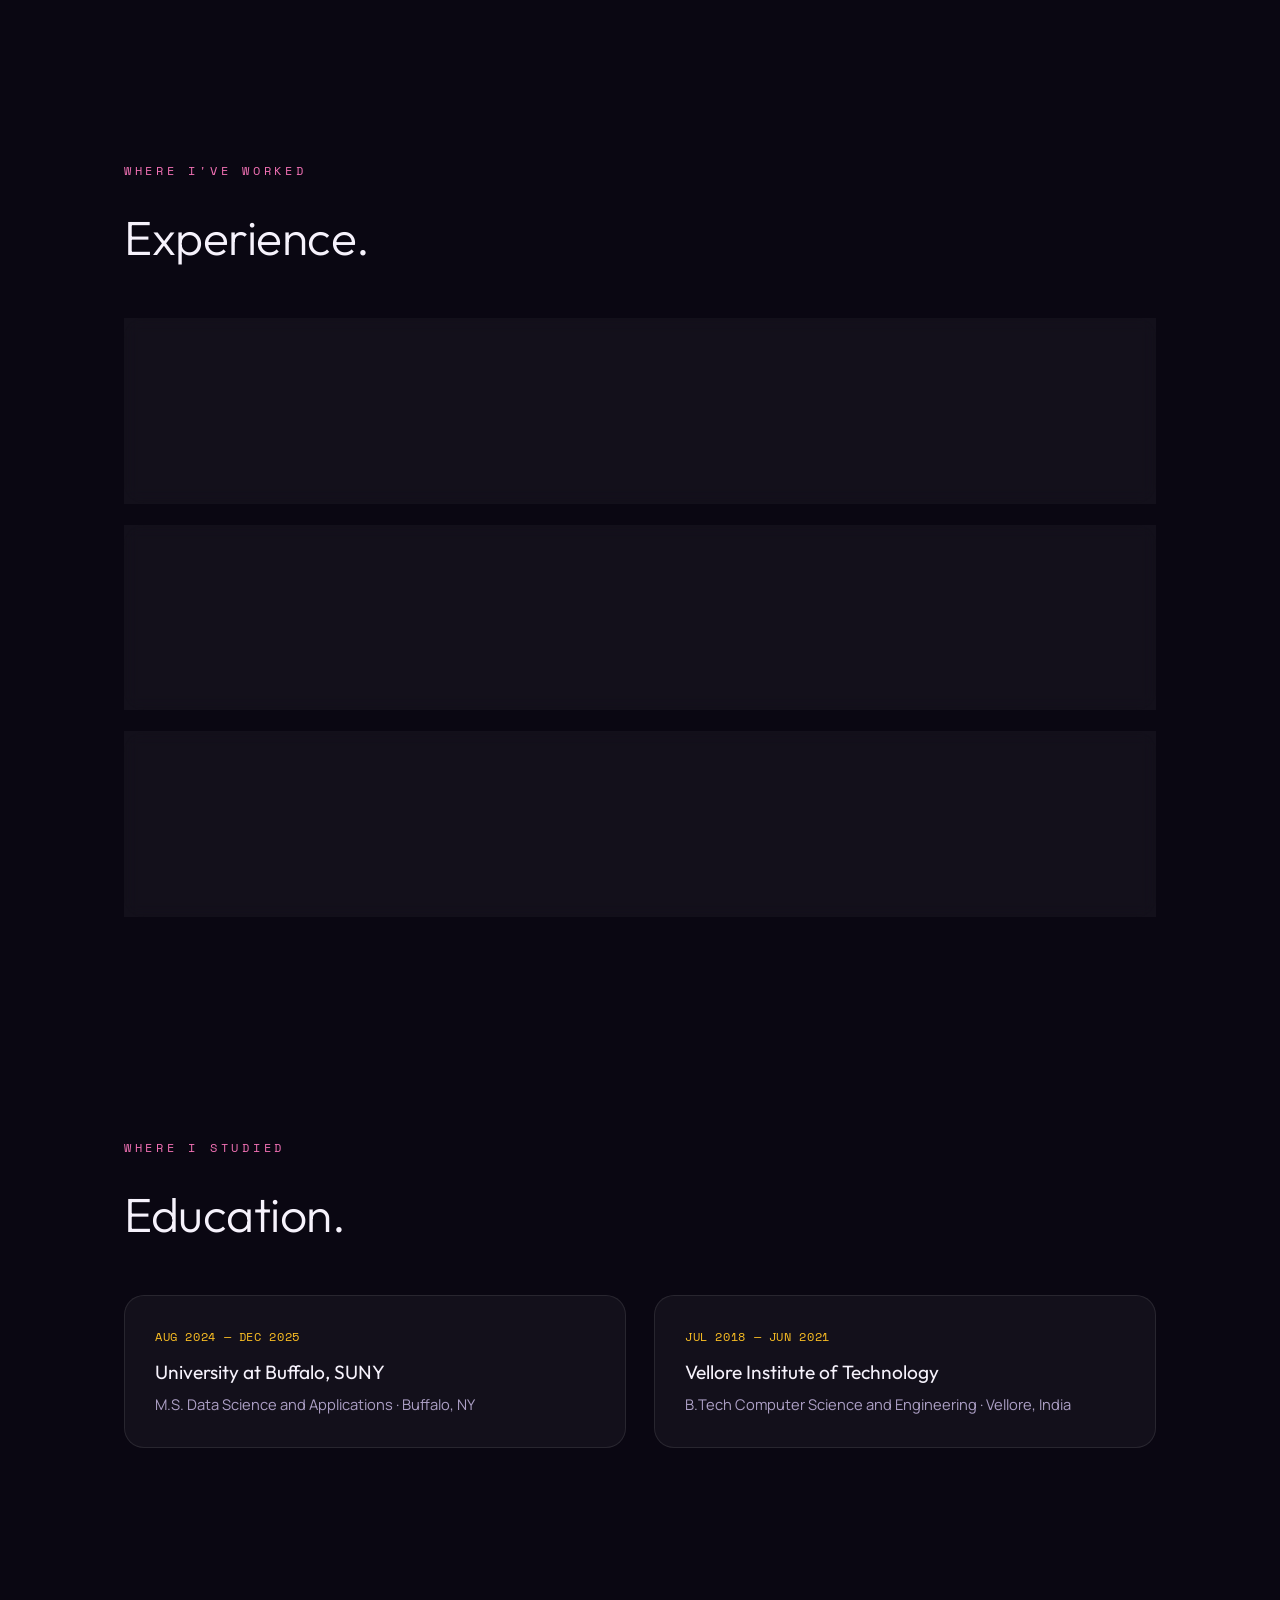
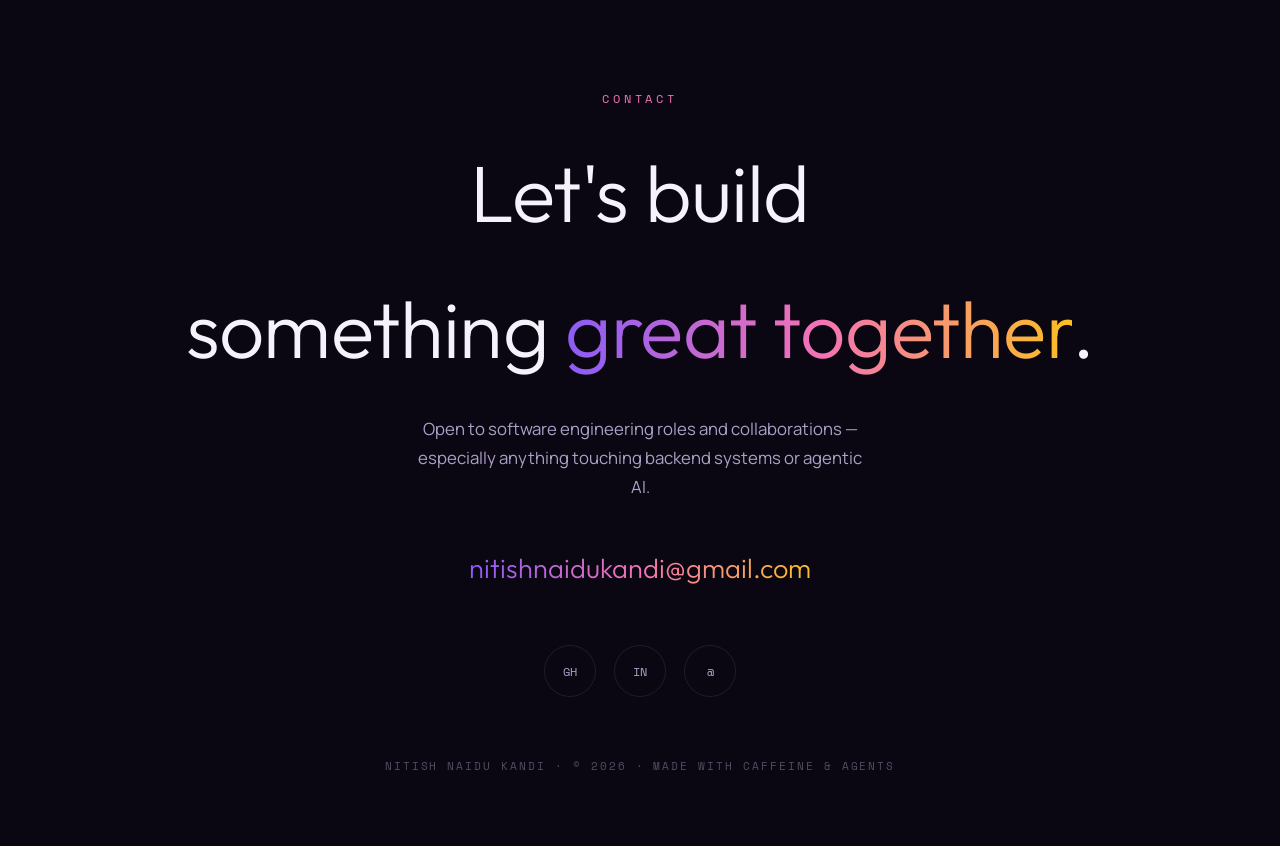
==== commit 5bd4a814: "Complete portfolio RAG chat experience" ====
--- a/index.html
+++ b/index.html
@@ -64,9 +64,9 @@
       <div class="ask-grid">
         <div class="ask-copy reveal">
           <div class="kicker">Ask Nitish</div>
-          <h2>ChatGPT-style answers,<br>but about my portfolio.</h2>
-          <p>Ask anything about my skills, projects, experience, education, or contact details. The interface is built
-            to feel like a lightweight assistant panel.</p>
+          <h2>RAG-powered answers,<br>grounded in my work.</h2>
+          <p>Ask about my skills, projects, experience, education, or professional contact details. Each answer is
+            retrieved from a curated public knowledge base before it reaches the language model.</p>
           <div class="ask-prompts" aria-label="Suggested questions">
             <button class="quick-question" type="button" data-question="What are your skills?">Skills</button>
             <button class="quick-question" type="button" data-question="Tell me about your projects">Projects</button>
@@ -76,22 +76,26 @@
           </div>
         </div>
 
-        <div class="chat-card reveal" aria-label="ChatGPT style portfolio chatbot">
+        <div id="chatCard" class="chat-card reveal" aria-label="RAG-powered portfolio chatbot" aria-busy="false">
           <div class="chat-header">
             <div class="chat-avatar" aria-hidden="true">N</div>
             <div>
               <h3>NitishGPT</h3>
-              <div class="chat-status"><span></span> Portfolio assistant · always on</div>
+              <div class="chat-status"><span></span> RAG-grounded · portfolio only</div>
             </div>
           </div>
           <div id="chatMessages" class="chat-messages" aria-live="polite">
-            <div class="message bot">Hi, I am Nitish's portfolio assistant. Ask me about his skills, projects,
-              experience, education, or how to contact him.</div>
+            <div class="chat-entry bot">
+              <div class="message bot">Hi, I am Nitish's portfolio assistant. Ask me about his skills, projects,
+                experience, education, or how to contact him.</div>
+            </div>
           </div>
           <form id="chatForm" class="chat-form">
-            <input id="chatInput" type="text" placeholder="Message NitishGPT..." autocomplete="off"
-              aria-label="Ask a question about Nitish">
-            <button type="submit">Send</button>
+            <input id="chatInput" type="text" maxlength="600" placeholder="Message NitishGPT..." autocomplete="off"
+              aria-label="Ask a question about Nitish" aria-describedby="chatHint">
+            <button id="chatSubmit" type="submit">Send</button>
+            <p id="chatHint" class="chat-hint">Uses curated public portfolio information. Private and unrelated
+              questions are refused.</p>
           </form>
         </div>
       </div>
@@ -241,4 +245,4 @@
   <script src="/script.js" defer></script>
 </body>
 
-</html>+</html>
--- a/styles.css
+++ b/styles.css
@@ -572,8 +572,25 @@
     radial-gradient(circle at bottom left, rgba(139, 92, 246, .08), transparent 26%)
 }
 
+.chat-entry {
+  max-width: 88%;
+  display: flex;
+  flex-direction: column;
+  gap: 8px
+}
+
+.chat-entry.bot {
+  align-self: flex-start;
+  align-items: flex-start
+}
+
+.chat-entry.user {
+  align-self: flex-end;
+  align-items: flex-end
+}
+
 .message {
-  max-width: 84%;
+  max-width: 100%;
   border: 1px solid rgba(255, 255, 255, .08);
   border-radius: 18px;
   padding: 12px 14px;
@@ -595,6 +612,98 @@
   background: linear-gradient(135deg, rgba(25, 195, 125, .95), rgba(16, 163, 127, .9));
   border-color: rgba(255, 255, 255, .08);
   border-bottom-right-radius: 6px
+}
+
+.message.loading {
+  color: rgba(231, 233, 240, .68)
+}
+
+.message.loading::after {
+  content: "";
+  display: inline-block;
+  width: 1.1em;
+  height: .35em;
+  margin-left: .45em;
+  background: radial-gradient(circle, currentColor 45%, transparent 48%) 0 50% / .35em .35em repeat-x;
+  animation: pulse 1s ease-in-out infinite alternate
+}
+
+@keyframes pulse {
+  to {
+    opacity: .3
+  }
+}
+
+.message.error {
+  border-color: rgba(248, 113, 113, .35);
+  color: #FCA5A5
+}
+
+.chat-sources {
+  display: flex;
+  flex-wrap: wrap;
+  gap: 7px
+}
+
+.source-chip {
+  font-family: var(--mono);
+  font-size: .62rem;
+  line-height: 1.3;
+  color: #8DE0BE;
+  border: 1px solid rgba(25, 195, 125, .25);
+  border-radius: 999px;
+  background: rgba(25, 195, 125, .08);
+  padding: 6px 9px
+}
+
+a.source-chip:hover {
+  border-color: rgba(25, 195, 125, .55);
+  color: #C6F6E2
+}
+
+.rag-inspector {
+  width: min(100%, 520px);
+  border: 1px solid rgba(255, 255, 255, .08);
+  border-radius: 12px;
+  background: rgba(255, 255, 255, .025);
+  color: var(--dim);
+  font-size: .76rem;
+  padding: 9px 11px
+}
+
+.rag-inspector summary {
+  color: var(--ink);
+  cursor: pointer;
+  font-family: var(--mono);
+  font-size: .68rem
+}
+
+.rag-explanation {
+  margin: 10px 0;
+  line-height: 1.5
+}
+
+.retrieval-item {
+  border-top: 1px solid rgba(255, 255, 255, .07);
+  padding: 10px 0 4px
+}
+
+.retrieval-item strong {
+  display: block;
+  color: var(--ink);
+  font-size: .78rem
+}
+
+.retrieval-score {
+  display: block;
+  color: #8DE0BE;
+  font-family: var(--mono);
+  font-size: .62rem;
+  margin: 2px 0 5px
+}
+
+.retrieval-item p {
+  line-height: 1.5
 }
 
 .chat-form {
@@ -644,6 +753,22 @@
   transform: translateY(-1px)
 }
 
+.chat-form input:disabled,
+.chat-form button:disabled,
+.quick-question:disabled {
+  cursor: wait;
+  opacity: .62;
+  transform: none
+}
+
+.chat-hint {
+  grid-column: 1 / -1;
+  color: rgba(231, 233, 240, .48);
+  font-size: .7rem;
+  line-height: 1.4;
+  padding: 0 8px
+}
+
 @media(max-width:820px) {
   .ask-grid {
     grid-template-columns: 1fr;
@@ -662,8 +787,11 @@
   }
 
   .message {
-    max-width: 92%;
     font-size: .9rem
+  }
+
+  .chat-entry {
+    max-width: 94%
   }
 
   .chat-form {
@@ -1026,4 +1154,4 @@
   html {
     scroll-behavior: auto
   }
-}+}
